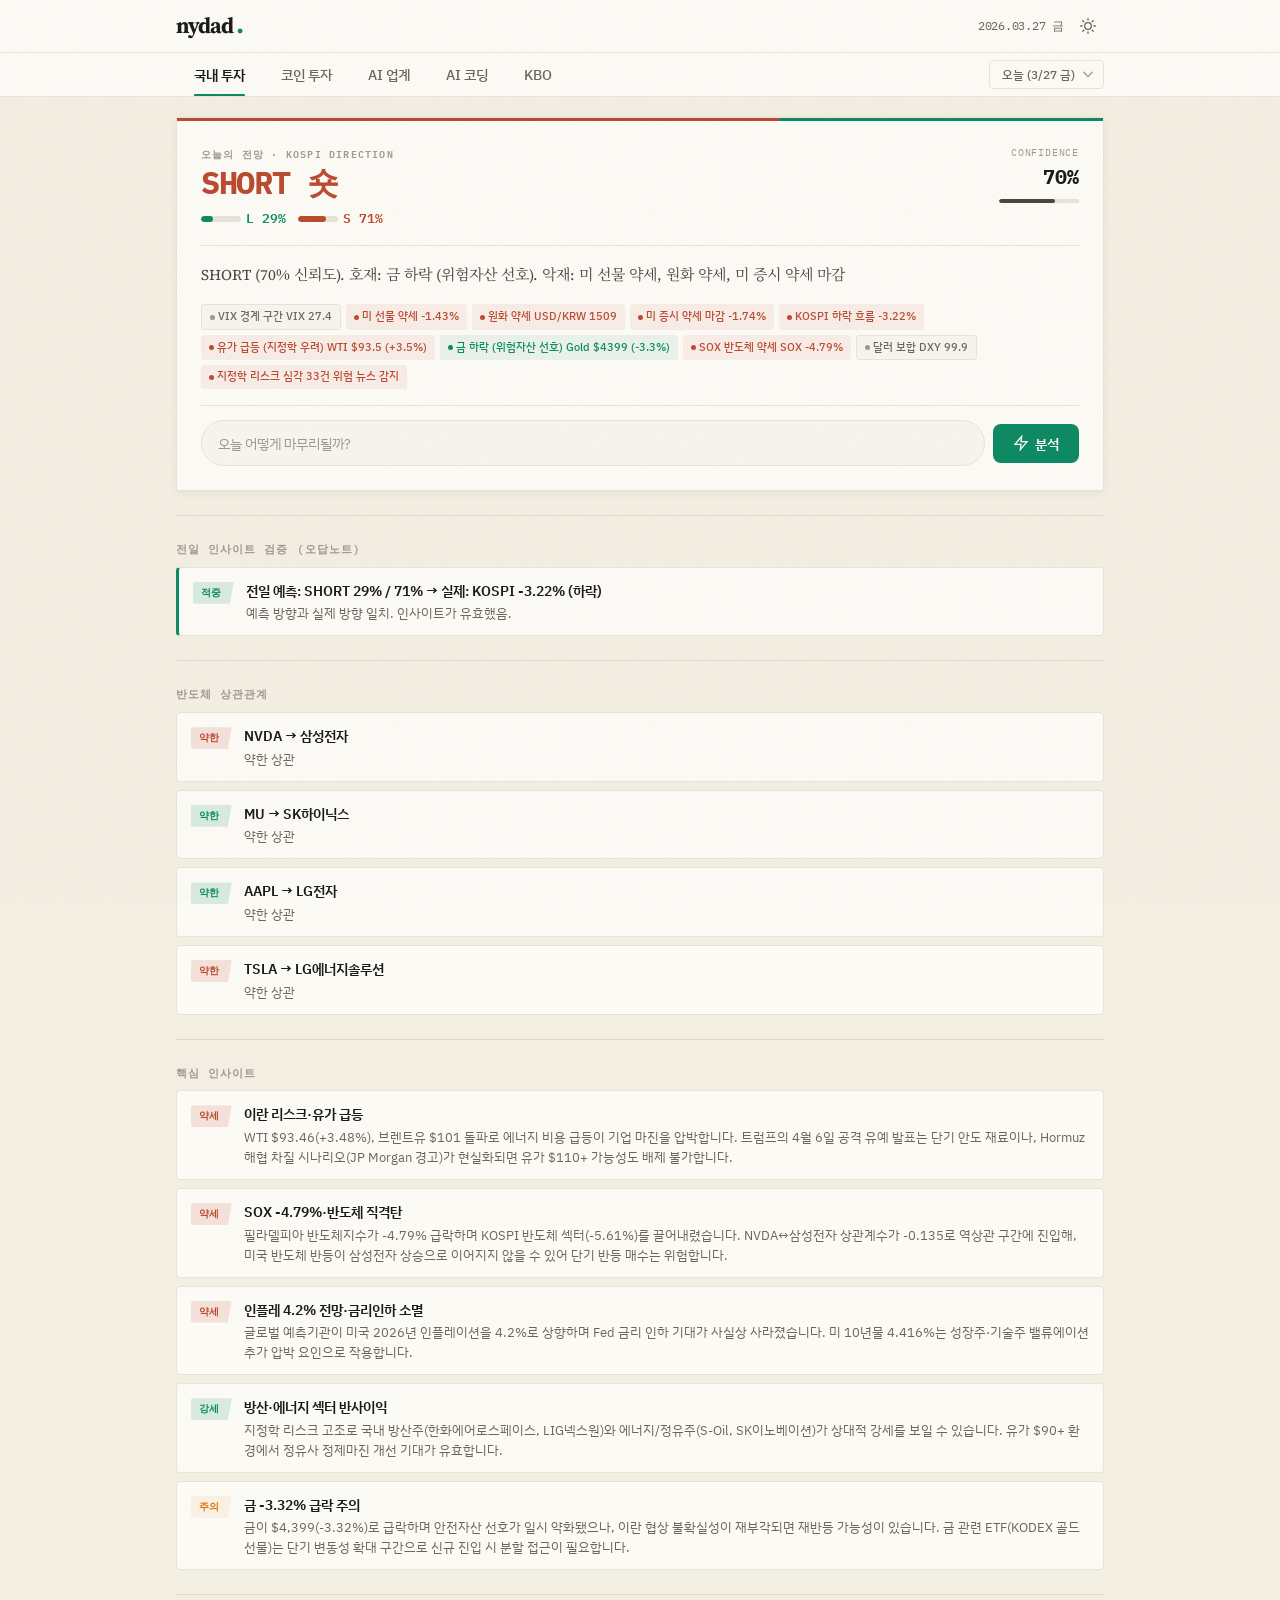
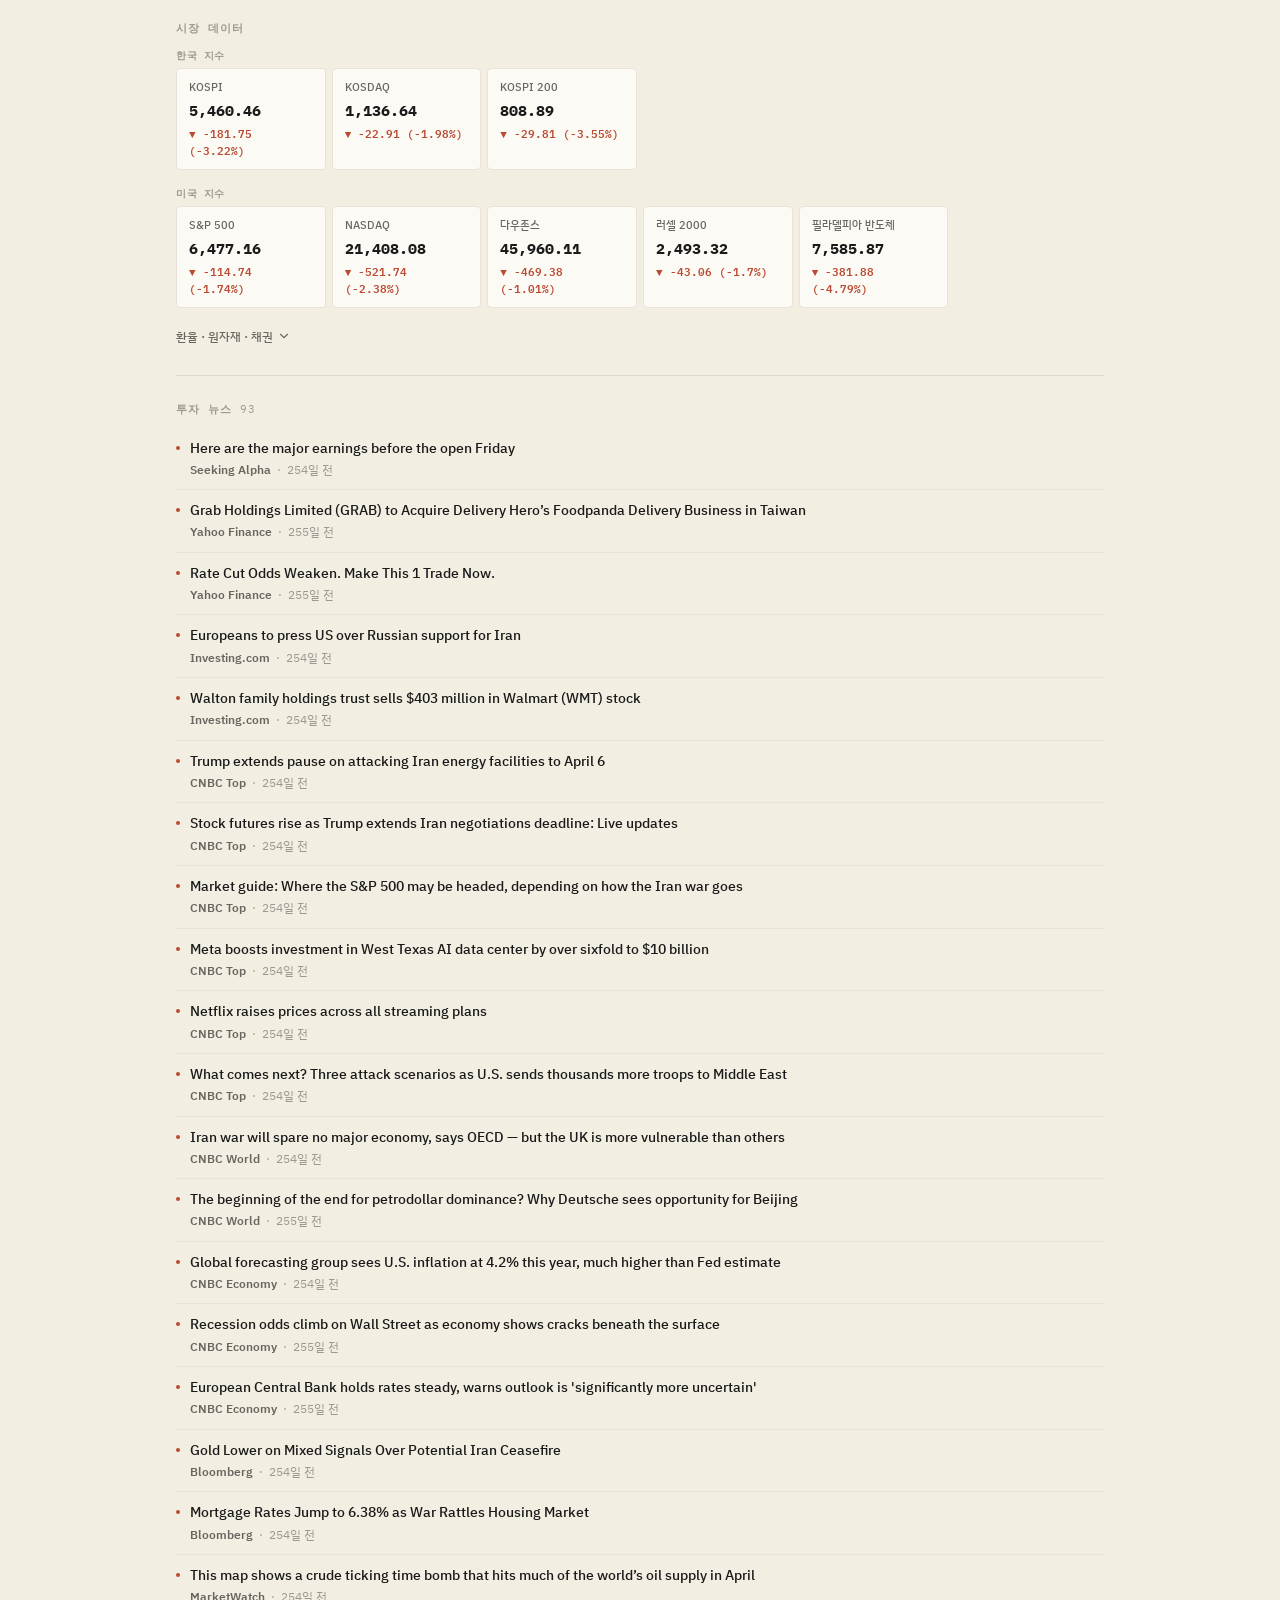
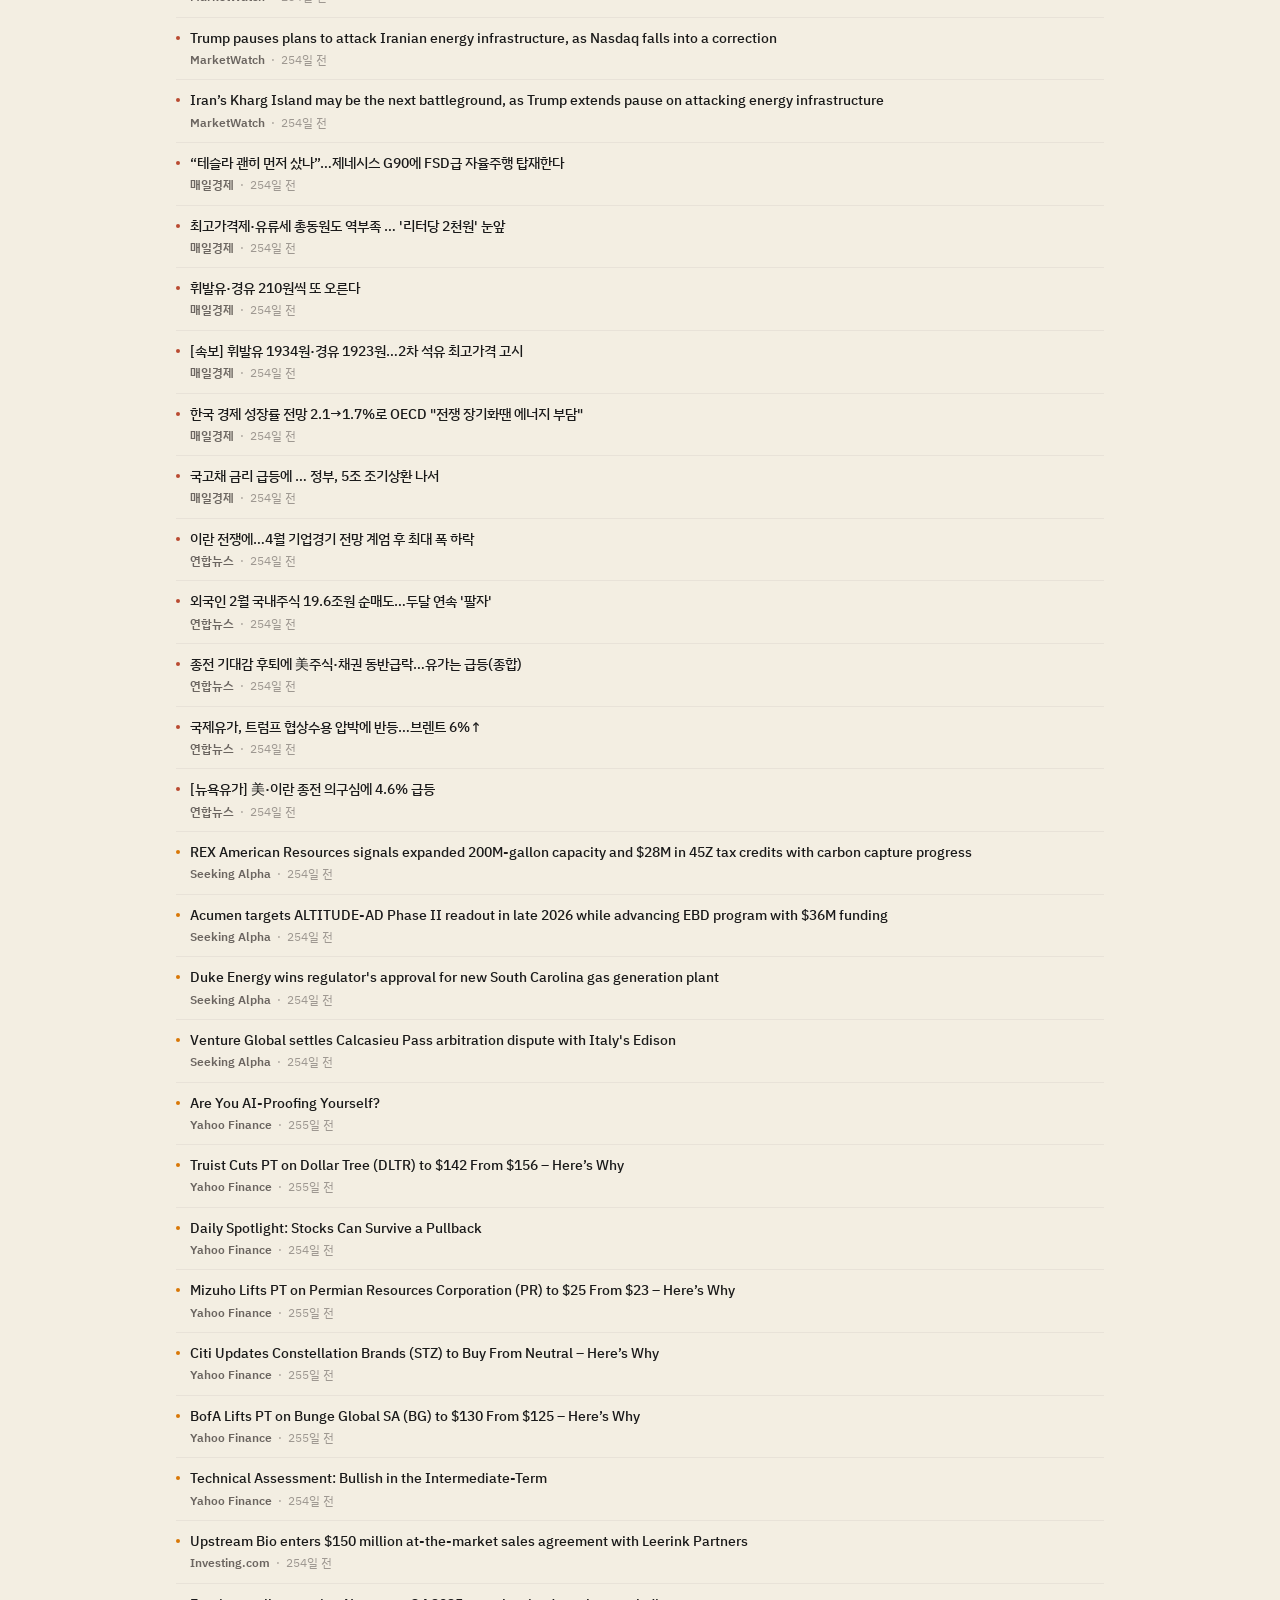
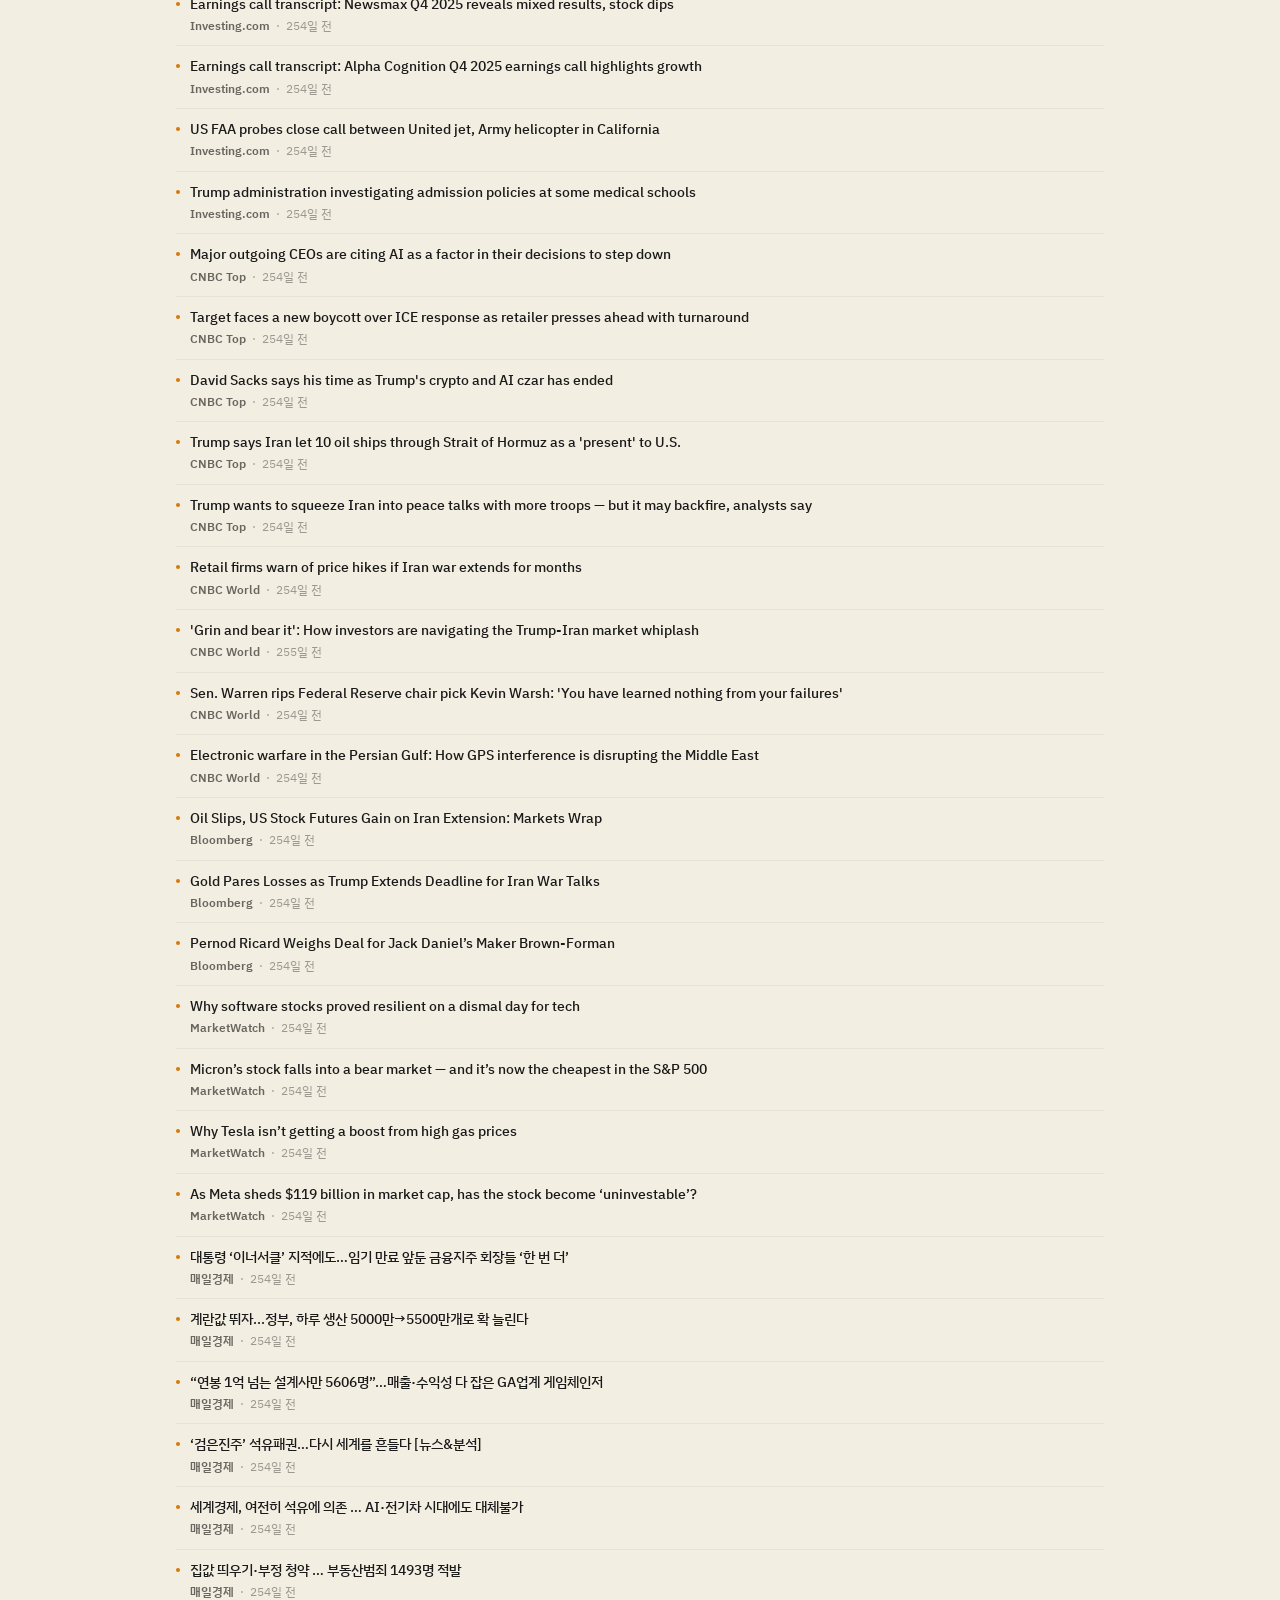
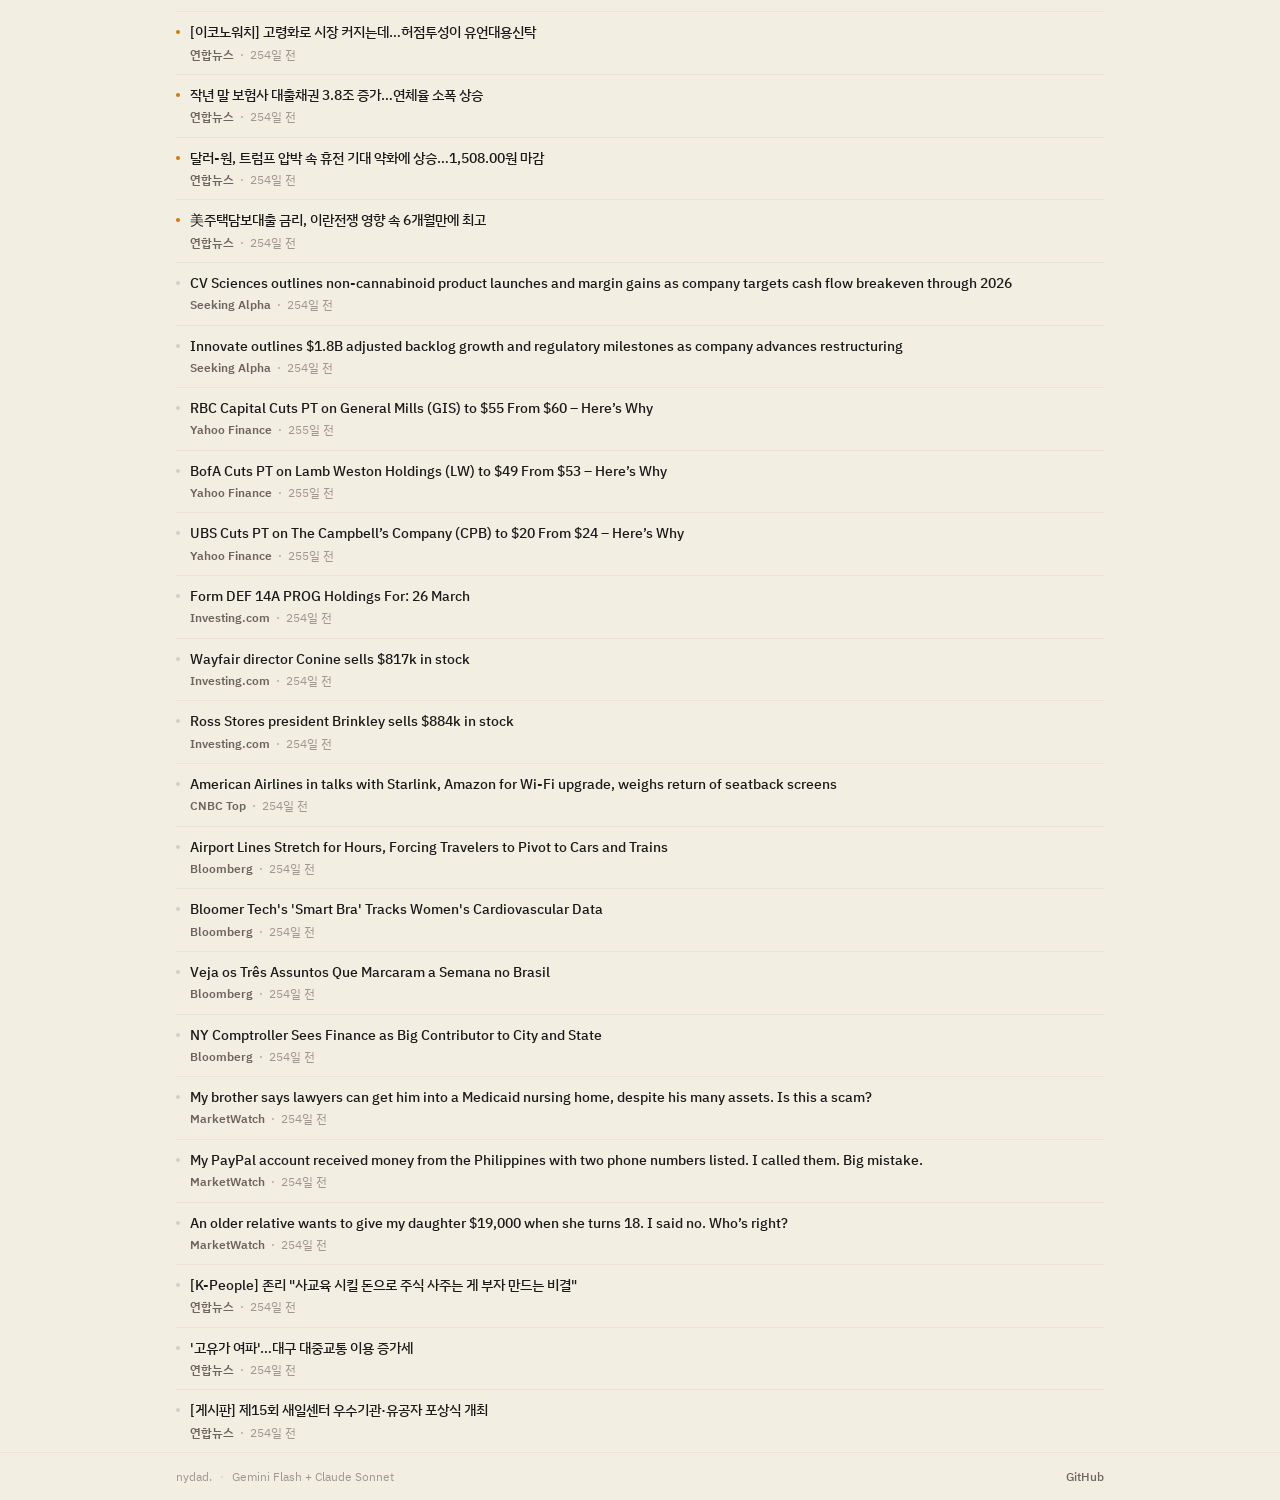
==== index.html @ f05c1f5f "Clean up v2 naming: rename to canonical file names - app-v2.js → app.js (overwrite dead v1) - index-" ====
<!DOCTYPE html>
<html lang="ko" data-theme="light">
<head>
<meta charset="UTF-8">
<meta name="viewport" content="width=device-width, initial-scale=1.0, viewport-fit=cover">
<title>nydad. — Daily Digest</title>
<meta name="description" content="투자, AI, 코인, KBO — 매일 자동 큐레이션되는 프리미엄 다이제스트">
<meta name="theme-color" content="#F3EEE2">
<link rel="icon" href="data:image/svg+xml,<svg xmlns='http://www.w3.org/2000/svg' viewBox='0 0 32 32'><rect width='32' height='32' rx='4' fill='%230D8A63'/><text x='16' y='23' text-anchor='middle' fill='white' font-size='20' font-weight='bold' font-family='serif'>N</text></svg>">
<link rel="preconnect" href="https://fonts.googleapis.com">
<link rel="preconnect" href="https://fonts.gstatic.com" crossorigin>
<link href="https://fonts.googleapis.com/css2?family=IBM+Plex+Mono:wght@400;500;600;700&family=IBM+Plex+Sans+KR:wght@300;400;500;600;700&family=IBM+Plex+Sans:wght@300;400;500;600;700&family=Source+Serif+4:ital,opsz,wght@0,8..60,300;0,8..60,400;0,8..60,600;0,8..60,700;1,8..60,400&family=Noto+Serif+KR:wght@400;600;700&display=swap" rel="stylesheet">
<style>
/* ============================================================
   nydad. Daily Digest v2.0 — "Paper Ledger"
   Editorial Light Theme + Bento Grid + Financial Newspaper
   ============================================================ */

/* --- Design Tokens --- */
:root {
  /* Typography */
  --sans: 'IBM Plex Sans KR', 'IBM Plex Sans', -apple-system, BlinkMacSystemFont, sans-serif;
  --serif: 'Source Serif 4', 'Noto Serif KR', Georgia, serif;
  --mono: 'IBM Plex Mono', 'JetBrains Mono', 'SF Mono', monospace;

  /* Paper Ledger Palette */
  --bg: #F3EEE2;
  --bg-warm: #EDE8DC;
  --surface: #FCFAF5;
  --surface-alt: #F7F4ED;
  --surface-hover: #F0ECE3;
  --text: #1A1A1A;
  --text-2: #4A4540;
  --text-3: #6B6560;
  --text-4: #9E9891;
  --border: #E8E2D8;
  --border-strong: #D4CFC5;
  --divider: #DDD7CC;

  /* Semantic */
  --bull: #0D8A63;
  --bull-bg: rgba(13,138,99,0.08);
  --bull-bg-strong: rgba(13,138,99,0.15);
  --bear: #BA4A31;
  --bear-bg: rgba(186,74,49,0.08);
  --bear-bg-strong: rgba(186,74,49,0.15);
  --blue: #2563EB;
  --blue-bg: rgba(37,99,235,0.08);
  --amber: #D97706;
  --amber-bg: rgba(217,119,6,0.08);
  --violet: #7C3AED;
  --violet-bg: rgba(124,58,237,0.08);

  /* Layout */
  --max-w: 960px;
  --gutter: 16px;
  --radius: 4px;
  --radius-lg: 6px;
  --radius-xl: 8px;

  /* Elevation */
  --shadow-sm: 0 1px 2px rgba(26,26,26,0.04);
  --shadow-md: 0 2px 8px rgba(26,26,26,0.06);
  --shadow-lg: 0 4px 16px rgba(26,26,26,0.08);
  --shadow-card: 0 1px 3px rgba(26,26,26,0.04), 0 0 0 1px var(--border);

  /* Motion */
  --ease: cubic-bezier(0.22, 1, 0.36, 1);
  --dur-fast: 150ms;
  --dur: 250ms;
  --dur-slow: 400ms;

  /* Z-index */
  --z-header: 100;
  --z-tab: 90;
  --z-dock: 110;
  --z-chat: 80;
}

/* Copper Night (Dark) */
[data-theme="dark"] {
  --bg: #15181E;
  --bg-warm: #1A1D24;
  --surface: #1E2128;
  --surface-alt: #252830;
  --surface-hover: #2C2F38;
  --text: #E8E6E1;
  --text-2: #B5B0A8;
  --text-3: #8A857D;
  --text-4: #5E5A53;
  --border: #2A2D35;
  --border-strong: #383C45;
  --divider: #2A2D35;
  --bull: #53C58C;
  --bull-bg: rgba(83,197,140,0.1);
  --bull-bg-strong: rgba(83,197,140,0.18);
  --bear: #F07B63;
  --bear-bg: rgba(240,123,99,0.1);
  --bear-bg-strong: rgba(240,123,99,0.18);
  --blue: #6B9FFF;
  --blue-bg: rgba(107,159,255,0.1);
  --amber: #F0A830;
  --amber-bg: rgba(240,168,48,0.1);
  --violet: #A78BFA;
  --violet-bg: rgba(167,139,250,0.1);
  --shadow-sm: 0 1px 2px rgba(0,0,0,0.2);
  --shadow-md: 0 2px 8px rgba(0,0,0,0.25);
  --shadow-lg: 0 4px 16px rgba(0,0,0,0.3);
  --shadow-card: 0 1px 3px rgba(0,0,0,0.2), 0 0 0 1px var(--border);
}

/* --- Reset --- */
*, *::before, *::after { box-sizing: border-box; margin: 0; padding: 0; }
html {
  font-size: 16px;
  -webkit-font-smoothing: antialiased;
  -moz-osx-font-smoothing: grayscale;
  text-rendering: optimizeLegibility;
  scroll-behavior: smooth;
}
body {
  font-family: var(--sans);
  color: var(--text);
  background: var(--bg);
  line-height: 1.6;
  min-height: 100dvh;
  display: flex;
  flex-direction: column;
  overflow-x: hidden;
}
a { color: inherit; text-decoration: none; }
button { font-family: inherit; border: none; background: none; cursor: pointer; color: inherit; }
img { display: block; max-width: 100%; }
.hidden { display: none !important; }

/* --- Texture Overlay --- */
body::before {
  content: '';
  position: fixed;
  inset: 0;
  pointer-events: none;
  z-index: 9999;
  opacity: 0.025;
  background-image: url("data:image/svg+xml,%3Csvg viewBox='0 0 256 256' xmlns='http://www.w3.org/2000/svg'%3E%3Cfilter id='n'%3E%3CfeTurbulence type='fractalNoise' baseFrequency='0.85' numOctaves='4' stitchTiles='stitch'/%3E%3C/filter%3E%3Crect width='256' height='256' filter='url(%23n)'/%3E%3C/svg%3E");
  background-repeat: repeat;
  background-size: 256px;
}

/* --- Container --- */
.container { max-width: var(--max-w); margin: 0 auto; padding: 0 var(--gutter); width: 100%; }

/* ══════════════════════════════════════
   HEADER
   ══════════════════════════════════════ */
.header {
  background: var(--surface);
  border-bottom: 1px solid var(--border);
  position: sticky;
  top: 0;
  z-index: var(--z-header);
}
.header-inner {
  display: flex;
  align-items: center;
  justify-content: space-between;
  height: 52px;
}
.logo {
  display: flex;
  align-items: baseline;
  gap: 2px;
  text-decoration: none;
}
.logo-word {
  font-family: var(--serif);
  font-size: 22px;
  font-weight: 700;
  color: var(--text);
  letter-spacing: -0.04em;
}
.logo-dot {
  font-family: var(--serif);
  font-size: 28px;
  font-weight: 700;
  color: var(--bull);
  line-height: 1;
}
.header-right {
  display: flex;
  align-items: center;
  gap: 8px;
}
.header-date {
  font-family: var(--mono);
  font-size: 12px;
  color: var(--text-3);
  letter-spacing: -0.02em;
}
.theme-toggle {
  width: 32px;
  height: 32px;
  display: grid;
  place-items: center;
  border-radius: 50%;
  transition: background var(--dur-fast);
  color: var(--text-3);
}
.theme-toggle:hover { background: var(--surface-hover); }
.theme-toggle svg { width: 16px; height: 16px; }

/* ══════════════════════════════════════
   TAB BAR (Desktop: top / Mobile: bottom dock)
   ══════════════════════════════════════ */
.tab-bar {
  background: var(--surface);
  border-bottom: 1px solid var(--border);
  position: sticky;
  top: 52px;
  z-index: var(--z-tab);
}
.tab-bar-inner {
  display: flex;
  align-items: center;
  justify-content: space-between;
  gap: 8px;
}
.tab-buttons {
  display: flex;
  gap: 0;
  overflow-x: auto;
  scrollbar-width: none;
  flex: 1;
}
.tab-buttons::-webkit-scrollbar { display: none; }

.tab-btn {
  position: relative;
  padding: 12px 18px;
  font-size: 13.5px;
  font-weight: 500;
  color: var(--text-3);
  white-space: nowrap;
  transition: color var(--dur-fast);
  flex-shrink: 0;
}
.tab-btn::after {
  content: '';
  position: absolute;
  bottom: 0;
  left: 18px;
  right: 18px;
  height: 2px;
  background: transparent;
  border-radius: 1px 1px 0 0;
  transition: background var(--dur);
}
.tab-btn:hover { color: var(--text-2); }
.tab-btn.active {
  color: var(--text);
  font-weight: 600;
}
.tab-btn.active::after { background: var(--bull); }

/* ── Date Select (inside tab bar) ── */

/* ══════════════════════════════════════
   MAIN CONTENT
   ══════════════════════════════════════ */
main { flex: 1; padding: 20px 0 100px; }

.section-label {
  font-family: var(--mono);
  font-size: 10.5px;
  font-weight: 600;
  color: var(--text-4);
  text-transform: uppercase;
  letter-spacing: 0.1em;
  margin-bottom: 10px;
}

.divider {
  border: none;
  height: 1px;
  background: var(--divider);
  margin: 24px 0;
}

/* ══════════════════════════════════════
   HERO SIGNAL CARD
   ══════════════════════════════════════ */
.signal-hero {
  background: var(--surface);
  border: 1px solid var(--border);
  border-radius: 0;
  padding: 24px;
  padding-top: 27px;
  position: relative;
  box-shadow: var(--shadow-md);
}
.signal-hero::before {
  content: '';
  position: absolute;
  top: 0;
  left: 0;
  right: 0;
  height: 3px;
}
.signal-hero.long::before { background: linear-gradient(90deg, var(--bull), var(--bull) 62%, var(--bear) 62%); }
.signal-hero.short::before { background: linear-gradient(90deg, var(--bear), var(--bear) 65%, var(--bull) 65%); }
.signal-hero.neutral::before { background: var(--border-strong); }

.signal-top {
  display: flex;
  align-items: flex-start;
  justify-content: space-between;
  gap: 16px;
  margin-bottom: 16px;
}
.signal-direction-wrap {}
.signal-eyebrow {
  font-family: var(--mono);
  font-size: 10px;
  font-weight: 600;
  color: var(--text-4);
  text-transform: uppercase;
  letter-spacing: 0.12em;
  margin-bottom: 4px;
}
.signal-direction {
  font-family: var(--mono);
  font-size: 32px;
  font-weight: 700;
  letter-spacing: -0.04em;
  line-height: 1.1;
}
.signal-hero.long .signal-direction { color: var(--bull); }
.signal-hero.short .signal-direction { color: var(--bear); }
.signal-hero.neutral .signal-direction { color: var(--text-3); }

.signal-pct {
  display: flex;
  gap: 12px;
  align-items: center;
  margin-top: 8px;
}
.signal-pct-item {
  display: flex;
  align-items: center;
  gap: 5px;
}
.signal-pct-bar {
  width: 40px;
  height: 6px;
  border-radius: 3px;
  overflow: hidden;
  background: var(--border);
}
.signal-pct-fill { height: 100%; border-radius: 3px; }
.signal-pct-fill.bull { background: var(--bull); }
.signal-pct-fill.bear { background: var(--bear); }
.signal-pct-label {
  font-family: var(--mono);
  font-size: 13px;
  font-weight: 600;
}
.signal-pct-label.bull { color: var(--bull); }
.signal-pct-label.bear { color: var(--bear); }

.signal-confidence {
  text-align: right;
}
.signal-conf-label {
  font-family: var(--mono);
  font-size: 10px;
  color: var(--text-4);
  text-transform: uppercase;
  letter-spacing: 0.08em;
}
.signal-conf-value {
  font-family: var(--mono);
  font-size: 20px;
  font-weight: 700;
  color: var(--text);
}
.signal-conf-meter {
  width: 80px;
  height: 4px;
  background: var(--border);
  border-radius: 2px;
  margin-top: 6px;
  overflow: hidden;
}
.signal-conf-fill {
  height: 100%;
  background: var(--text-2);
  border-radius: 2px;
  transition: width var(--dur-slow) var(--ease);
}

.signal-summary {
  font-family: var(--serif);
  font-size: 15px;
  line-height: 1.75;
  color: var(--text-2);
  margin-bottom: 16px;
  padding-top: 16px;
  border-top: 1px solid var(--border);
}

.signal-factors {
  display: flex;
  flex-wrap: wrap;
  gap: 5px;
}
.factor-tag {
  font-size: 11px;
  font-weight: 500;
  padding: 3px 8px;
  border-radius: 3px;
  display: inline-flex;
  align-items: center;
  gap: 3px;
}
.factor-tag.bullish {
  background: var(--bull-bg);
  color: var(--bull);
}
.factor-tag.bearish {
  background: var(--bear-bg);
  color: var(--bear);
}
.factor-tag.neutral {
  background: var(--surface-alt);
  color: var(--text-3);
  border: 1px solid var(--border);
}
.factor-tag::before {
  content: '';
  width: 5px;
  height: 5px;
  border-radius: 50%;
  flex-shrink: 0;
}
.factor-tag.bullish::before { background: var(--bull); }
.factor-tag.bearish::before { background: var(--bear); }
.factor-tag.neutral::before { background: var(--text-4); }

/* ══════════════════════════════════════
   CHATBOT INPUT
   ══════════════════════════════════════ */
.chat-section {
  margin-top: 12px;
}
.chat-input-wrap {
  position: relative;
}
.chat-input {
  width: 100%;
  height: 46px;
  padding: 0 46px 0 16px;
  font-family: var(--sans);
  font-size: 13.5px;
  color: var(--text);
  background: var(--surface-alt);
  border: 1px solid var(--border);
  border-radius: 23px;
  outline: none;
  transition: all var(--dur);
}
.chat-input::placeholder { color: var(--text-4); }
.chat-input:focus {
  background: var(--surface);
  border-color: var(--border-strong);
  box-shadow: 0 0 0 3px rgba(13,138,99,0.08);
}
.chat-send {
  position: absolute;
  right: 4px;
  top: 50%;
  transform: translateY(-50%);
  width: 36px;
  height: 36px;
  border-radius: 50%;
  display: grid;
  place-items: center;
  color: var(--text-4);
  transition: all var(--dur-fast);
}
.chat-send:hover { color: var(--bull); background: var(--bull-bg); }
.chat-send svg { width: 16px; height: 16px; }

.chat-response {
  margin-top: 12px;
  background: var(--surface);
  border: 1px solid var(--border);
  border-radius: var(--radius-lg);
  padding: 16px;
  display: none;
}
.chat-response.visible { display: block; }
.chat-response-header {
  display: flex;
  align-items: center;
  gap: 8px;
  margin-bottom: 10px;
}
.chat-ai-badge {
  font-family: var(--mono);
  font-size: 10px;
  font-weight: 700;
  color: var(--bull);
  background: var(--bull-bg);
  padding: 2px 8px;
  border-radius: 3px;
  text-transform: uppercase;
  letter-spacing: 0.06em;
}
.chat-response-signal {
  display: flex;
  gap: 16px;
  margin-bottom: 10px;
}
.chat-signal-item {
  font-family: var(--mono);
  font-size: 18px;
  font-weight: 700;
}
.chat-signal-item.bull { color: var(--bull); }
.chat-signal-item.bear { color: var(--bear); }
.chat-response-text {
  font-size: 13.5px;
  line-height: 1.75;
  color: var(--text-2);
}

/* ══════════════════════════════════════
   BENTO GRID — Correlation / Flow
   ══════════════════════════════════════ */
.bento-grid {
  display: grid;
  gap: 10px;
}
.bento-2 { grid-template-columns: 1fr 1fr; }
.bento-3 { grid-template-columns: 1fr 1fr 1fr; }

.bento-card {
  background: var(--surface);
  border: 1px solid var(--border);
  border-radius: var(--radius-lg);
  padding: 14px;
  transition: box-shadow var(--dur-fast);
}
.bento-card:hover { box-shadow: var(--shadow-md); }

.bento-eyebrow {
  font-family: var(--mono);
  font-size: 10px;
  font-weight: 600;
  color: var(--text-4);
  text-transform: uppercase;
  letter-spacing: 0.08em;
  margin-bottom: 6px;
}
.bento-value {
  font-family: var(--mono);
  font-size: 20px;
  font-weight: 700;
  line-height: 1.2;
}
.bento-value.bull { color: var(--bull); }
.bento-value.bear { color: var(--bear); }
.bento-sub {
  font-size: 12px;
  color: var(--text-3);
  margin-top: 4px;
}

/* Sparkline */
.sparkline {
  display: flex;
  align-items: flex-end;
  gap: 2px;
  height: 24px;
  margin-top: 8px;
}
.spark-bar {
  flex: 1;
  border-radius: 1px 1px 0 0;
  min-height: 2px;
  transition: height var(--dur-slow) var(--ease);
}
.spark-bar.up { background: var(--bull); opacity: 0.6; }
.spark-bar.down { background: var(--bear); opacity: 0.6; }

/* ── Foreign Investor Flow ── */
.flow-bar-wrap {
  background: var(--surface);
  border: 1px solid var(--border);
  border-radius: var(--radius-lg);
  padding: 14px 16px;
}
.flow-header {
  display: flex;
  justify-content: space-between;
  align-items: center;
  margin-bottom: 10px;
}
.flow-title {
  font-family: var(--mono);
  font-size: 10px;
  font-weight: 600;
  color: var(--text-4);
  text-transform: uppercase;
  letter-spacing: 0.08em;
}
.flow-streak {
  font-family: var(--mono);
  font-size: 11px;
  font-weight: 700;
  padding: 2px 8px;
  border-radius: 3px;
}
.flow-streak.buy { background: var(--bull-bg); color: var(--bull); }
.flow-streak.sell { background: var(--bear-bg); color: var(--bear); }

.flow-track {
  height: 8px;
  border-radius: 4px;
  background: var(--bear-bg-strong);
  overflow: hidden;
  position: relative;
}
.flow-fill {
  position: absolute;
  left: 0;
  top: 0;
  height: 100%;
  border-radius: 4px;
  background: var(--bull);
  transition: width var(--dur-slow) var(--ease);
}
.flow-labels {
  display: flex;
  justify-content: space-between;
  margin-top: 6px;
}
.flow-label {
  font-family: var(--mono);
  font-size: 11px;
  font-weight: 600;
}
.flow-label.buy { color: var(--bull); }
.flow-label.sell { color: var(--bear); }

/* ══════════════════════════════════════
   MARKET DATA GRID
   ══════════════════════════════════════ */
.market-section { margin-bottom: 14px; }
.market-section-title {
  font-family: var(--mono);
  font-size: 10px;
  font-weight: 600;
  color: var(--text-4);
  text-transform: uppercase;
  letter-spacing: 0.06em;
  margin-bottom: 6px;
}
.market-grid {
  display: grid;
  grid-template-columns: repeat(auto-fill, minmax(145px, 1fr));
  gap: 6px;
}
.market-tile {
  background: var(--surface);
  border: 1px solid var(--border);
  border-radius: var(--radius);
  padding: 10px 12px;
  transition: background var(--dur-fast);
}
.market-tile:hover { background: var(--surface-hover); }
.market-name {
  font-size: 11px;
  color: var(--text-3);
  font-weight: 500;
  margin-bottom: 2px;
}
.market-price {
  font-family: var(--mono);
  font-size: 15px;
  font-weight: 700;
  color: var(--text);
}
.market-change {
  font-family: var(--mono);
  font-size: 11px;
  font-weight: 600;
  margin-top: 1px;
}
.market-change.up { color: var(--bull); }
.market-change.down { color: var(--bear); }
.market-change.flat { color: var(--text-4); }

/* ── Collapsible ── */
.collapse-btn {
  display: flex;
  align-items: center;
  gap: 4px;
  font-size: 12px;
  font-weight: 500;
  color: var(--text-3);
  padding: 6px 0;
  transition: color var(--dur-fast);
}
.collapse-btn:hover { color: var(--text); }
.collapse-btn svg {
  width: 14px;
  height: 14px;
  transition: transform var(--dur);
}
.collapse-btn.open svg { transform: rotate(180deg); }
.collapsible { overflow: hidden; transition: max-height var(--dur) var(--ease); }
.collapsible.closed { max-height: 0 !important; }

/* ══════════════════════════════════════
   INSIGHT CARDS
   ══════════════════════════════════════ */
.insight-list { display: flex; flex-direction: column; gap: 8px; }
.insight-card {
  display: flex;
  gap: 12px;
  align-items: flex-start;
  padding: 12px 14px;
  background: var(--surface);
  border: 1px solid var(--border);
  border-radius: var(--radius);
  transition: background var(--dur-fast);
}
.insight-card:hover { background: var(--surface-hover); }
.insight-tag {
  flex-shrink: 0;
  font-family: var(--mono);
  font-size: 10px;
  font-weight: 700;
  text-transform: uppercase;
  letter-spacing: 0.04em;
  padding: 3px 8px;
  border-radius: 2px;
  margin-top: 2px;
  /* Ticket style: slanted edge */
  clip-path: polygon(0 0, 100% 0, calc(100% - 4px) 100%, 0 100%);
  padding-right: 12px;
}
.insight-tag.bullish, .insight-tag.강세 { background: var(--bull-bg-strong); color: var(--bull); }
.insight-tag.bearish, .insight-tag.약세 { background: var(--bear-bg-strong); color: var(--bear); }
.insight-tag.neutral, .insight-tag.중립 { background: var(--surface-alt); color: var(--text-3); border: 1px solid var(--border); }
.insight-tag.alert, .insight-tag.주의 { background: var(--amber-bg); color: var(--amber); }
.insight-body { flex: 1; min-width: 0; }
.insight-title { font-size: 13.5px; font-weight: 600; color: var(--text); }
.insight-detail { font-size: 12.5px; color: var(--text-3); margin-top: 2px; line-height: 1.6; }

/* ══════════════════════════════════════
   EDITORIAL / BRIEFING
   ══════════════════════════════════════ */
.editorial-card {
  background: var(--surface);
  border: 1px solid var(--border);
  border-left: 3px solid var(--bull);
  border-radius: 0 var(--radius-lg) var(--radius-lg) 0;
  padding: 20px;
}
.editorial-text {
  font-family: var(--serif);
  font-size: 15px;
  line-height: 1.85;
  color: var(--text);
}

/* ══════════════════════════════════════
   CRYPTO TAB
   ══════════════════════════════════════ */
.ticker-ribbon {
  display: flex;
  gap: 12px;
  overflow-x: auto;
  scrollbar-width: none;
  padding: 12px 0;
}
.ticker-ribbon::-webkit-scrollbar { display: none; }
.ticker-item {
  flex-shrink: 0;
  display: flex;
  align-items: center;
  gap: 8px;
  padding: 8px 14px;
  background: var(--surface);
  border: 1px solid var(--border);
  border-radius: var(--radius);
}
.ticker-symbol {
  font-family: var(--mono);
  font-size: 13px;
  font-weight: 700;
}
.ticker-price {
  font-family: var(--mono);
  font-size: 13px;
  font-weight: 500;
  color: var(--text-2);
}
.ticker-pct {
  font-family: var(--mono);
  font-size: 11.5px;
  font-weight: 700;
}
.ticker-pct.up { color: var(--bull); }
.ticker-pct.down { color: var(--bear); }

/* Fear & Greed Gauge */
.fg-gauge {
  background: var(--surface);
  border: 1px solid var(--border);
  border-radius: var(--radius-lg);
  padding: 16px;
  display: flex;
  align-items: center;
  gap: 16px;
}
.fg-arc {
  position: relative;
  width: 80px;
  height: 48px;
  flex-shrink: 0;
}
.fg-arc svg { width: 80px; height: 48px; }
.fg-score-big {
  font-family: var(--mono);
  font-size: 24px;
  font-weight: 800;
  text-align: center;
  margin-top: -4px;
}
.fg-meta { flex: 1; }
.fg-label-text {
  font-family: var(--mono);
  font-size: 10px;
  color: var(--text-4);
  text-transform: uppercase;
  letter-spacing: 0.08em;
}
.fg-rating {
  font-size: 14px;
  font-weight: 600;
  margin-top: 2px;
}

/* ══════════════════════════════════════
   QUOTES (AI Industry)
   ══════════════════════════════════════ */
.quote-card {
  padding: 16px 0 16px 16px;
  border-left: 2px solid var(--amber);
  margin-bottom: 16px;
}
.quote-card:last-child { margin-bottom: 0; }
.quote-text {
  font-family: var(--serif);
  font-style: italic;
  font-size: 15px;
  line-height: 1.8;
  color: var(--text);
}
.quote-speaker {
  font-size: 12.5px;
  font-weight: 700;
  color: var(--text-2);
  margin-top: 6px;
}
.quote-context {
  font-size: 12px;
  color: var(--text-3);
  margin-top: 2px;
}

/* ══════════════════════════════════════
   HIGHLIGHTS (AI Dev)
   ══════════════════════════════════════ */
.highlight-list { display: flex; flex-direction: column; gap: 8px; }
.highlight-item {
  display: flex;
  gap: 10px;
  align-items: flex-start;
}
.hl-type {
  flex-shrink: 0;
  font-family: var(--mono);
  font-size: 10px;
  font-weight: 700;
  text-transform: uppercase;
  letter-spacing: 0.04em;
  padding: 3px 8px;
  border-radius: 3px;
  margin-top: 2px;
}
.hl-type.model { background: var(--blue-bg); color: var(--blue); }
.hl-type.tool { background: var(--bull-bg); color: var(--bull); }
.hl-type.trend { background: var(--violet-bg); color: var(--violet); }
.hl-body { flex: 1; }
.hl-title { font-size: 13.5px; font-weight: 600; color: var(--text); }
.hl-detail { font-size: 12.5px; color: var(--text-3); margin-top: 2px; line-height: 1.6; }

/* ══════════════════════════════════════
   KBO TAB
   ══════════════════════════════════════ */
.standings-table {
  width: 100%;
  border-collapse: collapse;
  font-size: 13px;
}
.standings-table thead {
  position: sticky;
  top: 0;
}
.standings-table th {
  font-family: var(--mono);
  font-size: 10px;
  font-weight: 700;
  color: var(--text-4);
  text-transform: uppercase;
  letter-spacing: 0.06em;
  padding: 8px 6px;
  text-align: left;
  border-bottom: 2px solid var(--border-strong);
  background: var(--surface);
}
.standings-table th:first-child { padding-left: 12px; }
.standings-table td {
  padding: 10px 6px;
  border-bottom: 1px solid var(--border);
  font-variant-numeric: tabular-nums;
}
.standings-table td:first-child {
  padding-left: 12px;
  font-weight: 600;
}
.standings-table tr:hover td { background: var(--surface-hover); }
.standings-rank {
  font-family: var(--mono);
  font-size: 11px;
  font-weight: 700;
  color: var(--text-3);
  width: 24px;
  display: inline-block;
}
.standings-team { font-weight: 600; }
.standings-pct {
  font-family: var(--mono);
  font-weight: 700;
}
.standings-streak {
  font-family: var(--mono);
  font-size: 11px;
  font-weight: 700;
  padding: 2px 6px;
  border-radius: 3px;
}
.standings-streak.win { background: var(--bull-bg); color: var(--bull); }
.standings-streak.lose { background: var(--bear-bg); color: var(--bear); }

/* Game Score Ticket */
.game-tickets { display: flex; flex-direction: column; gap: 8px; }
.game-ticket {
  background: var(--surface);
  border: 1px solid var(--border);
  border-radius: var(--radius);
  display: flex;
  overflow: hidden;
}
.game-ticket-teams {
  flex: 1;
  padding: 12px 14px;
  display: flex;
  flex-direction: column;
  gap: 6px;
}
.game-ticket-row {
  display: flex;
  justify-content: space-between;
  align-items: center;
}
.game-team-name {
  font-size: 13.5px;
  font-weight: 600;
}
.game-team-name.winner { color: var(--text); }
.game-team-name.loser { color: var(--text-3); }
.game-score {
  font-family: var(--mono);
  font-size: 18px;
  font-weight: 800;
}
.game-score.winner { color: var(--text); }
.game-score.loser { color: var(--text-4); }
.game-ticket-status {
  width: 52px;
  display: grid;
  place-items: center;
  border-left: 1px solid var(--border);
  font-family: var(--mono);
  font-size: 10px;
  font-weight: 700;
  color: var(--text-4);
  text-transform: uppercase;
  letter-spacing: 0.04em;
  background: var(--surface-alt);
}
.game-ticket-status.live {
  color: var(--bear);
  background: var(--bear-bg);
}

/* ══════════════════════════════════════
   NEWS / ARTICLES — Minimal Link List
   ══════════════════════════════════════ */
.news-list { }
.news-item {
  display: flex;
  align-items: flex-start;
  gap: 10px;
  padding: 10px 0;
  border-bottom: 1px solid var(--border);
  transition: background var(--dur-fast);
}
.news-item:last-child { border-bottom: none; }
.news-item:hover { background: var(--surface-hover); margin: 0 -8px; padding: 10px 8px; border-radius: var(--radius); }
.news-importance {
  flex-shrink: 0;
  width: 4px;
  height: 4px;
  border-radius: 50%;
  margin-top: 8px;
}
.news-importance.high { background: var(--bear); }
.news-importance.medium { background: var(--amber); }
.news-importance.low { background: var(--border-strong); }
.news-body { flex: 1; min-width: 0; }
.news-title {
  font-size: 13.5px;
  font-weight: 500;
  line-height: 1.5;
  color: var(--text);
  display: -webkit-box;
  -webkit-line-clamp: 2;
  -webkit-box-orient: vertical;
  overflow: hidden;
}
.news-title a { transition: color var(--dur-fast); }
.news-title a:hover { color: var(--blue); }
.news-meta {
  display: flex;
  align-items: center;
  gap: 6px;
  margin-top: 3px;
  font-size: 11.5px;
  color: var(--text-4);
}
.news-source { font-weight: 600; color: var(--text-3); }

/* ── Trend Keywords ── */
.trends {
  display: flex;
  flex-wrap: wrap;
  gap: 5px;
  margin-top: 10px;
}
.trend-kw {
  font-size: 11.5px;
  color: var(--text-3);
  padding: 3px 10px;
  border: 1px solid var(--border);
  border-radius: 14px;
  font-weight: 500;
}

/* ══════════════════════════════════════
   FOOTER
   ══════════════════════════════════════ */
.footer {
  border-top: 1px solid var(--border);
  margin-top: auto;
  padding: 14px 0;
}
.footer-inner {
  display: flex;
  align-items: center;
  gap: 8px;
  font-size: 12px;
  color: var(--text-4);
  flex-wrap: wrap;
}
.footer-inner .sep { color: var(--border-strong); }
.footer-inner a { color: var(--text-3); font-weight: 500; margin-left: auto; }
.footer-inner a:hover { color: var(--text); }

/* ══════════════════════════════════════
   ANIMATIONS
   ══════════════════════════════════════ */
.reveal {
  opacity: 0;
  transform: translateY(8px);
  transition: opacity var(--dur) var(--ease), transform var(--dur) var(--ease);
}
.reveal.visible {
  opacity: 1;
  transform: none;
}

/* Stagger children */
.stagger > .reveal:nth-child(1) { transition-delay: 0ms; }
.stagger > .reveal:nth-child(2) { transition-delay: 40ms; }
.stagger > .reveal:nth-child(3) { transition-delay: 80ms; }
.stagger > .reveal:nth-child(4) { transition-delay: 120ms; }
.stagger > .reveal:nth-child(5) { transition-delay: 160ms; }
.stagger > .reveal:nth-child(6) { transition-delay: 200ms; }
.stagger > .reveal:nth-child(7) { transition-delay: 240ms; }
.stagger > .reveal:nth-child(8) { transition-delay: 280ms; }

/* Number count-up */
.count-up {
  display: inline-block;
  font-variant-numeric: tabular-nums;
}

/* Skeleton */
.skeleton {
  background: linear-gradient(90deg, var(--surface-alt) 25%, var(--surface-hover) 50%, var(--surface-alt) 75%);
  background-size: 200% 100%;
  animation: skeleton-pulse 1.5s ease-in-out infinite;
  border-radius: var(--radius);
}
@keyframes skeleton-pulse {
  0% { background-position: 200% 0; }
  100% { background-position: -200% 0; }
}

/* Loading state */
.loading-state {
  padding: 60px 0;
  text-align: center;
}
.loading-bar {
  width: 40px;
  height: 3px;
  background: var(--border);
  border-radius: 2px;
  margin: 0 auto 12px;
  overflow: hidden;
}
.loading-bar::after {
  content: '';
  display: block;
  width: 40%;
  height: 100%;
  background: var(--bull);
  border-radius: 2px;
  animation: loading-slide 0.8s ease-in-out infinite;
}
@keyframes loading-slide {
  0% { margin-left: -40%; }
  100% { margin-left: 100%; }
}
.loading-text { font-size: 13px; color: var(--text-4); }

/* ══════════════════════════════════════
   MOBILE BOTTOM DOCK
   ══════════════════════════════════════ */
@media (max-width: 640px) {
  .tab-bar { display: none; }

  .mobile-dock {
    position: fixed;
    bottom: 0;
    left: 0;
    right: 0;
    z-index: var(--z-dock);
    background: var(--surface);
    border-top: 1px solid var(--border);
    padding: 6px 8px;
    padding-bottom: calc(6px + env(safe-area-inset-bottom, 0));
    box-shadow: 0 -2px 12px rgba(0,0,0,0.06);
  }
  .dock-inner {
    display: flex;
    justify-content: space-around;
    position: relative;
  }
  .dock-btn {
    display: flex;
    flex-direction: column;
    align-items: center;
    gap: 2px;
    padding: 6px 12px;
    border-radius: 12px;
    transition: all var(--dur-fast);
    position: relative;
  }
  .dock-btn svg { width: 20px; height: 20px; color: var(--text-4); transition: color var(--dur-fast); }
  .dock-label {
    font-size: 10px;
    font-weight: 500;
    color: var(--text-4);
    transition: color var(--dur-fast);
  }
  .dock-btn.active { background: var(--bull-bg); }
  .dock-btn.active svg { color: var(--bull); }
  .dock-btn.active .dock-label { color: var(--bull); font-weight: 700; }

  main { padding-bottom: calc(80px + env(safe-area-inset-bottom, 0)); }
}

@media (min-width: 641px) {
  .mobile-dock { display: none; }
}

/* ══════════════════════════════════════
   RESPONSIVE
   ══════════════════════════════════════ */
@media (max-width: 640px) {
  :root { --gutter: 14px; }
  .header-inner { height: 48px; }
  .signal-direction { font-size: 26px; }
  .signal-top { flex-direction: column; gap: 10px; }
  .signal-confidence { text-align: left; display: flex; gap: 12px; align-items: center; }
  .signal-conf-meter { margin-top: 0; }
  .bento-2 { grid-template-columns: 1fr; }
  .bento-3 { grid-template-columns: 1fr 1fr; }
  .market-grid { grid-template-columns: repeat(2, 1fr); }
  .standings-table { font-size: 12px; }
  .standings-table th, .standings-table td { padding: 8px 4px; }
}

@media (max-width: 380px) {
  .bento-3 { grid-template-columns: 1fr; }
  .market-grid { grid-template-columns: 1fr 1fr; }
}

/* ── Reduced Motion ── */
@media (prefers-reduced-motion: reduce) {
  *, *::before, *::after {
    animation-duration: 0.01ms !important;
    animation-iteration-count: 1 !important;
    transition-duration: 0.01ms !important;
  }
  .reveal { opacity: 1; transform: none; }
}

/* ── Date Select Dropdown ── */
.date-select {
  flex-shrink: 0;
  padding: 5px 28px 5px 12px;
  font-size: 12px;
  font-weight: 500;
  font-family: var(--sans);
  color: var(--text-3);
  background: var(--surface);
  border: 1px solid var(--border);
  border-radius: 4px;
  cursor: pointer;
  appearance: none;
  -webkit-appearance: none;
  background-image: url("data:image/svg+xml,%3Csvg viewBox='0 0 12 8' fill='none' xmlns='http://www.w3.org/2000/svg'%3E%3Cpath d='M1 1.5L6 6.5L11 1.5' stroke='%239E9891' stroke-width='1.5' stroke-linecap='round'/%3E%3C/svg%3E");
  background-repeat: no-repeat;
  background-position: right 10px center;
  background-size: 10px;
  transition: all var(--dur-fast);
}
.date-select:hover { border-color: var(--border-strong); color: var(--text-2); }
.date-select:focus { outline: none; border-color: var(--bull); box-shadow: 0 0 0 2px var(--bull-bg); }

/* ── Insight Button ── */
.insight-btn-section { margin-top: 12px; }
.insight-btn {
  display: inline-flex;
  align-items: center;
  gap: 6px;
  padding: 10px 20px;
  font-size: 13.5px;
  font-weight: 600;
  color: var(--surface);
  background: var(--bull);
  border: none;
  border-radius: 8px;
  cursor: pointer;
  transition: all var(--dur-fast);
  font-family: var(--sans);
}
.insight-btn:hover { background: #0a7a58; transform: translateY(-1px); box-shadow: var(--shadow-md); }
.insight-btn:active { transform: translateY(0); }
.insight-btn:disabled { opacity: 0.6; cursor: wait; }
.insight-btn svg { flex-shrink: 0; }
.insight-result { margin-top: 8px; }

/* ── Live Insight Card (distinct from daily hero) ── */
.live-card {
  margin-top: 10px;
  background: var(--bg-warm);
  border: 1px solid var(--border-strong);
  border-radius: var(--radius-lg);
  overflow: hidden;
}
.live-topbar {
  display: flex;
  justify-content: space-between;
  align-items: center;
  padding: 10px 14px;
}
.live-topbar.long { background: var(--bull); }
.live-topbar.short { background: var(--bear); }
.live-topbar-left { display: flex; align-items: center; gap: 8px; }
.live-pulse {
  width: 6px; height: 6px; border-radius: 50%;
  background: #fff; animation: pulse-live 1.5s ease-in-out infinite;
}
@keyframes pulse-live { 0%,100% { opacity: 1; } 50% { opacity: 0.4; } }
.live-label { font-family: var(--mono); font-size: 10px; font-weight: 700; color: rgba(255,255,255,0.85); text-transform: uppercase; letter-spacing: 0.08em; }
.live-time { font-family: var(--mono); font-size: 10px; color: rgba(255,255,255,0.6); }
.live-direction { font-family: var(--mono); font-size: 18px; font-weight: 800; color: #fff; letter-spacing: -0.02em; }
.live-summary {
  padding: 14px 14px 0;
  font-family: var(--serif);
  font-size: 14.5px;
  line-height: 1.8;
  color: var(--text);
}
.live-highlight {
  margin: 10px 14px;
  padding: 8px 12px;
  background: var(--amber-bg);
  border-left: 2px solid var(--amber);
  border-radius: 0;
  font-size: 12.5px;
  font-weight: 500;
  color: var(--text);
}
.live-details { padding: 0 14px 14px; }
.live-details-toggle {
  font-family: var(--mono);
  font-size: 11px;
  font-weight: 600;
  color: var(--text-3);
  cursor: pointer;
  padding: 6px 0;
  list-style: none;
}
.live-details-toggle::marker { display: none; content: ""; }
.live-details-toggle::before { content: "▸ "; }
.live-details[open] .live-details-toggle::before { content: "▾ "; }
.live-patterns { margin-top: 6px; }
.live-pattern-row {
  display: flex;
  align-items: baseline;
  gap: 6px;
  padding: 4px 0;
  font-size: 12px;
  border-bottom: 1px solid var(--border);
}
.live-pattern-row:last-child { border-bottom: none; }
.live-pattern-ico { font-family: var(--mono); font-weight: 700; width: 12px; text-align: center; flex-shrink: 0; }
.live-pattern-row.bullish .live-pattern-ico { color: var(--bull); }
.live-pattern-row.bearish .live-pattern-ico { color: var(--bear); }
.live-pattern-row.neutral .live-pattern-ico { color: var(--text-4); }
.live-pattern-name { font-weight: 600; color: var(--text-2); flex-shrink: 0; }
.live-pattern-detail { color: var(--text-3); flex: 1; }
</style>
</head>
<body>

<!-- Header -->
<header class="header">
  <div class="container header-inner">
    <a href="./" class="logo">
      <span class="logo-word">nydad</span><span class="logo-dot">.</span>
    </a>
    <div class="header-right">
      <span class="header-date"></span>
      <button class="theme-toggle" id="theme-toggle" title="테마 전환">
        <svg viewBox="0 0 24 24" fill="none" stroke="currentColor" stroke-width="2" stroke-linecap="round"><circle cx="12" cy="12" r="5"/><line x1="12" y1="1" x2="12" y2="3"/><line x1="12" y1="21" x2="12" y2="23"/><line x1="4.22" y1="4.22" x2="5.64" y2="5.64"/><line x1="18.36" y1="18.36" x2="19.78" y2="19.78"/><line x1="1" y1="12" x2="3" y2="12"/><line x1="21" y1="12" x2="23" y2="12"/><line x1="4.22" y1="19.78" x2="5.64" y2="18.36"/><line x1="18.36" y1="5.64" x2="19.78" y2="4.22"/></svg>
      </button>
    </div>
  </div>
</header>

<!-- Tab Bar (Desktop) + Date Select -->
<nav class="tab-bar">
  <div class="container tab-bar-inner">
    <div class="tab-buttons">
      <button class="tab-btn active" data-tab="invest">국내 투자</button>
      <button class="tab-btn" data-tab="crypto">코인 투자</button>
      <button class="tab-btn" data-tab="ai_industry">AI 업계</button>
      <button class="tab-btn" data-tab="ai_dev">AI 코딩</button>
      <button class="tab-btn" data-tab="kbo">KBO</button>
    </div>
    <div id="date-scroll"></div>
  </div>
</nav>

<!-- Date select is inside tab bar -->

<!-- Main Content -->
<main class="container" id="app">
  <div id="loading" class="loading-state">
    <div class="loading-bar"></div>
    <div class="loading-text">데이터를 불러오는 중</div>
  </div>
  <div id="tab-invest" class="tab-content hidden stagger"></div>
  <div id="tab-crypto" class="tab-content hidden stagger"></div>
  <div id="tab-ai_industry" class="tab-content hidden stagger"></div>
  <div id="tab-ai_dev" class="tab-content hidden stagger"></div>
  <div id="tab-kbo" class="tab-content hidden stagger"></div>
</main>

<!-- Footer -->
<footer class="footer">
  <div class="container footer-inner">
    <span>nydad.</span>
    <span class="sep">·</span>
    <span>Gemini Flash + Claude Sonnet</span>
    <a href="https://github.com/nydad/nydad-bot" target="_blank" rel="noopener">GitHub</a>
  </div>
</footer>

<!-- Mobile Bottom Dock -->
<nav class="mobile-dock">
  <div class="dock-inner">
    <button class="dock-btn active" data-tab="invest">
      <svg viewBox="0 0 24 24" fill="none" stroke="currentColor" stroke-width="2" stroke-linecap="round"><polyline points="22,7 13.5,15.5 8.5,10.5 2,17"/><polyline points="16,7 22,7 22,13"/></svg>
      <span class="dock-label">투자</span>
    </button>
    <button class="dock-btn" data-tab="crypto">
      <svg viewBox="0 0 24 24" fill="none" stroke="currentColor" stroke-width="2" stroke-linecap="round"><circle cx="12" cy="12" r="10"/><path d="M9.09 9a3 3 0 0 1 5.83 1c0 2-3 3-3 3"/><line x1="12" y1="17" x2="12.01" y2="17"/></svg>
      <span class="dock-label">코인</span>
    </button>
    <button class="dock-btn" data-tab="ai_industry">
      <svg viewBox="0 0 24 24" fill="none" stroke="currentColor" stroke-width="2" stroke-linecap="round"><path d="M12 2L2 7l10 5 10-5-10-5z"/><path d="M2 17l10 5 10-5"/><path d="M2 12l10 5 10-5"/></svg>
      <span class="dock-label">AI</span>
    </button>
    <button class="dock-btn" data-tab="ai_dev">
      <svg viewBox="0 0 24 24" fill="none" stroke="currentColor" stroke-width="2" stroke-linecap="round"><polyline points="16 18 22 12 16 6"/><polyline points="8 6 2 12 8 18"/></svg>
      <span class="dock-label">코딩</span>
    </button>
    <button class="dock-btn" data-tab="kbo">
      <svg viewBox="0 0 24 24" fill="none" stroke="currentColor" stroke-width="2" stroke-linecap="round"><circle cx="12" cy="12" r="10"/><path d="M14.31 8l5.74 9.94M9.69 8h11.48M7.38 12l5.74-9.94M9.69 16L3.95 6.06M14.31 16H2.83M16.62 12l-5.74 9.94"/></svg>
      <span class="dock-label">KBO</span>
    </button>
  </div>
</nav>

<script src="app.js"></script>
</body>
</html>
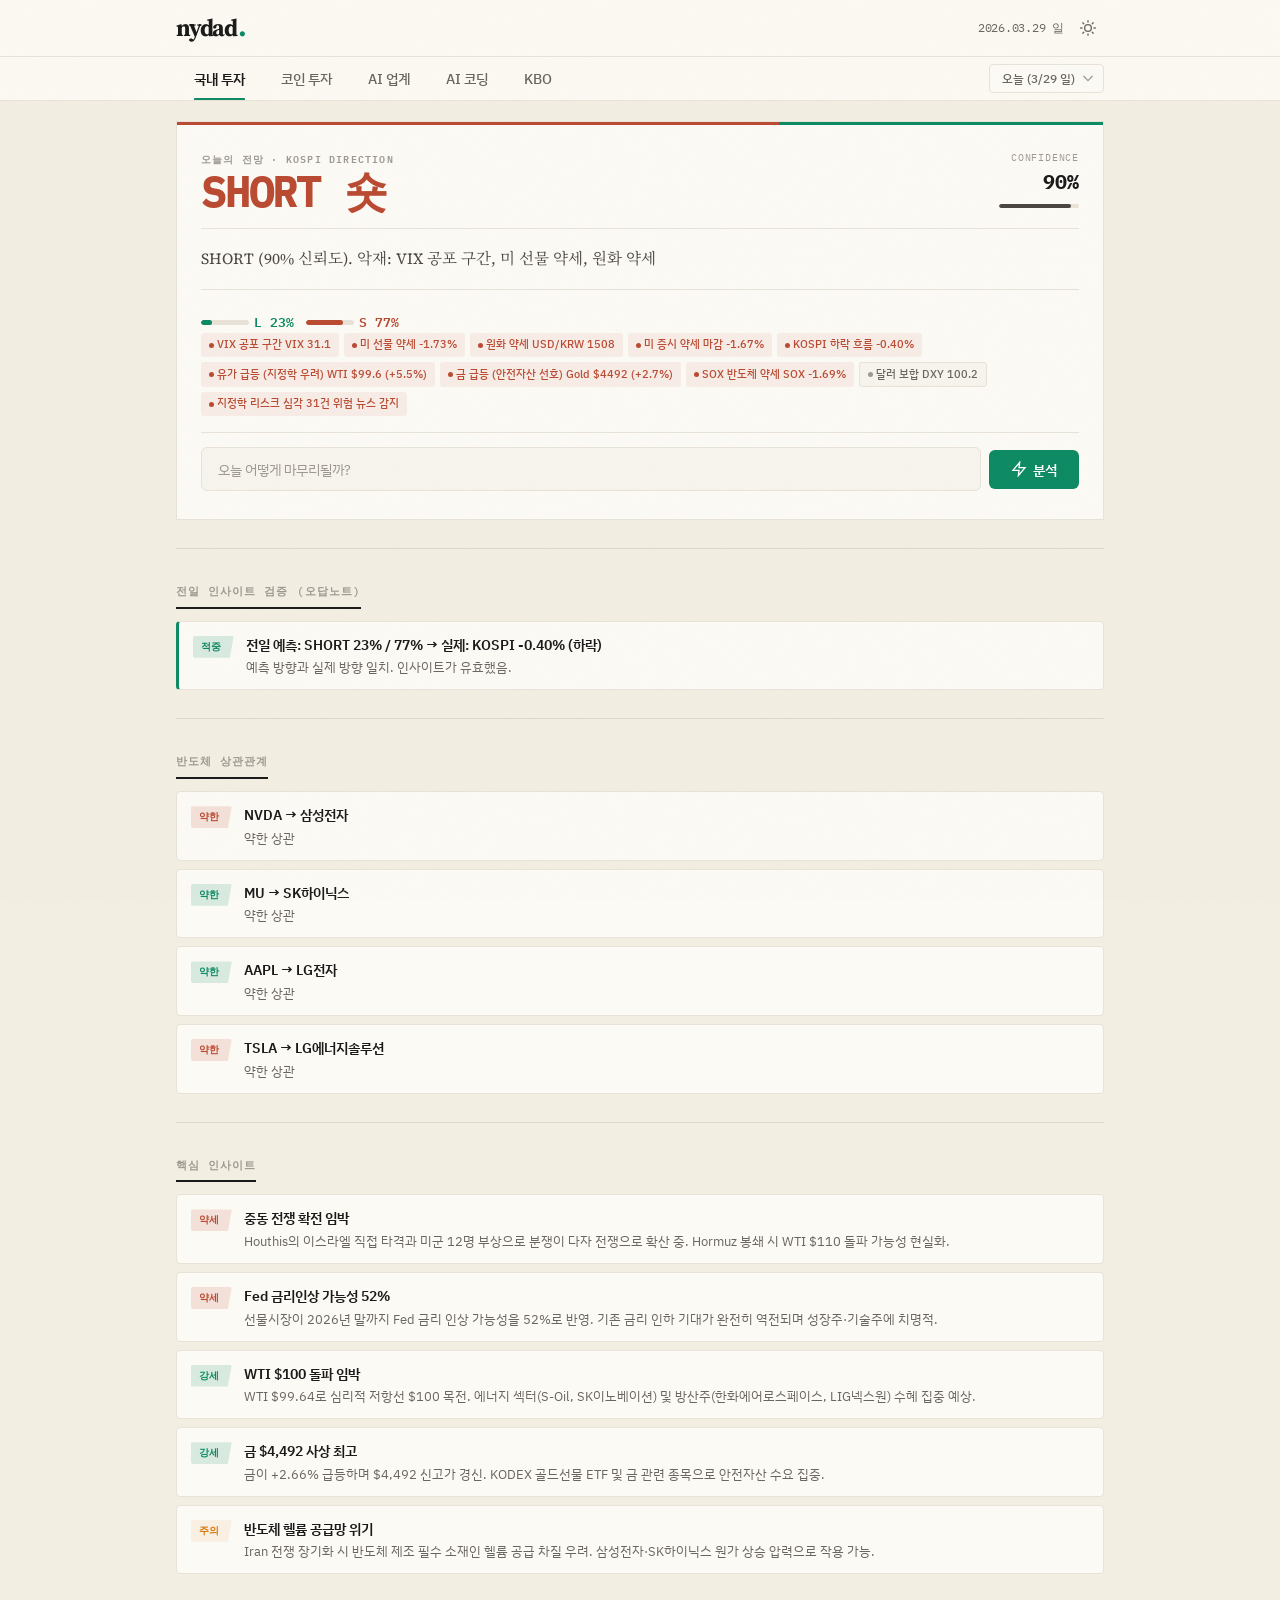
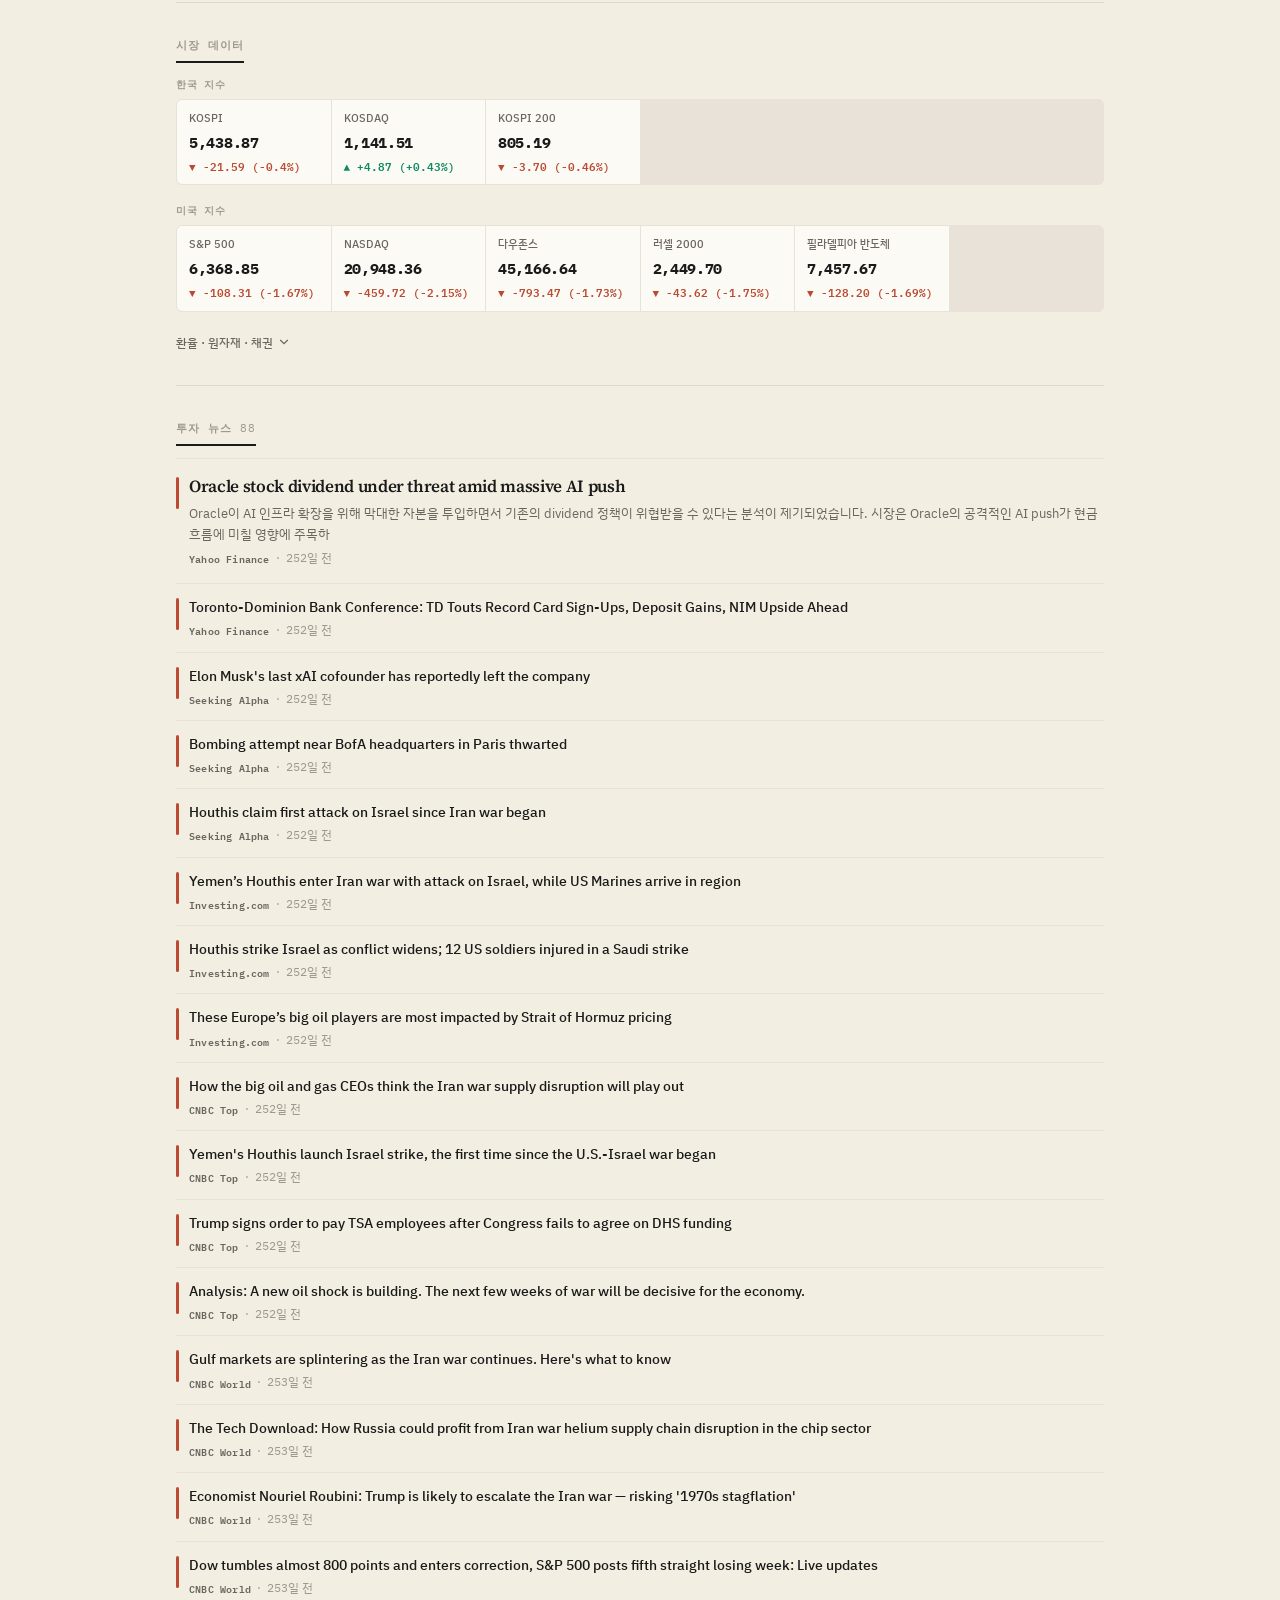
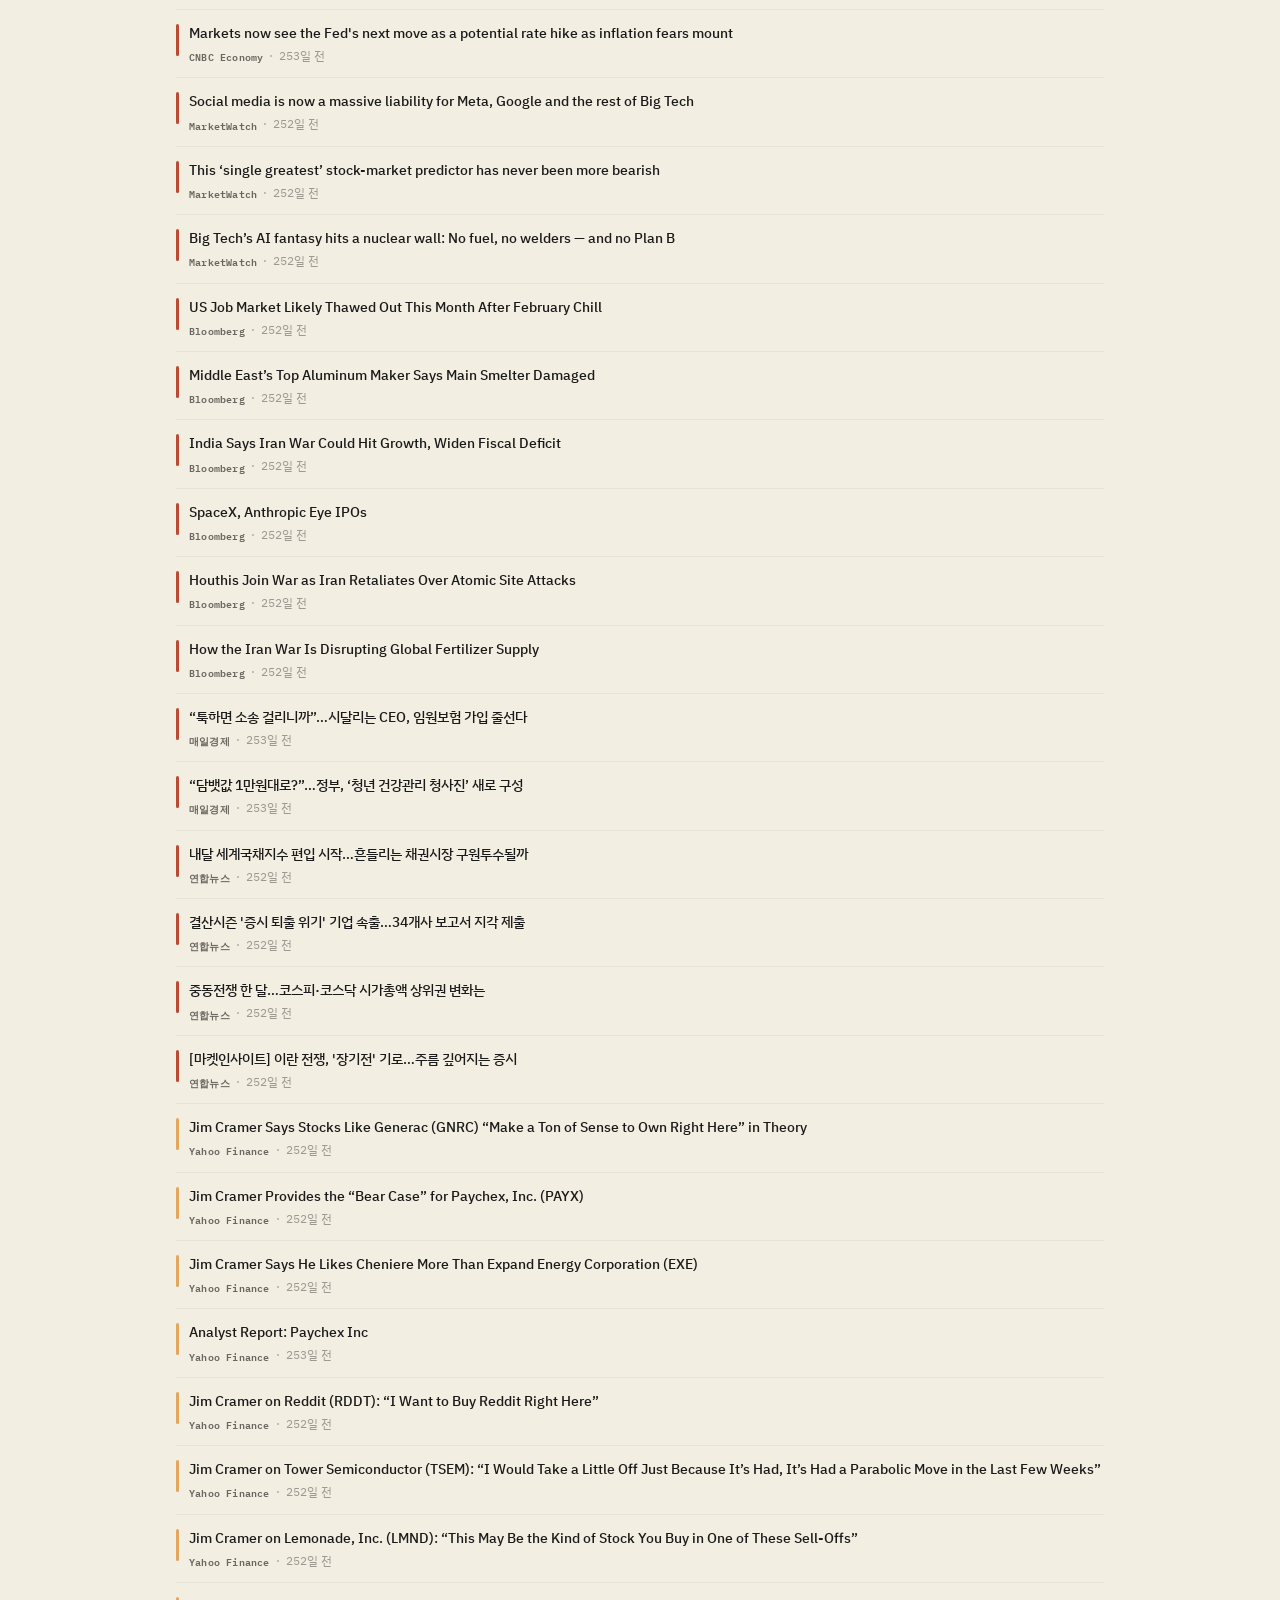
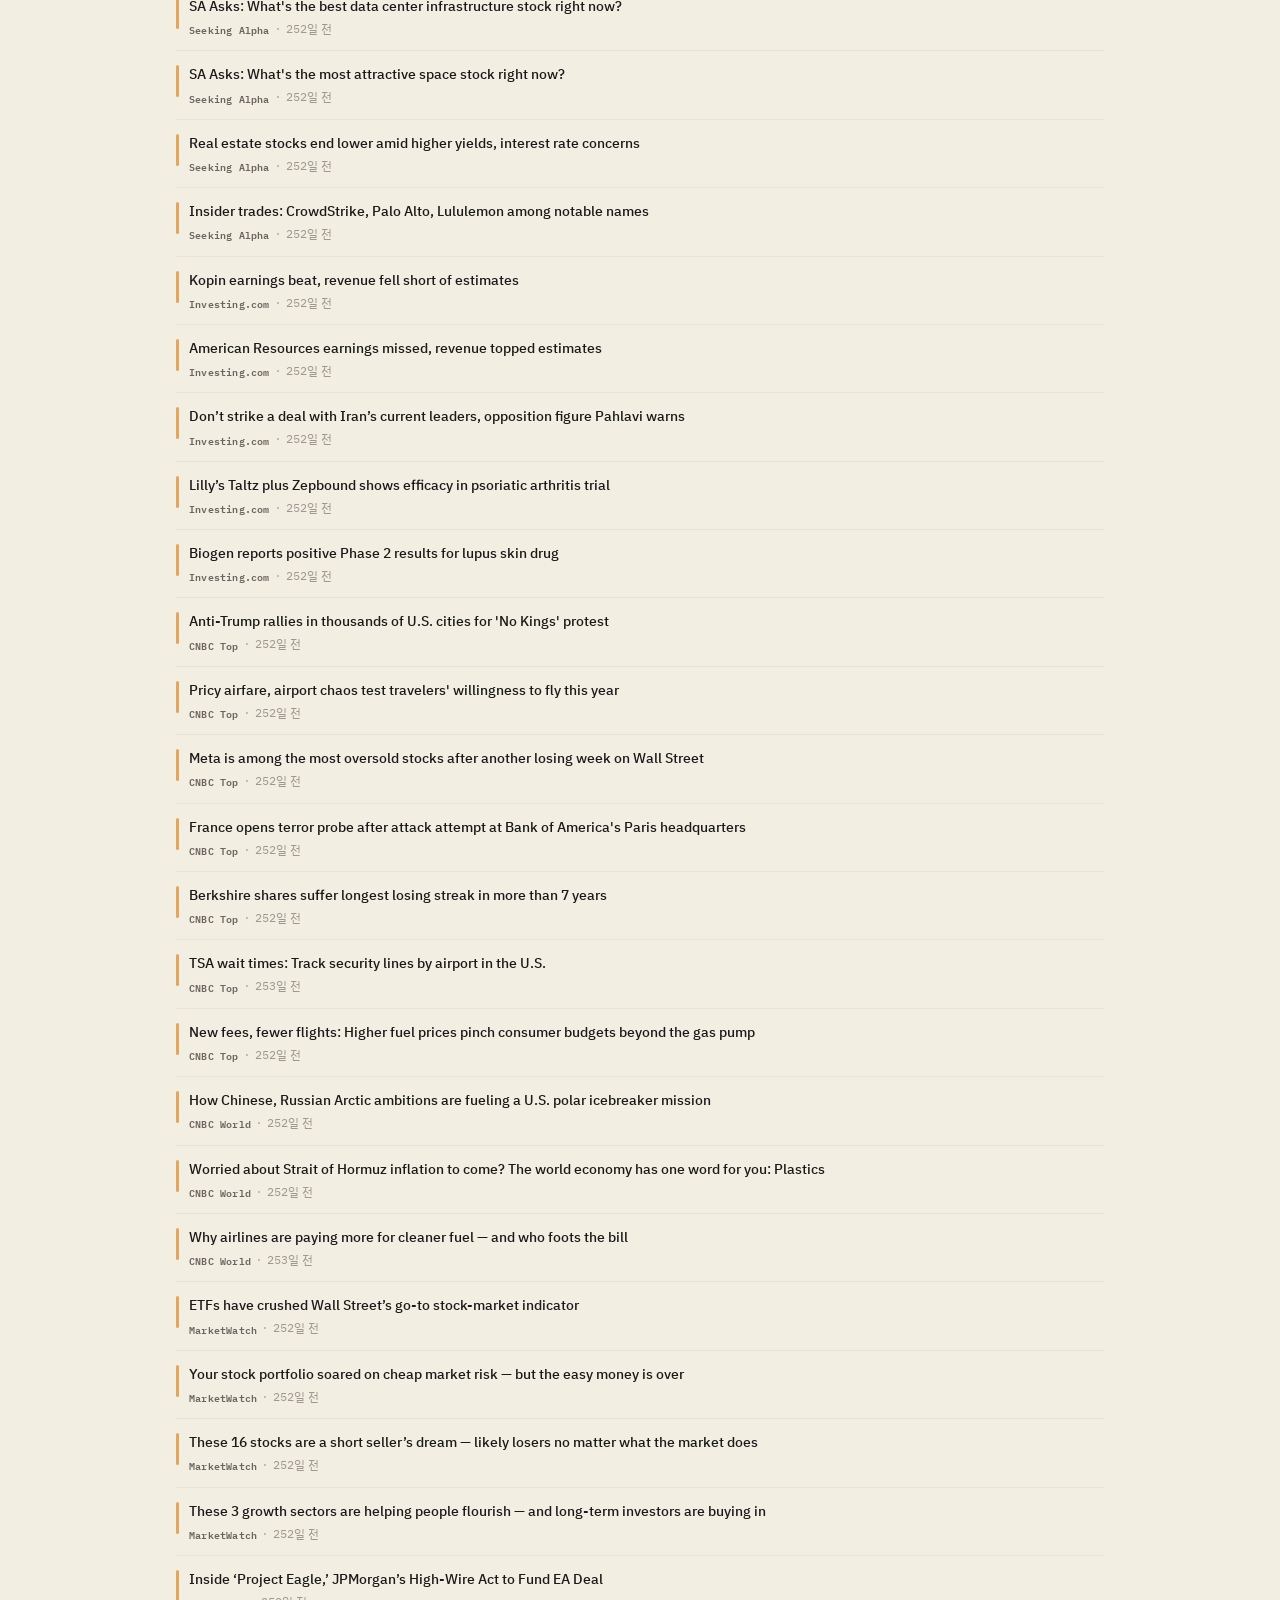
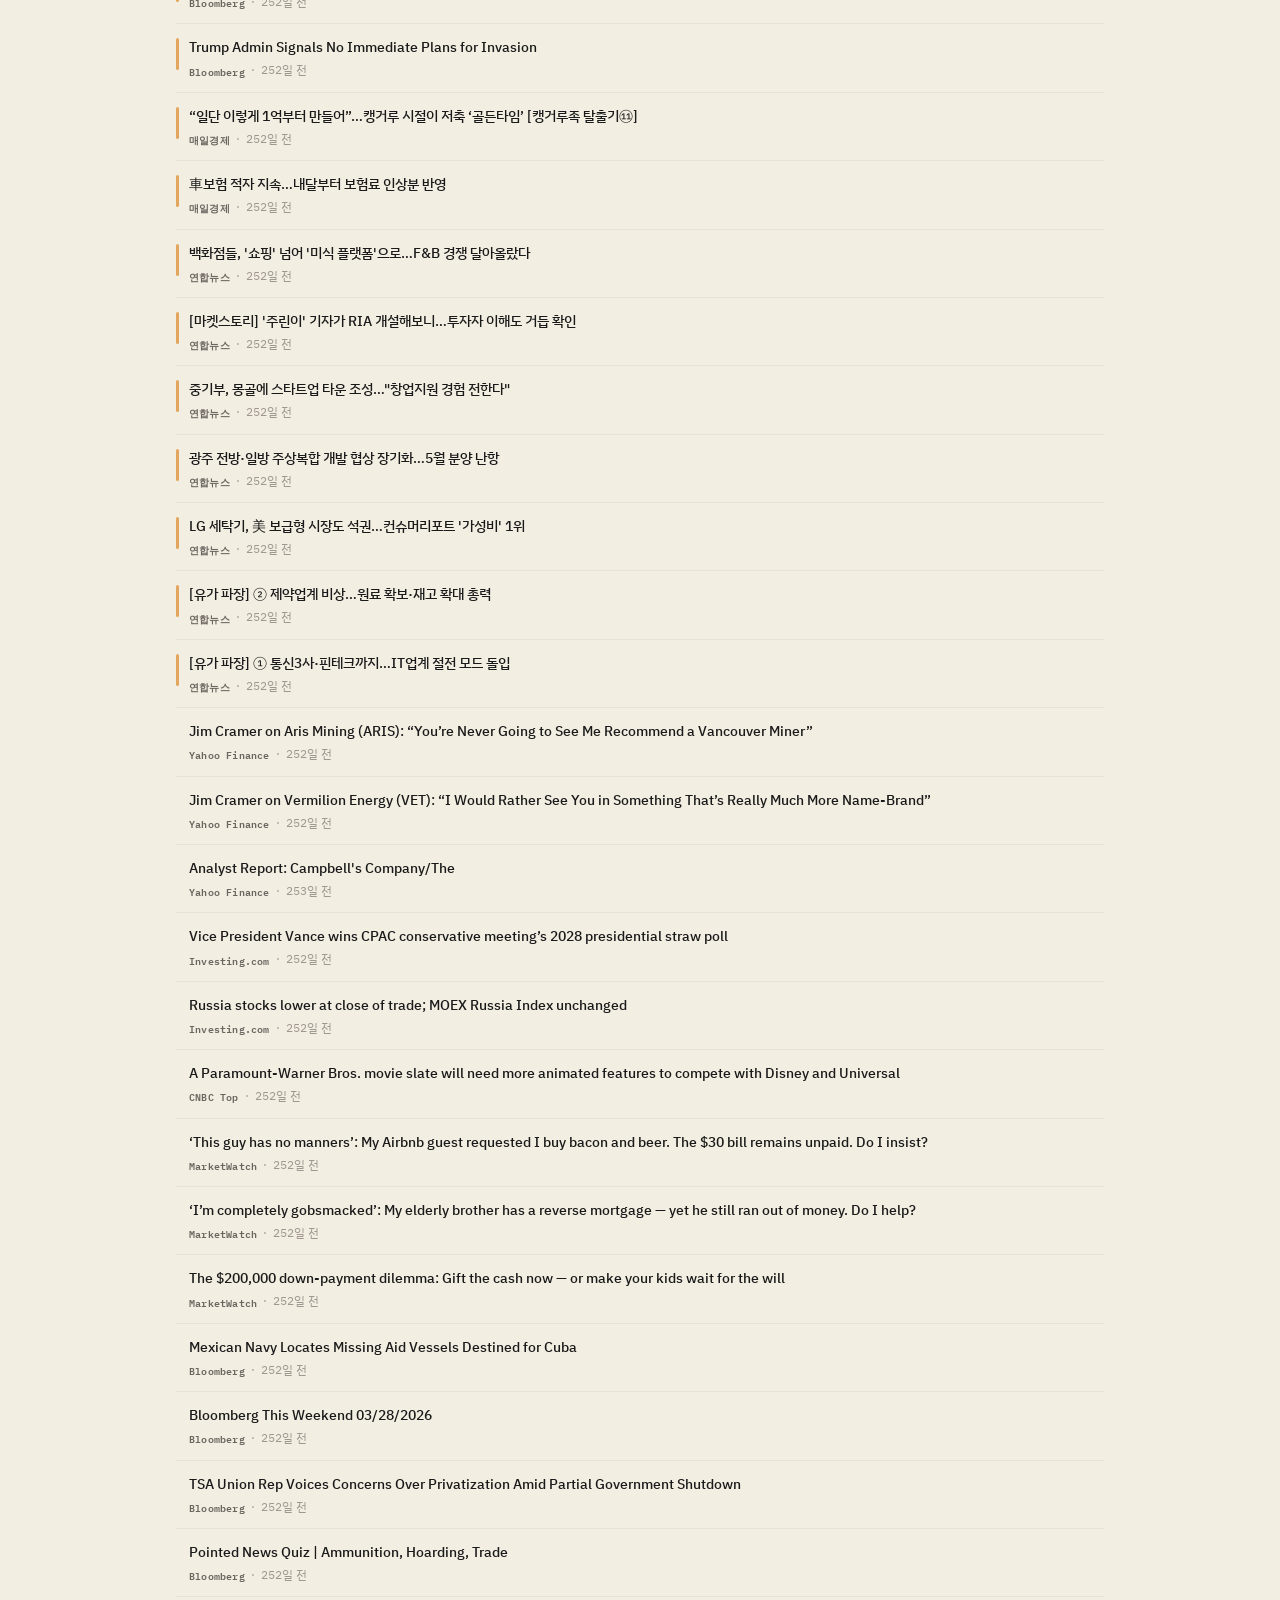
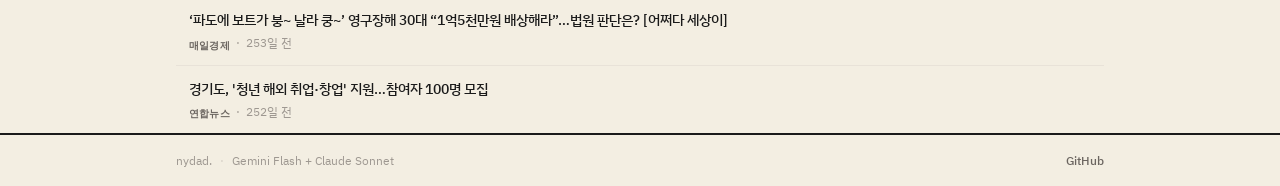
==== commit c2f501ae: "Design upgrade: FT/Bloomberg/Toss benchmark patterns - Market grid: individual cards → Bloomberg hai" ====
--- a/index.html
+++ b/index.html
@@ -117,6 +117,7 @@
   -moz-osx-font-smoothing: grayscale;
   text-rendering: optimizeLegibility;
   scroll-behavior: smooth;
+  font-variant-numeric: tabular-nums lining-nums;
 }
 body {
   font-family: var(--sans);
@@ -158,29 +159,35 @@
   position: sticky;
   top: 0;
   z-index: var(--z-header);
+  -webkit-backdrop-filter: blur(12px) saturate(180%);
+  backdrop-filter: blur(12px) saturate(180%);
+  background: rgba(252,250,245,0.92);
+}
+[data-theme="dark"] .header {
+  background: rgba(30,33,40,0.92);
 }
 .header-inner {
   display: flex;
   align-items: center;
   justify-content: space-between;
-  height: 52px;
+  height: 56px;
 }
 .logo {
   display: flex;
   align-items: baseline;
-  gap: 2px;
+  gap: 1px;
   text-decoration: none;
 }
 .logo-word {
   font-family: var(--serif);
-  font-size: 22px;
+  font-size: 24px;
   font-weight: 700;
   color: var(--text);
-  letter-spacing: -0.04em;
+  letter-spacing: -0.05em;
 }
 .logo-dot {
   font-family: var(--serif);
-  font-size: 28px;
+  font-size: 30px;
   font-weight: 700;
   color: var(--bull);
   line-height: 1;
@@ -212,11 +219,16 @@
    TAB BAR (Desktop: top / Mobile: bottom dock)
    ══════════════════════════════════════ */
 .tab-bar {
-  background: var(--surface);
+  background: rgba(252,250,245,0.92);
+  -webkit-backdrop-filter: blur(12px) saturate(180%);
+  backdrop-filter: blur(12px) saturate(180%);
   border-bottom: 1px solid var(--border);
   position: sticky;
-  top: 52px;
+  top: 56px;
   z-index: var(--z-tab);
+}
+[data-theme="dark"] .tab-bar {
+  background: rgba(30,33,40,0.92);
 }
 .tab-bar-inner {
   display: flex;
@@ -240,7 +252,7 @@
   font-weight: 500;
   color: var(--text-3);
   white-space: nowrap;
-  transition: color var(--dur-fast);
+  transition: color var(--dur) var(--ease);
   flex-shrink: 0;
 }
 .tab-btn::after {
@@ -252,14 +264,15 @@
   height: 2px;
   background: transparent;
   border-radius: 1px 1px 0 0;
-  transition: background var(--dur);
+  transition: background var(--dur) var(--ease), transform var(--dur) var(--ease);
+  transform: scaleX(0);
 }
 .tab-btn:hover { color: var(--text-2); }
 .tab-btn.active {
   color: var(--text);
   font-weight: 600;
 }
-.tab-btn.active::after { background: var(--bull); }
+.tab-btn.active::after { background: var(--bull); transform: scaleX(1); }
 
 /* ── Date Select (inside tab bar) ── */
 
@@ -275,14 +288,17 @@
   color: var(--text-4);
   text-transform: uppercase;
   letter-spacing: 0.1em;
-  margin-bottom: 10px;
+  margin-bottom: 12px;
+  padding-bottom: 8px;
+  border-bottom: 2px solid var(--text);
+  display: inline-block;
 }
 
 .divider {
   border: none;
   height: 1px;
   background: var(--divider);
-  margin: 24px 0;
+  margin: 28px 0;
 }
 
 /* ══════════════════════════════════════
@@ -292,10 +308,8 @@
   background: var(--surface);
   border: 1px solid var(--border);
   border-radius: 0;
-  padding: 24px;
-  padding-top: 27px;
+  padding: 28px 24px;
   position: relative;
-  box-shadow: var(--shadow-md);
 }
 .signal-hero::before {
   content: '';
@@ -328,10 +342,10 @@
 }
 .signal-direction {
   font-family: var(--mono);
-  font-size: 32px;
-  font-weight: 700;
-  letter-spacing: -0.04em;
-  line-height: 1.1;
+  font-size: clamp(32px, 8vw, 44px);
+  font-weight: 700;
+  letter-spacing: -0.05em;
+  line-height: 0.95;
 }
 .signal-hero.long .signal-direction { color: var(--bull); }
 .signal-hero.short .signal-direction { color: var(--bear); }
@@ -349,13 +363,13 @@
   gap: 5px;
 }
 .signal-pct-bar {
-  width: 40px;
-  height: 6px;
+  width: 48px;
+  height: 5px;
   border-radius: 3px;
   overflow: hidden;
   background: var(--border);
 }
-.signal-pct-fill { height: 100%; border-radius: 3px; }
+.signal-pct-fill { height: 100%; border-radius: 3px; transition: width var(--dur-slow) var(--ease); }
 .signal-pct-fill.bull { background: var(--bull); }
 .signal-pct-fill.bear { background: var(--bear); }
 .signal-pct-label {
@@ -399,11 +413,18 @@
 
 .signal-summary {
   font-family: var(--serif);
-  font-size: 15px;
-  line-height: 1.75;
+  font-size: 15.5px;
+  line-height: 1.85;
   color: var(--text-2);
-  margin-bottom: 16px;
-  padding-top: 16px;
+  margin-bottom: 0;
+  padding: 16px 0;
+  border-top: 1px solid var(--border);
+  word-break: keep-all;
+  overflow-wrap: break-word;
+}
+
+.signal-evidence {
+  padding-top: 14px;
   border-top: 1px solid var(--border);
 }
 
@@ -456,21 +477,21 @@
 }
 .chat-input {
   width: 100%;
-  height: 46px;
+  height: 44px;
   padding: 0 46px 0 16px;
   font-family: var(--sans);
   font-size: 13.5px;
   color: var(--text);
   background: var(--surface-alt);
   border: 1px solid var(--border);
-  border-radius: 23px;
+  border-radius: 6px;
   outline: none;
-  transition: all var(--dur);
+  transition: all var(--dur) var(--ease);
 }
 .chat-input::placeholder { color: var(--text-4); }
 .chat-input:focus {
   background: var(--surface);
-  border-color: var(--border-strong);
+  border-color: var(--bull);
   box-shadow: 0 0 0 3px rgba(13,138,99,0.08);
 }
 .chat-send {
@@ -655,46 +676,52 @@
 /* ══════════════════════════════════════
    MARKET DATA GRID
    ══════════════════════════════════════ */
-.market-section { margin-bottom: 14px; }
+.market-section { margin-bottom: 16px; }
 .market-section-title {
   font-family: var(--mono);
   font-size: 10px;
   font-weight: 600;
   color: var(--text-4);
   text-transform: uppercase;
-  letter-spacing: 0.06em;
-  margin-bottom: 6px;
+  letter-spacing: 0.08em;
+  margin-bottom: 8px;
 }
 .market-grid {
   display: grid;
-  grid-template-columns: repeat(auto-fill, minmax(145px, 1fr));
-  gap: 6px;
+  grid-template-columns: repeat(auto-fill, minmax(140px, 1fr));
+  gap: 1px;
+  background: var(--border);
+  border-radius: var(--radius-lg);
+  overflow: hidden;
+  border: 1px solid var(--border);
 }
 .market-tile {
   background: var(--surface);
-  border: 1px solid var(--border);
-  border-radius: var(--radius);
   padding: 10px 12px;
-  transition: background var(--dur-fast);
+  transition: background var(--dur-fast) var(--ease);
 }
 .market-tile:hover { background: var(--surface-hover); }
 .market-name {
   font-size: 11px;
   color: var(--text-3);
   font-weight: 500;
-  margin-bottom: 2px;
+  margin-bottom: 3px;
+  white-space: nowrap;
+  overflow: hidden;
+  text-overflow: ellipsis;
 }
 .market-price {
   font-family: var(--mono);
   font-size: 15px;
   font-weight: 700;
   color: var(--text);
+  letter-spacing: -0.02em;
 }
 .market-change {
   font-family: var(--mono);
   font-size: 11px;
   font-weight: 600;
-  margin-top: 1px;
+  margin-top: 2px;
 }
 .market-change.up { color: var(--bull); }
 .market-change.down { color: var(--bear); }
@@ -766,13 +793,16 @@
   border: 1px solid var(--border);
   border-left: 3px solid var(--bull);
   border-radius: 0 var(--radius-lg) var(--radius-lg) 0;
-  padding: 20px;
+  padding: 22px 24px;
 }
 .editorial-text {
   font-family: var(--serif);
-  font-size: 15px;
-  line-height: 1.85;
+  font-size: 15.5px;
+  line-height: 1.9;
   color: var(--text);
+  letter-spacing: -0.01em;
+  word-break: keep-all;
+  overflow-wrap: break-word;
 }
 
 /* ══════════════════════════════════════
@@ -795,7 +825,9 @@
   background: var(--surface);
   border: 1px solid var(--border);
   border-radius: var(--radius);
-}
+  transition: border-color var(--dur-fast);
+}
+.ticker-item:hover { border-color: var(--border-strong); }
 .ticker-symbol {
   font-family: var(--mono);
   font-size: 13px;
@@ -857,7 +889,7 @@
    QUOTES (AI Industry)
    ══════════════════════════════════════ */
 .quote-card {
-  padding: 16px 0 16px 16px;
+  padding: 18px 0 18px 20px;
   border-left: 2px solid var(--amber);
   margin-bottom: 16px;
 }
@@ -865,9 +897,10 @@
 .quote-text {
   font-family: var(--serif);
   font-style: italic;
-  font-size: 15px;
-  line-height: 1.8;
+  font-size: 15.5px;
+  line-height: 1.85;
   color: var(--text);
+  letter-spacing: -0.01em;
 }
 .quote-speaker {
   font-size: 12.5px;
@@ -995,8 +1028,9 @@
 .game-team-name.loser { color: var(--text-3); }
 .game-score {
   font-family: var(--mono);
-  font-size: 18px;
+  font-size: 20px;
   font-weight: 800;
+  letter-spacing: -0.02em;
 }
 .game-score.winner { color: var(--text); }
 .game-score.loser { color: var(--text-4); }
@@ -1026,25 +1060,26 @@
   display: flex;
   align-items: flex-start;
   gap: 10px;
-  padding: 10px 0;
+  padding: 12px 0;
   border-bottom: 1px solid var(--border);
-  transition: background var(--dur-fast);
-}
+  transition: background var(--dur-fast) var(--ease);
+}
+.news-item:first-child { border-top: 1px solid var(--border); }
 .news-item:last-child { border-bottom: none; }
-.news-item:hover { background: var(--surface-hover); margin: 0 -8px; padding: 10px 8px; border-radius: var(--radius); }
+.news-item:hover { background: var(--surface-hover); margin: 0 -8px; padding: 12px 8px; border-radius: var(--radius); }
 .news-importance {
   flex-shrink: 0;
-  width: 4px;
-  height: 4px;
-  border-radius: 50%;
-  margin-top: 8px;
+  width: 3px;
+  min-height: 32px;
+  border-radius: 2px;
+  margin-top: 2px;
 }
 .news-importance.high { background: var(--bear); }
-.news-importance.medium { background: var(--amber); }
-.news-importance.low { background: var(--border-strong); }
+.news-importance.medium { background: var(--amber); opacity: 0.6; }
+.news-importance.low { background: transparent; }
 .news-body { flex: 1; min-width: 0; }
 .news-title {
-  font-size: 13.5px;
+  font-size: 14px;
   font-weight: 500;
   line-height: 1.5;
   color: var(--text);
@@ -1054,16 +1089,43 @@
   overflow: hidden;
 }
 .news-title a { transition: color var(--dur-fast); }
-.news-title a:hover { color: var(--blue); }
+.news-title a:hover { color: var(--bull); text-decoration: underline; text-underline-offset: 2px; }
 .news-meta {
   display: flex;
   align-items: center;
   gap: 6px;
-  margin-top: 3px;
+  margin-top: 4px;
   font-size: 11.5px;
   color: var(--text-4);
 }
-.news-source { font-weight: 600; color: var(--text-3); }
+.news-source {
+  font-family: var(--mono);
+  font-size: 10px;
+  font-weight: 600;
+  color: var(--text-3);
+  letter-spacing: 0.02em;
+}
+
+/* Lead story — FT pattern: first high-importance article gets prominence */
+.news-lead { padding: 16px 0; }
+.news-title-lead {
+  font-family: var(--serif);
+  font-size: 17px;
+  font-weight: 600;
+  line-height: 1.4;
+  letter-spacing: -0.02em;
+  -webkit-line-clamp: 3;
+}
+.news-excerpt {
+  font-size: 13px;
+  line-height: 1.6;
+  color: var(--text-3);
+  margin-top: 4px;
+  display: -webkit-box;
+  -webkit-line-clamp: 2;
+  -webkit-box-orient: vertical;
+  overflow: hidden;
+}
 
 /* ── Trend Keywords ── */
 .trends {
@@ -1085,9 +1147,9 @@
    FOOTER
    ══════════════════════════════════════ */
 .footer {
-  border-top: 1px solid var(--border);
+  border-top: 2px solid var(--text);
   margin-top: auto;
-  padding: 14px 0;
+  padding: 16px 0;
 }
 .footer-inner {
   display: flex;
@@ -1106,8 +1168,8 @@
    ══════════════════════════════════════ */
 .reveal {
   opacity: 0;
-  transform: translateY(8px);
-  transition: opacity var(--dur) var(--ease), transform var(--dur) var(--ease);
+  transform: translateY(12px);
+  transition: opacity var(--dur-slow) var(--ease), transform var(--dur-slow) var(--ease);
 }
 .reveal.visible {
   opacity: 1;
@@ -1182,11 +1244,15 @@
     left: 0;
     right: 0;
     z-index: var(--z-dock);
-    background: var(--surface);
+    background: rgba(252,250,245,0.85);
+    -webkit-backdrop-filter: blur(20px) saturate(180%);
+    backdrop-filter: blur(20px) saturate(180%);
     border-top: 1px solid var(--border);
-    padding: 6px 8px;
-    padding-bottom: calc(6px + env(safe-area-inset-bottom, 0));
-    box-shadow: 0 -2px 12px rgba(0,0,0,0.06);
+    padding: 4px 8px;
+    padding-bottom: calc(4px + env(safe-area-inset-bottom, 0));
+  }
+  [data-theme="dark"] .mobile-dock {
+    background: rgba(30,33,40,0.85);
   }
   .dock-inner {
     display: flex;
@@ -1226,8 +1292,8 @@
    ══════════════════════════════════════ */
 @media (max-width: 640px) {
   :root { --gutter: 14px; }
-  .header-inner { height: 48px; }
-  .signal-direction { font-size: 26px; }
+  .header-inner { height: 50px; }
+  .signal-direction { font-size: clamp(26px, 7vw, 36px); }
   .signal-top { flex-direction: column; gap: 10px; }
   .signal-confidence { text-align: left; display: flex; gap: 12px; align-items: center; }
   .signal-conf-meter { margin-top: 0; }
@@ -1282,36 +1348,38 @@
   display: inline-flex;
   align-items: center;
   gap: 6px;
-  padding: 10px 20px;
+  padding: 10px 22px;
   font-size: 13.5px;
   font-weight: 600;
-  color: var(--surface);
+  color: #fff;
   background: var(--bull);
   border: none;
-  border-radius: 8px;
+  border-radius: 6px;
   cursor: pointer;
-  transition: all var(--dur-fast);
+  transition: all var(--dur) var(--ease);
   font-family: var(--sans);
-}
-.insight-btn:hover { background: #0a7a58; transform: translateY(-1px); box-shadow: var(--shadow-md); }
-.insight-btn:active { transform: translateY(0); }
-.insight-btn:disabled { opacity: 0.6; cursor: wait; }
+  letter-spacing: -0.01em;
+}
+.insight-btn:hover { background: #0a7a58; transform: translateY(-1px); box-shadow: 0 4px 12px rgba(13,138,99,0.25); }
+.insight-btn:active { transform: translateY(0); box-shadow: none; }
+.insight-btn:disabled { opacity: 0.5; cursor: wait; transform: none; }
 .insight-btn svg { flex-shrink: 0; }
 .insight-result { margin-top: 8px; }
 
 /* ── Live Insight Card (distinct from daily hero) ── */
 .live-card {
-  margin-top: 10px;
-  background: var(--bg-warm);
+  margin-top: 12px;
+  background: var(--surface);
   border: 1px solid var(--border-strong);
   border-radius: var(--radius-lg);
   overflow: hidden;
+  box-shadow: 0 2px 12px rgba(26,26,26,0.06);
 }
 .live-topbar {
   display: flex;
   justify-content: space-between;
   align-items: center;
-  padding: 10px 14px;
+  padding: 12px 16px;
 }
 .live-topbar.long { background: var(--bull); }
 .live-topbar.short { background: var(--bear); }
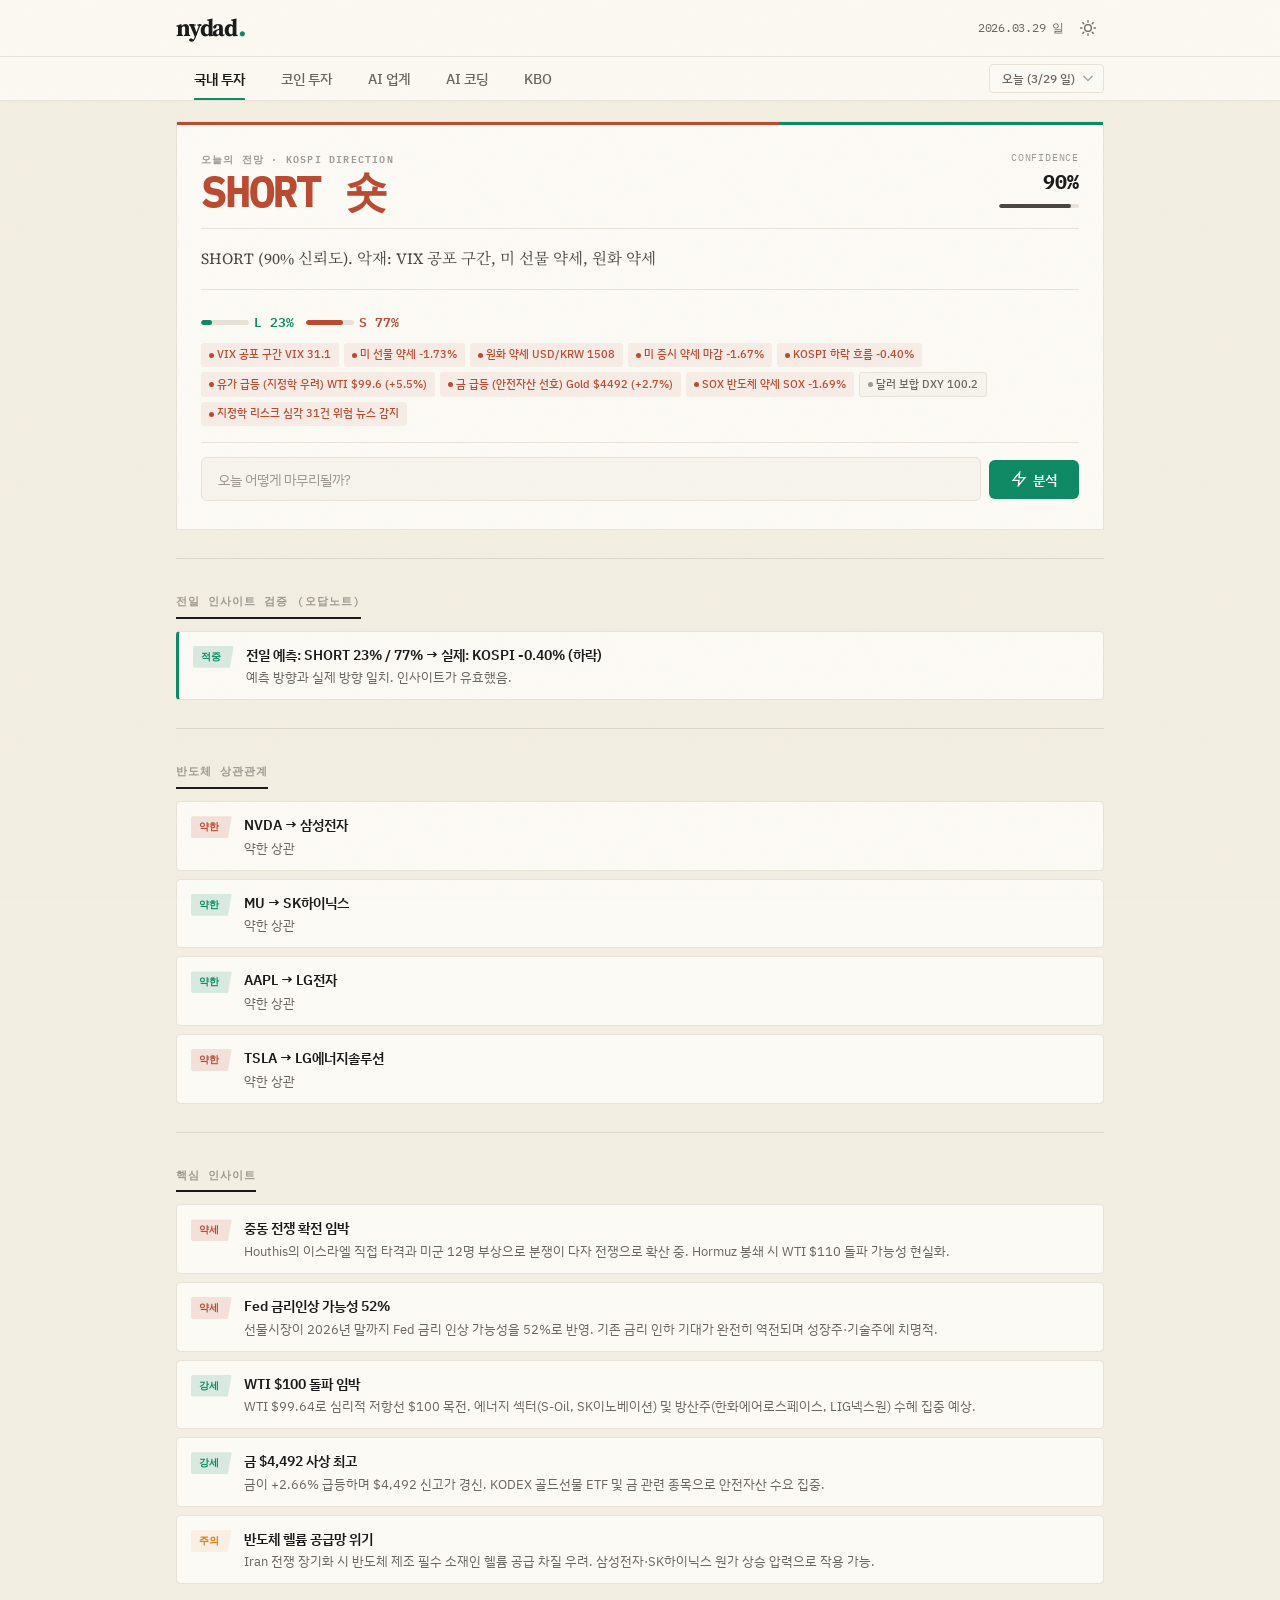
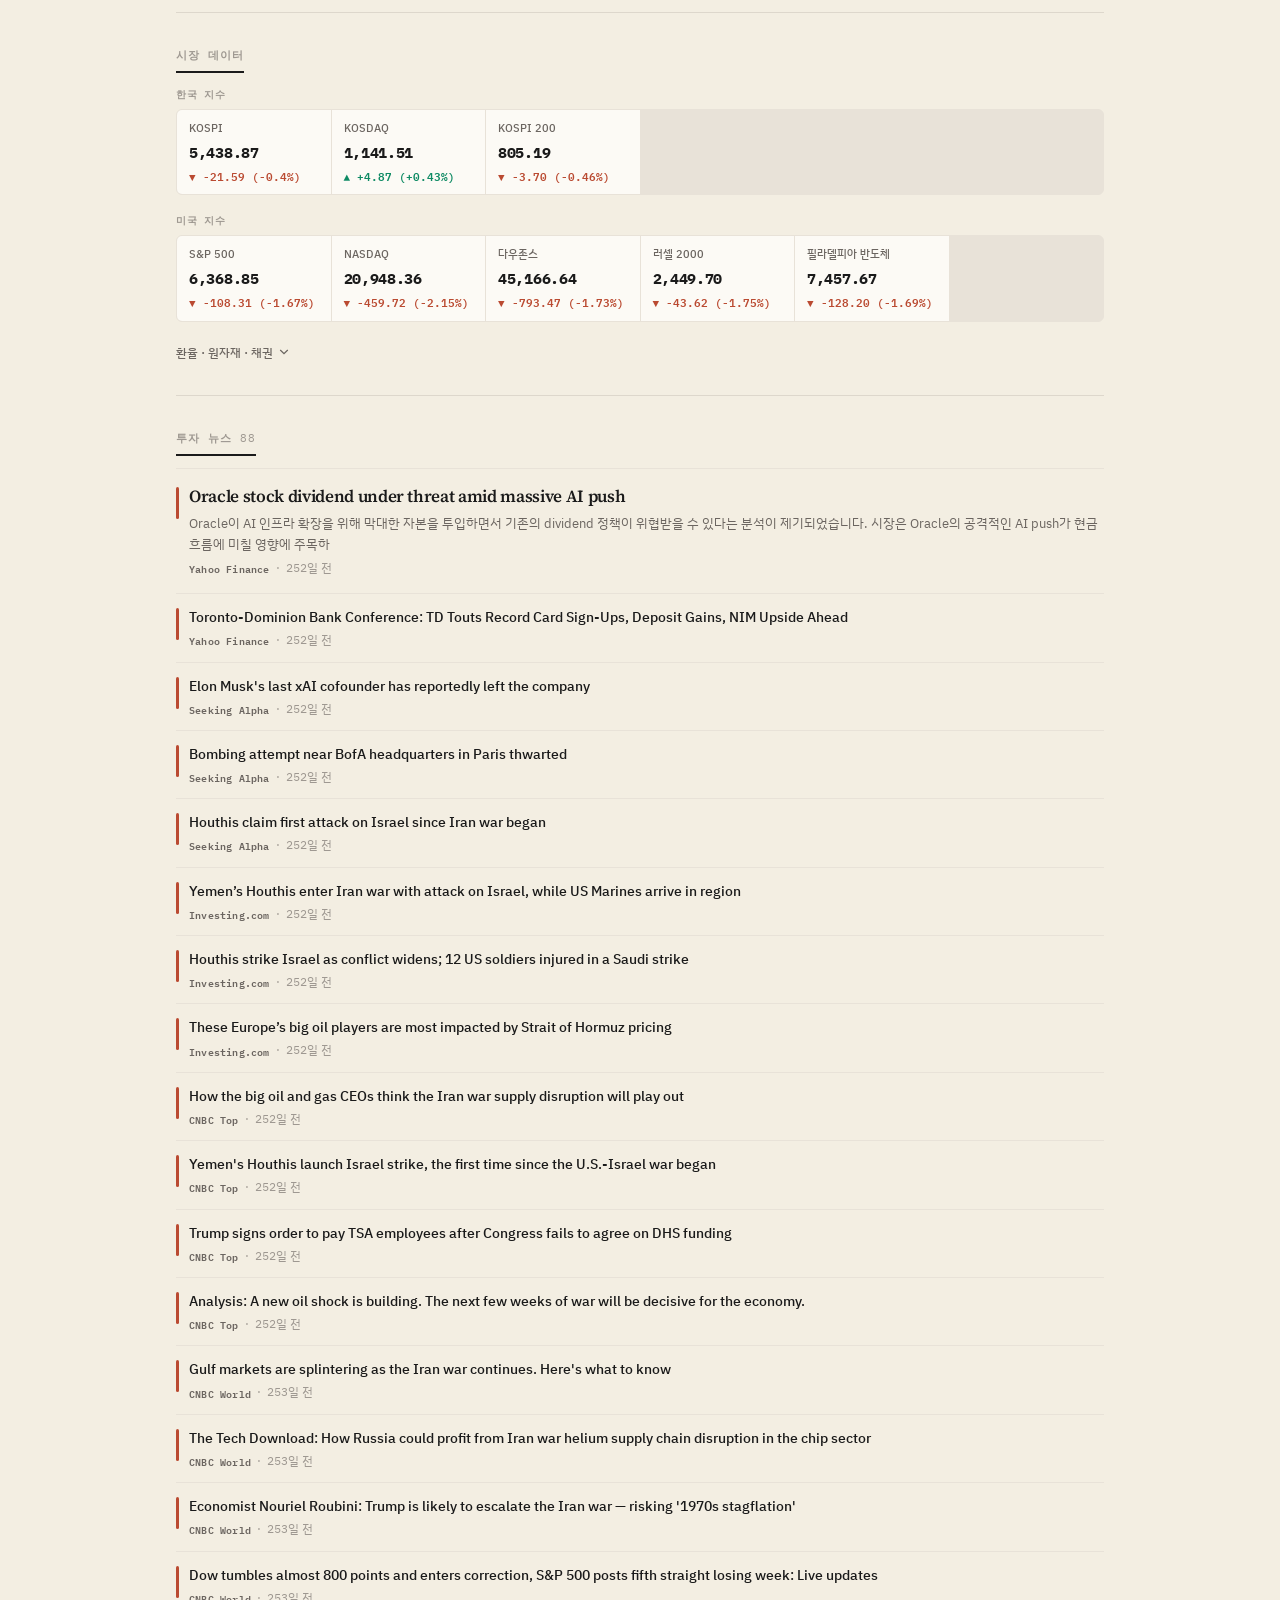
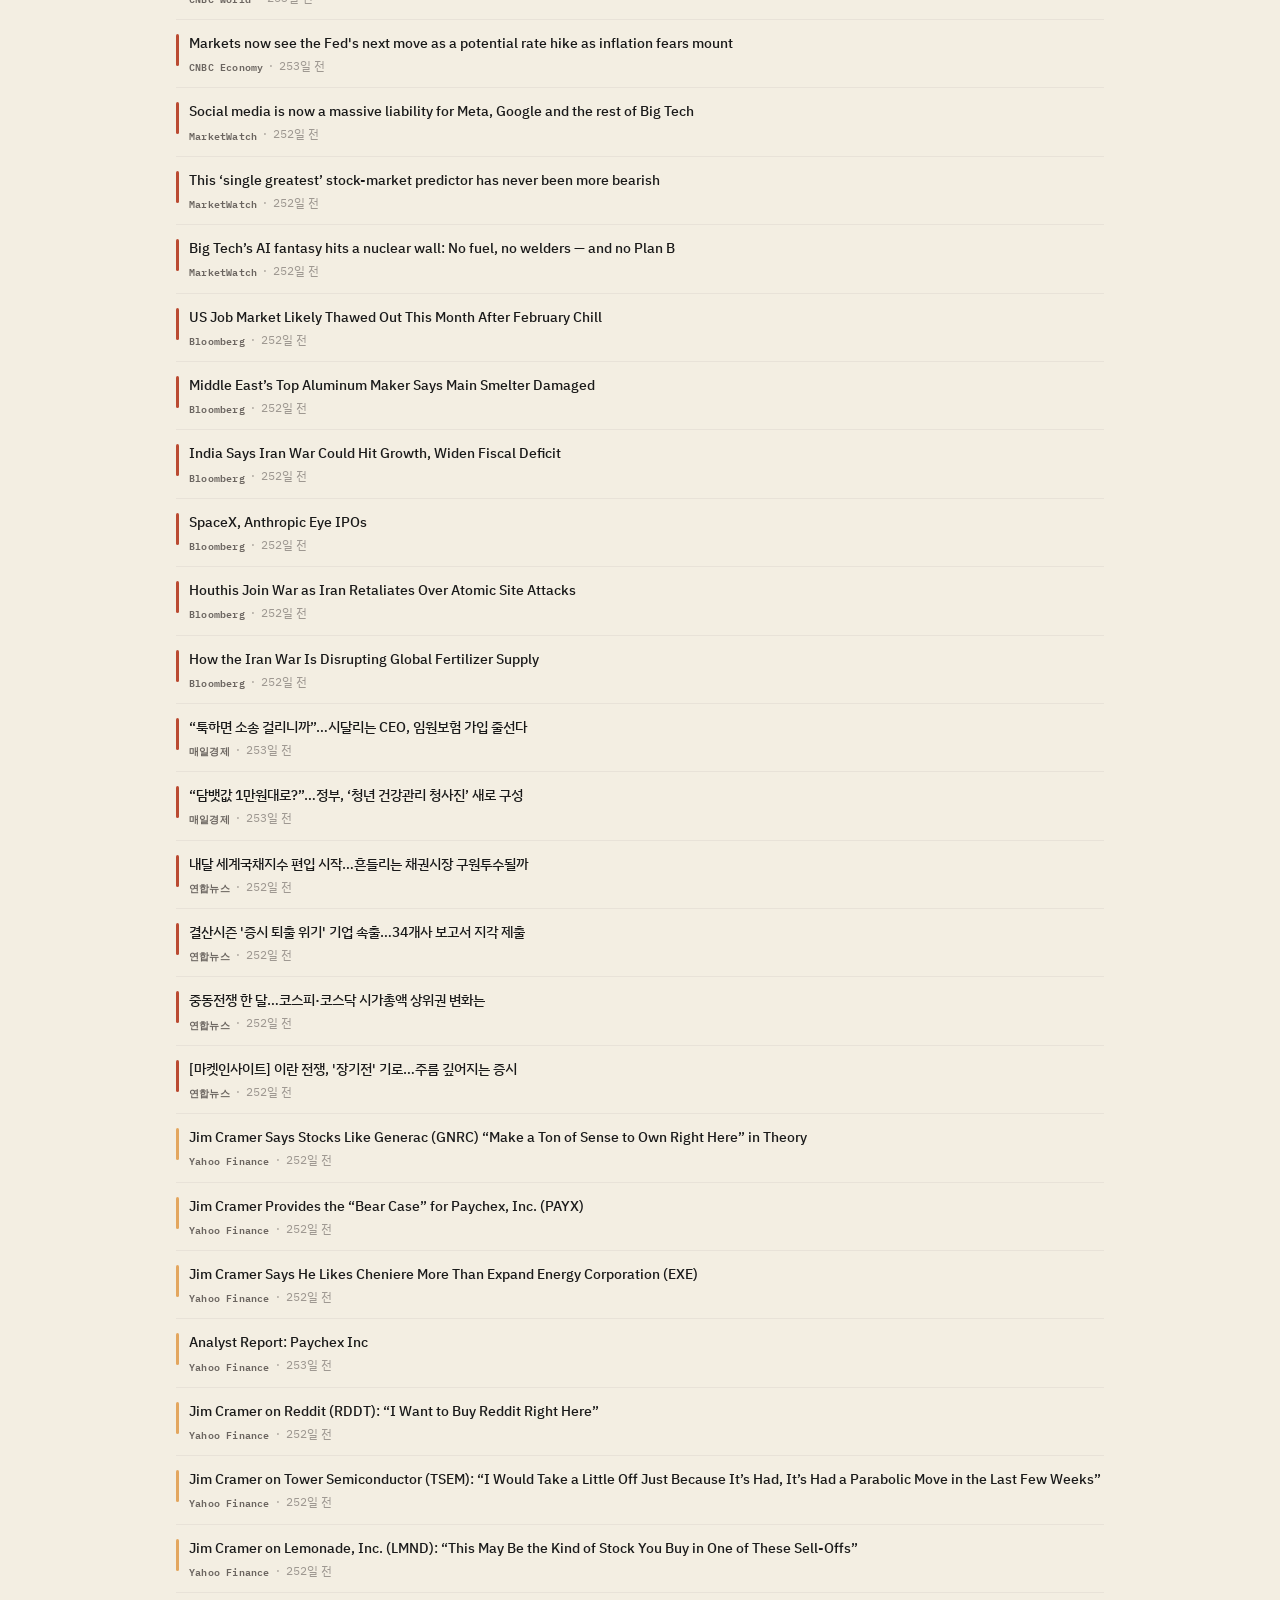
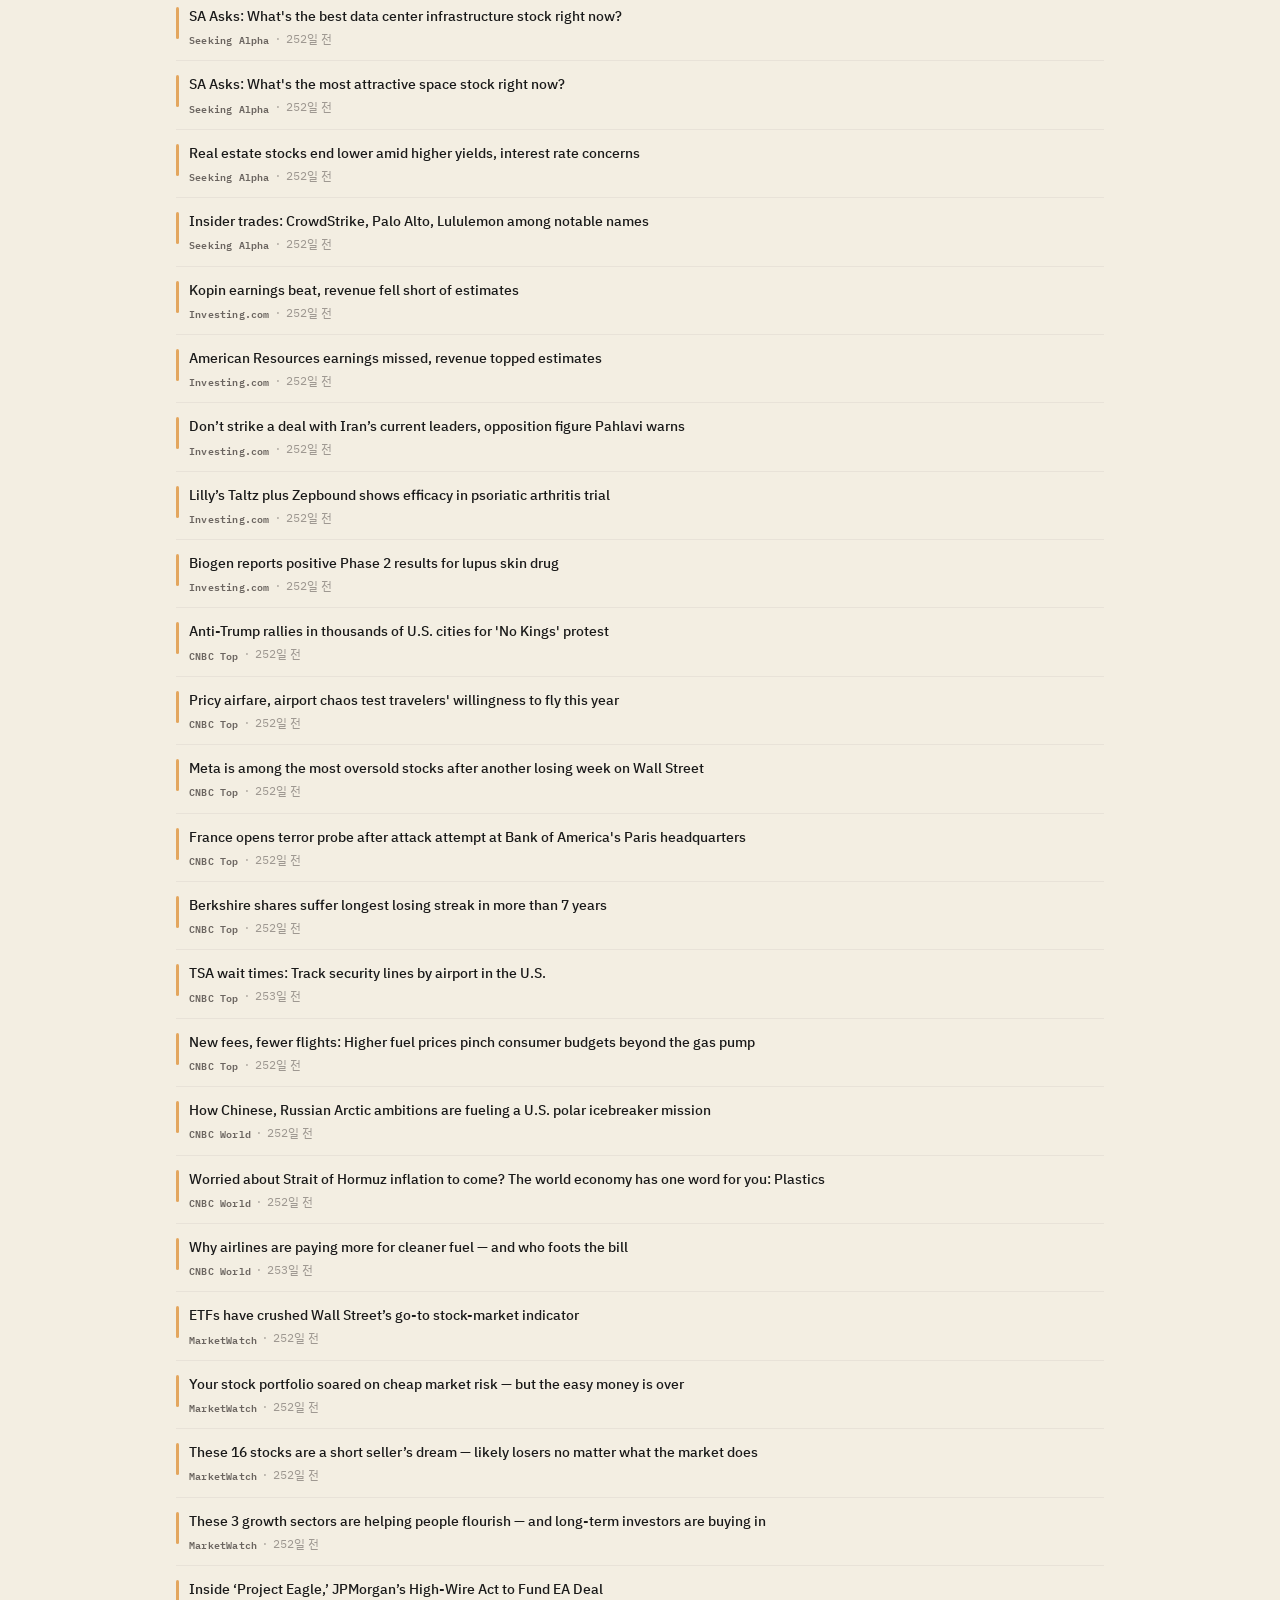
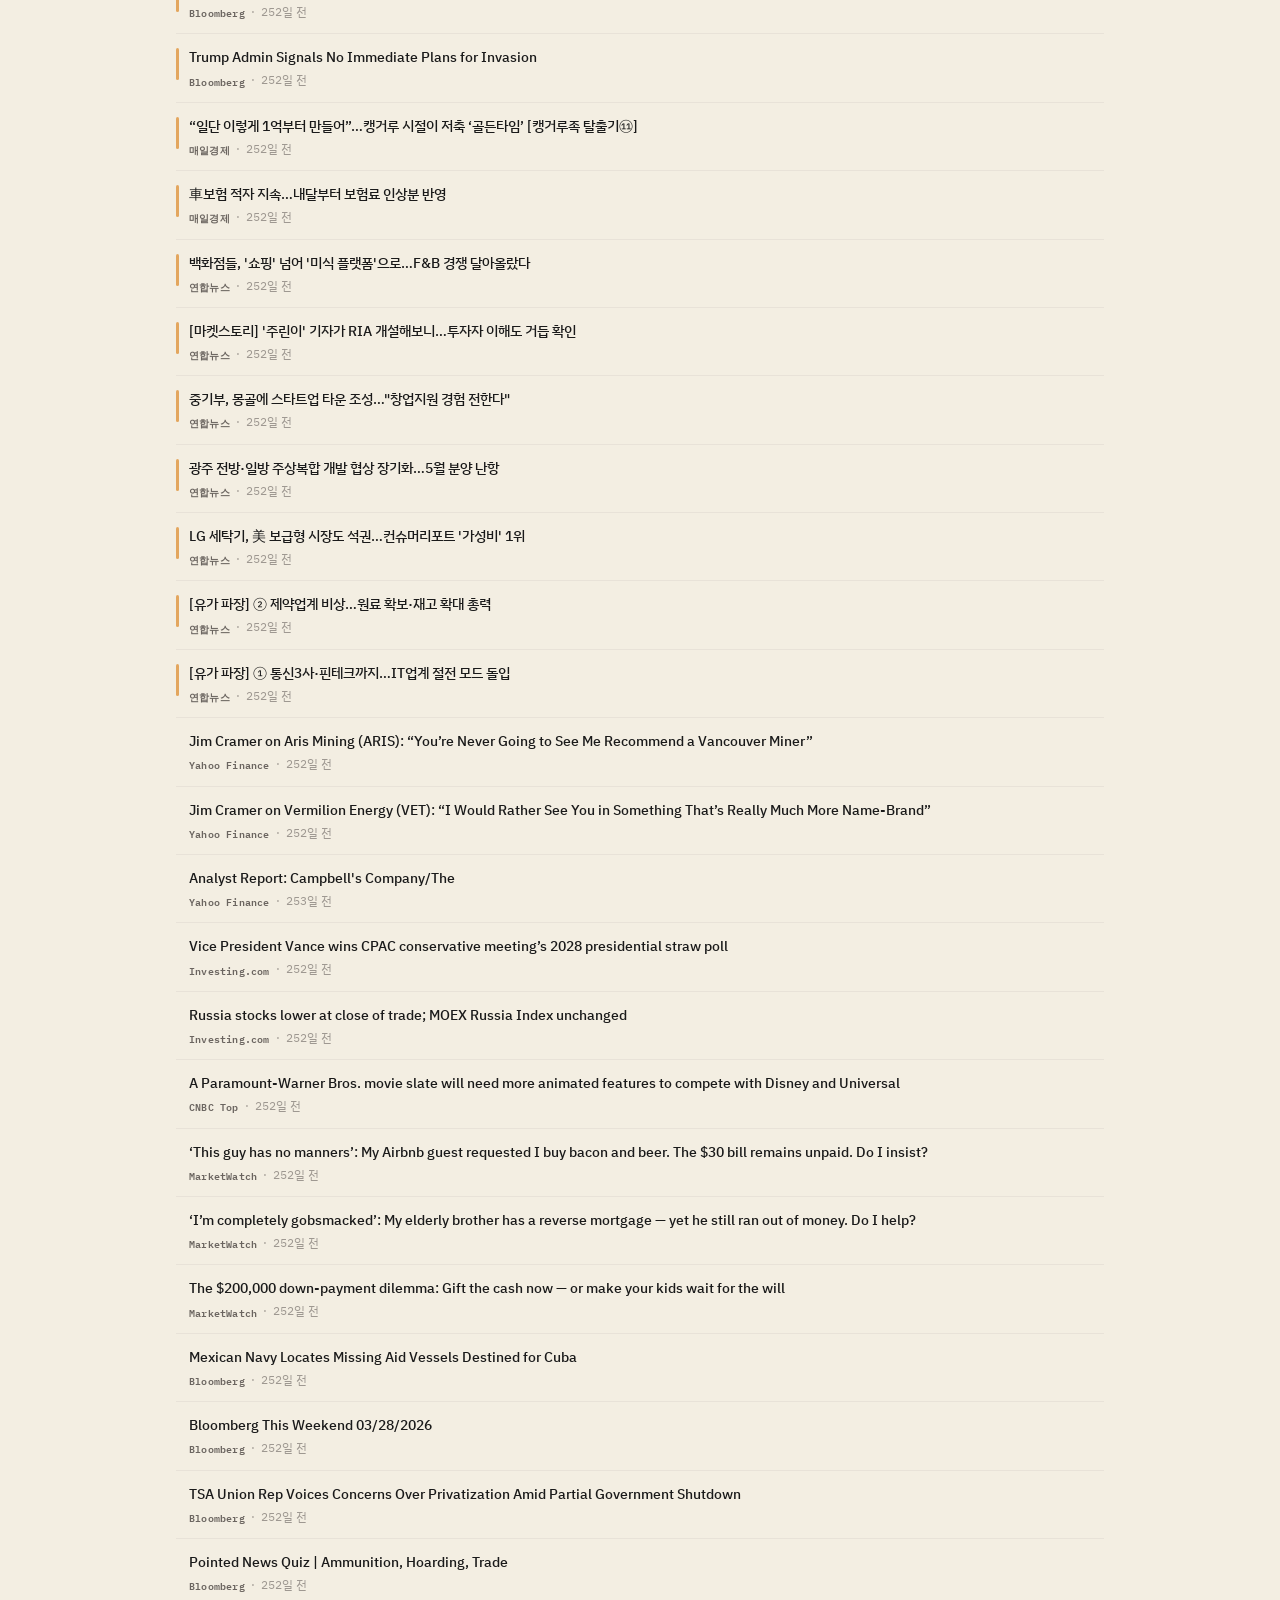
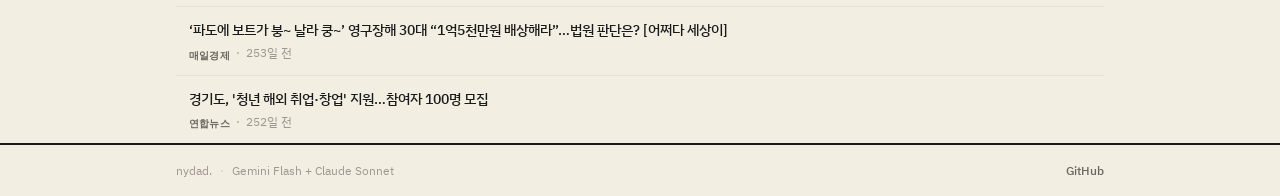
==== commit 701ac1fd: "Code cleanup: remove dead CSS/JS, fix esc/substring order - Remove 20 orphaned CSS classes (old chat" ====
--- a/index.html
+++ b/index.html
@@ -154,7 +154,6 @@
    HEADER
    ══════════════════════════════════════ */
 .header {
-  background: var(--surface);
   border-bottom: 1px solid var(--border);
   position: sticky;
   top: 0;
@@ -426,6 +425,9 @@
 .signal-evidence {
   padding-top: 14px;
   border-top: 1px solid var(--border);
+  display: flex;
+  flex-direction: column;
+  gap: 10px;
 }
 
 .signal-factors {
@@ -469,9 +471,6 @@
 /* ══════════════════════════════════════
    CHATBOT INPUT
    ══════════════════════════════════════ */
-.chat-section {
-  margin-top: 12px;
-}
 .chat-input-wrap {
   position: relative;
 }
@@ -494,125 +493,6 @@
   border-color: var(--bull);
   box-shadow: 0 0 0 3px rgba(13,138,99,0.08);
 }
-.chat-send {
-  position: absolute;
-  right: 4px;
-  top: 50%;
-  transform: translateY(-50%);
-  width: 36px;
-  height: 36px;
-  border-radius: 50%;
-  display: grid;
-  place-items: center;
-  color: var(--text-4);
-  transition: all var(--dur-fast);
-}
-.chat-send:hover { color: var(--bull); background: var(--bull-bg); }
-.chat-send svg { width: 16px; height: 16px; }
-
-.chat-response {
-  margin-top: 12px;
-  background: var(--surface);
-  border: 1px solid var(--border);
-  border-radius: var(--radius-lg);
-  padding: 16px;
-  display: none;
-}
-.chat-response.visible { display: block; }
-.chat-response-header {
-  display: flex;
-  align-items: center;
-  gap: 8px;
-  margin-bottom: 10px;
-}
-.chat-ai-badge {
-  font-family: var(--mono);
-  font-size: 10px;
-  font-weight: 700;
-  color: var(--bull);
-  background: var(--bull-bg);
-  padding: 2px 8px;
-  border-radius: 3px;
-  text-transform: uppercase;
-  letter-spacing: 0.06em;
-}
-.chat-response-signal {
-  display: flex;
-  gap: 16px;
-  margin-bottom: 10px;
-}
-.chat-signal-item {
-  font-family: var(--mono);
-  font-size: 18px;
-  font-weight: 700;
-}
-.chat-signal-item.bull { color: var(--bull); }
-.chat-signal-item.bear { color: var(--bear); }
-.chat-response-text {
-  font-size: 13.5px;
-  line-height: 1.75;
-  color: var(--text-2);
-}
-
-/* ══════════════════════════════════════
-   BENTO GRID — Correlation / Flow
-   ══════════════════════════════════════ */
-.bento-grid {
-  display: grid;
-  gap: 10px;
-}
-.bento-2 { grid-template-columns: 1fr 1fr; }
-.bento-3 { grid-template-columns: 1fr 1fr 1fr; }
-
-.bento-card {
-  background: var(--surface);
-  border: 1px solid var(--border);
-  border-radius: var(--radius-lg);
-  padding: 14px;
-  transition: box-shadow var(--dur-fast);
-}
-.bento-card:hover { box-shadow: var(--shadow-md); }
-
-.bento-eyebrow {
-  font-family: var(--mono);
-  font-size: 10px;
-  font-weight: 600;
-  color: var(--text-4);
-  text-transform: uppercase;
-  letter-spacing: 0.08em;
-  margin-bottom: 6px;
-}
-.bento-value {
-  font-family: var(--mono);
-  font-size: 20px;
-  font-weight: 700;
-  line-height: 1.2;
-}
-.bento-value.bull { color: var(--bull); }
-.bento-value.bear { color: var(--bear); }
-.bento-sub {
-  font-size: 12px;
-  color: var(--text-3);
-  margin-top: 4px;
-}
-
-/* Sparkline */
-.sparkline {
-  display: flex;
-  align-items: flex-end;
-  gap: 2px;
-  height: 24px;
-  margin-top: 8px;
-}
-.spark-bar {
-  flex: 1;
-  border-radius: 1px 1px 0 0;
-  min-height: 2px;
-  transition: height var(--dur-slow) var(--ease);
-}
-.spark-bar.up { background: var(--bull); opacity: 0.6; }
-.spark-bar.down { background: var(--bear); opacity: 0.6; }
-
 /* ── Foreign Investor Flow ── */
 .flow-bar-wrap {
   background: var(--surface);
@@ -857,13 +737,6 @@
   align-items: center;
   gap: 16px;
 }
-.fg-arc {
-  position: relative;
-  width: 80px;
-  height: 48px;
-  flex-shrink: 0;
-}
-.fg-arc svg { width: 80px; height: 48px; }
 .fg-score-big {
   font-family: var(--mono);
   font-size: 24px;
@@ -1114,7 +987,10 @@
   font-weight: 600;
   line-height: 1.4;
   letter-spacing: -0.02em;
+  display: -webkit-box;
   -webkit-line-clamp: 3;
+  -webkit-box-orient: vertical;
+  overflow: hidden;
 }
 .news-excerpt {
   font-size: 13px;
@@ -1185,24 +1061,6 @@
 .stagger > .reveal:nth-child(6) { transition-delay: 200ms; }
 .stagger > .reveal:nth-child(7) { transition-delay: 240ms; }
 .stagger > .reveal:nth-child(8) { transition-delay: 280ms; }
-
-/* Number count-up */
-.count-up {
-  display: inline-block;
-  font-variant-numeric: tabular-nums;
-}
-
-/* Skeleton */
-.skeleton {
-  background: linear-gradient(90deg, var(--surface-alt) 25%, var(--surface-hover) 50%, var(--surface-alt) 75%);
-  background-size: 200% 100%;
-  animation: skeleton-pulse 1.5s ease-in-out infinite;
-  border-radius: var(--radius);
-}
-@keyframes skeleton-pulse {
-  0% { background-position: 200% 0; }
-  100% { background-position: -200% 0; }
-}
 
 /* Loading state */
 .loading-state {
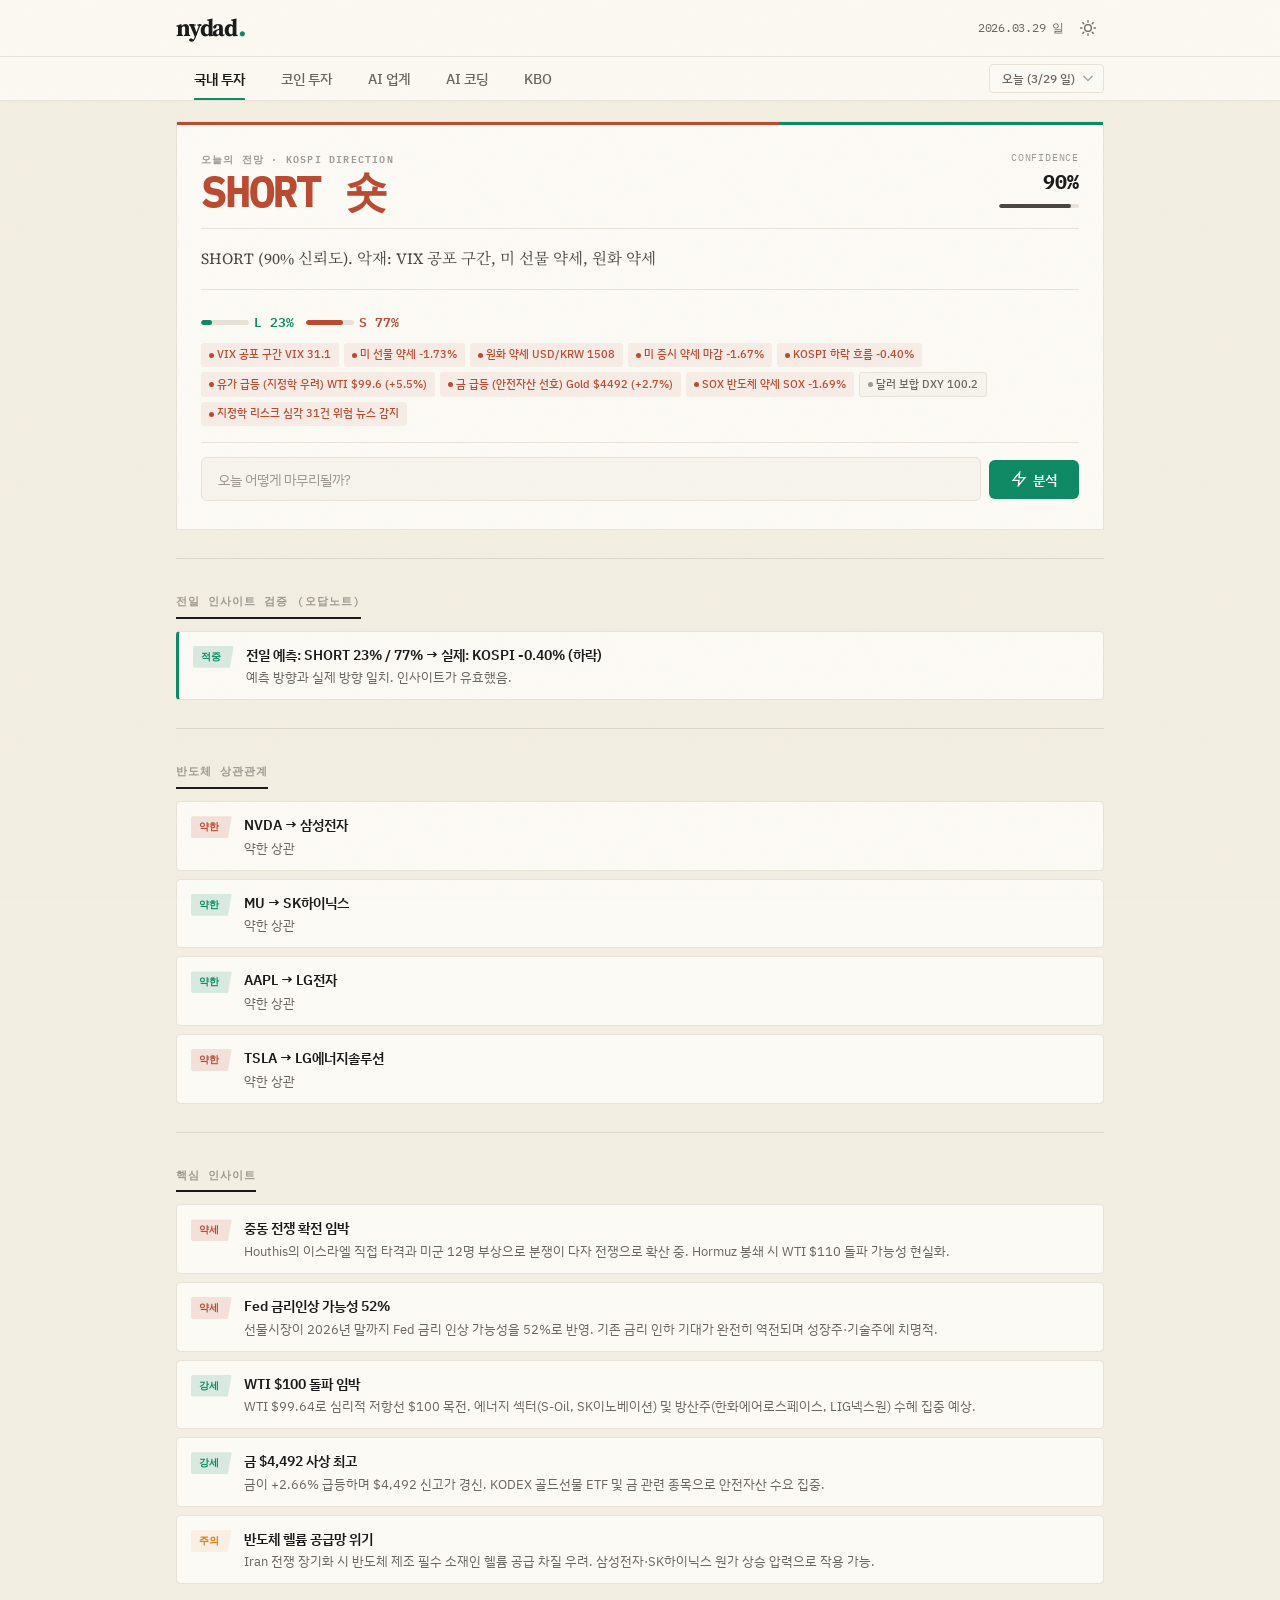
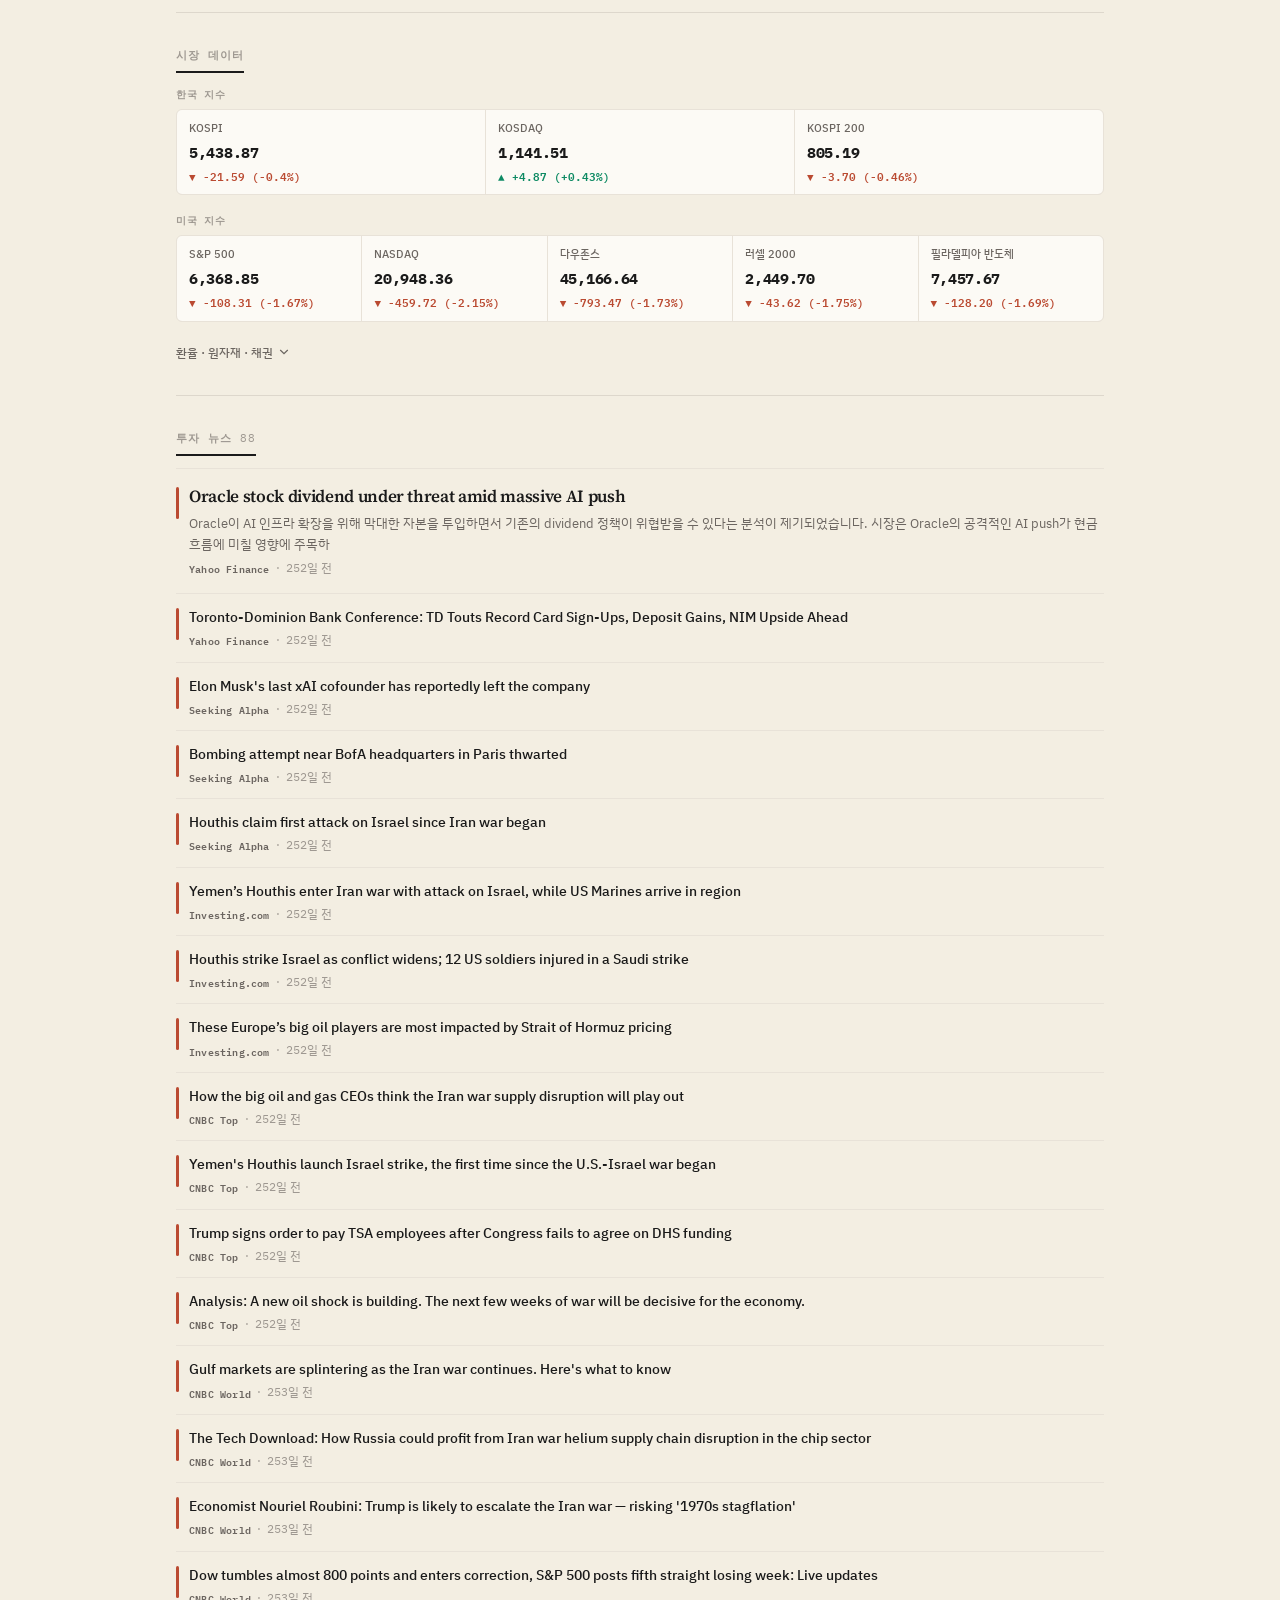
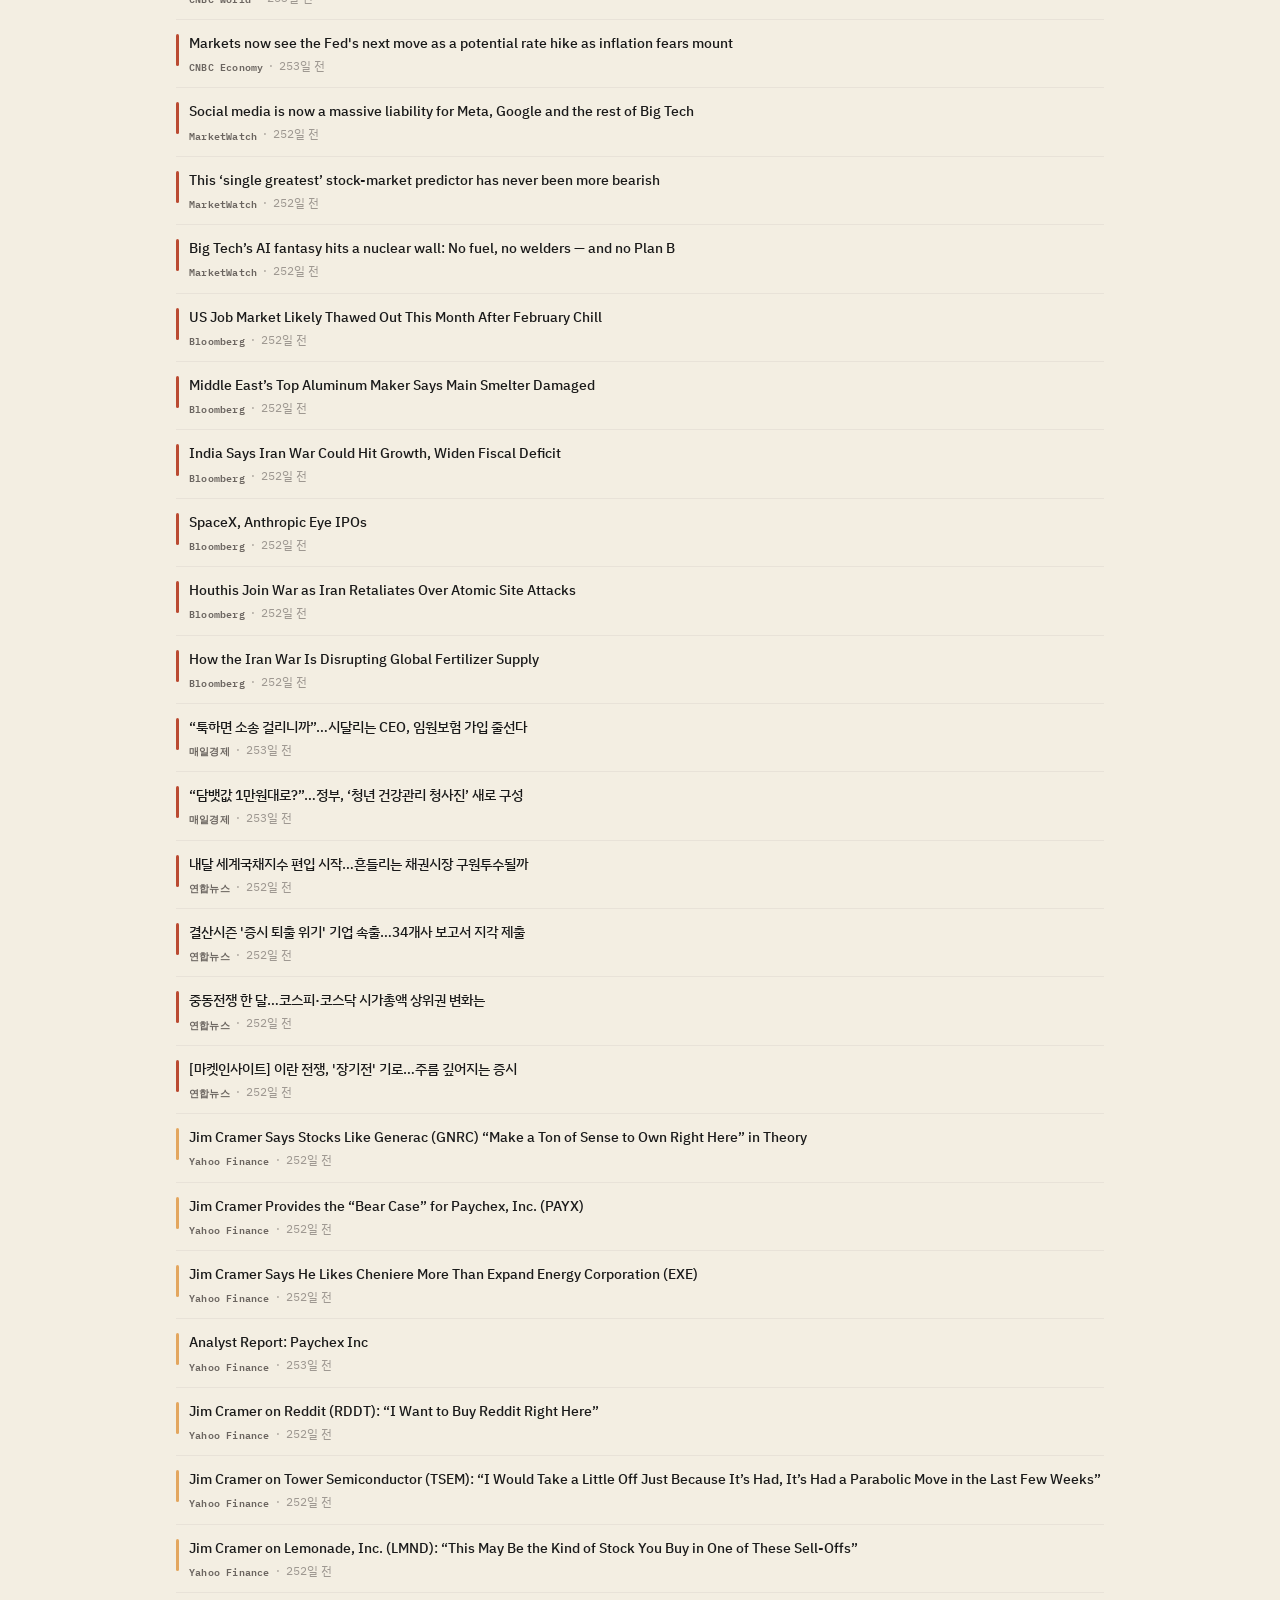
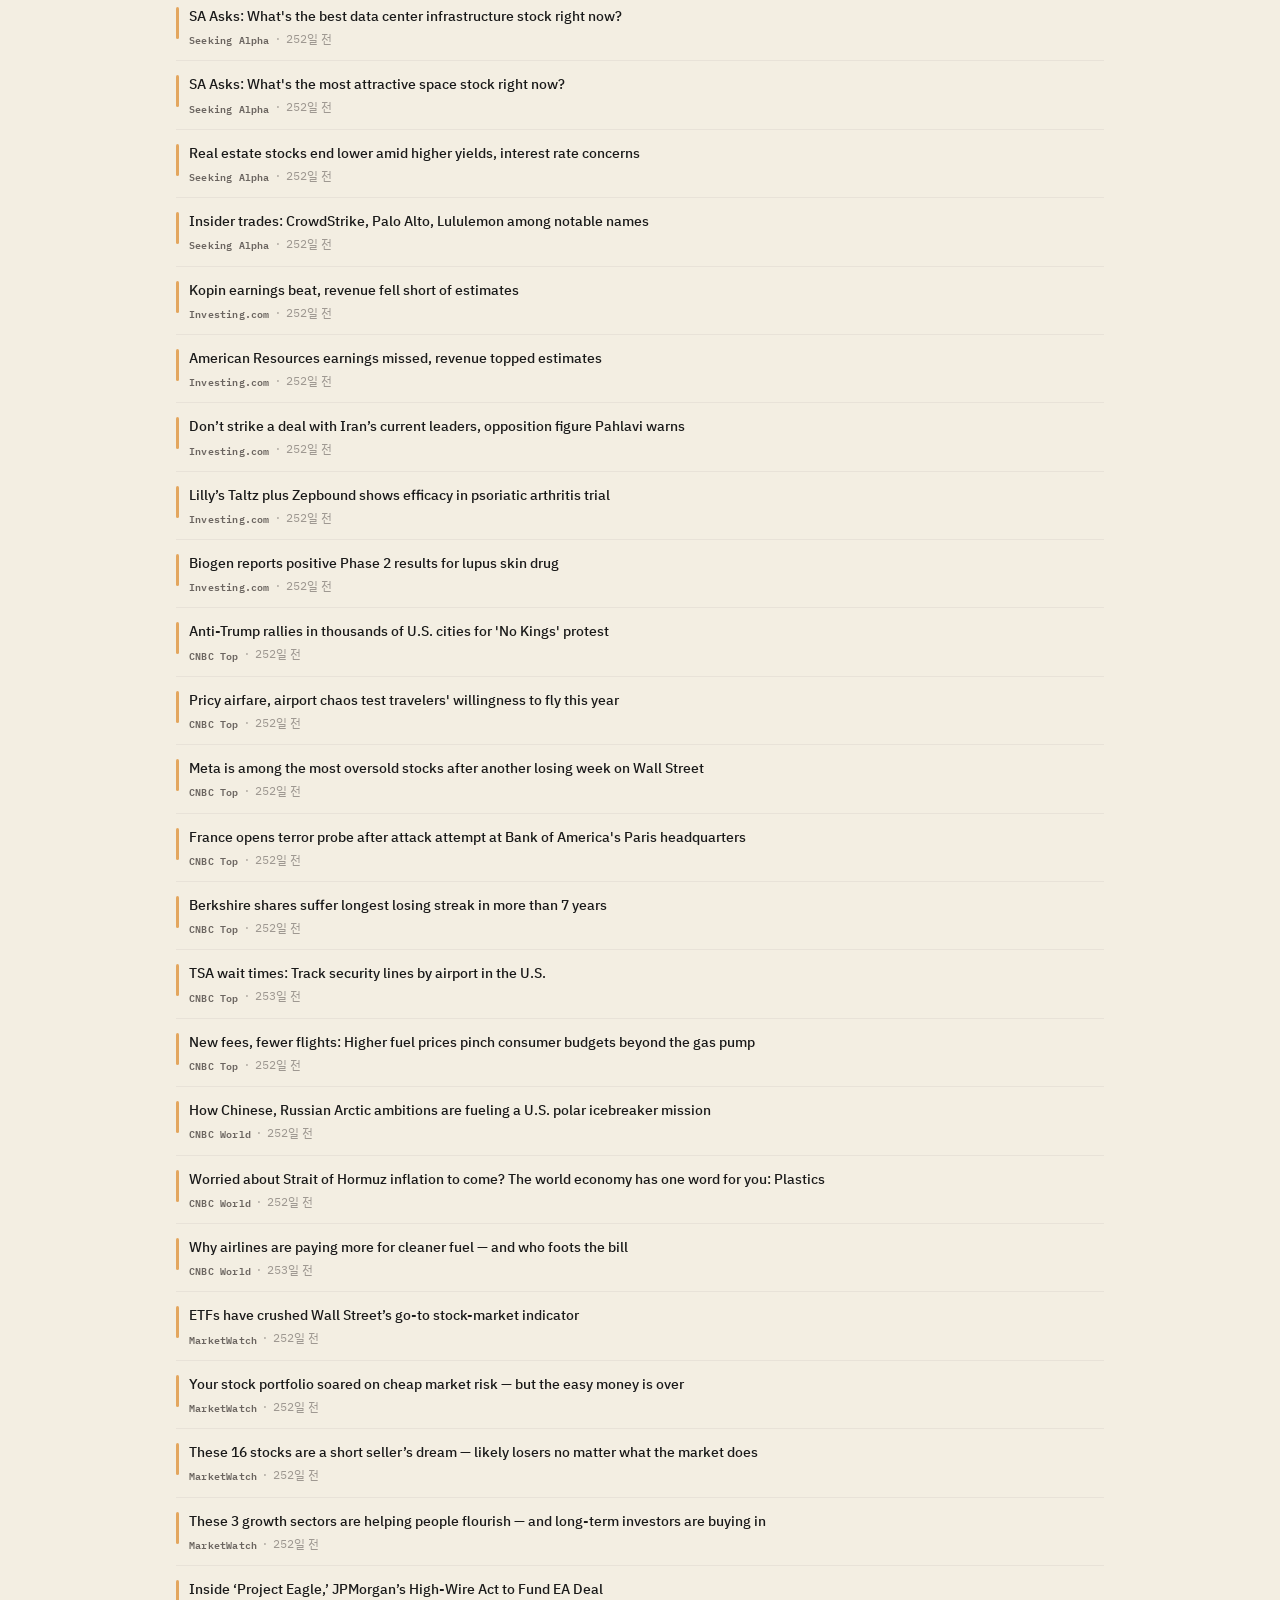
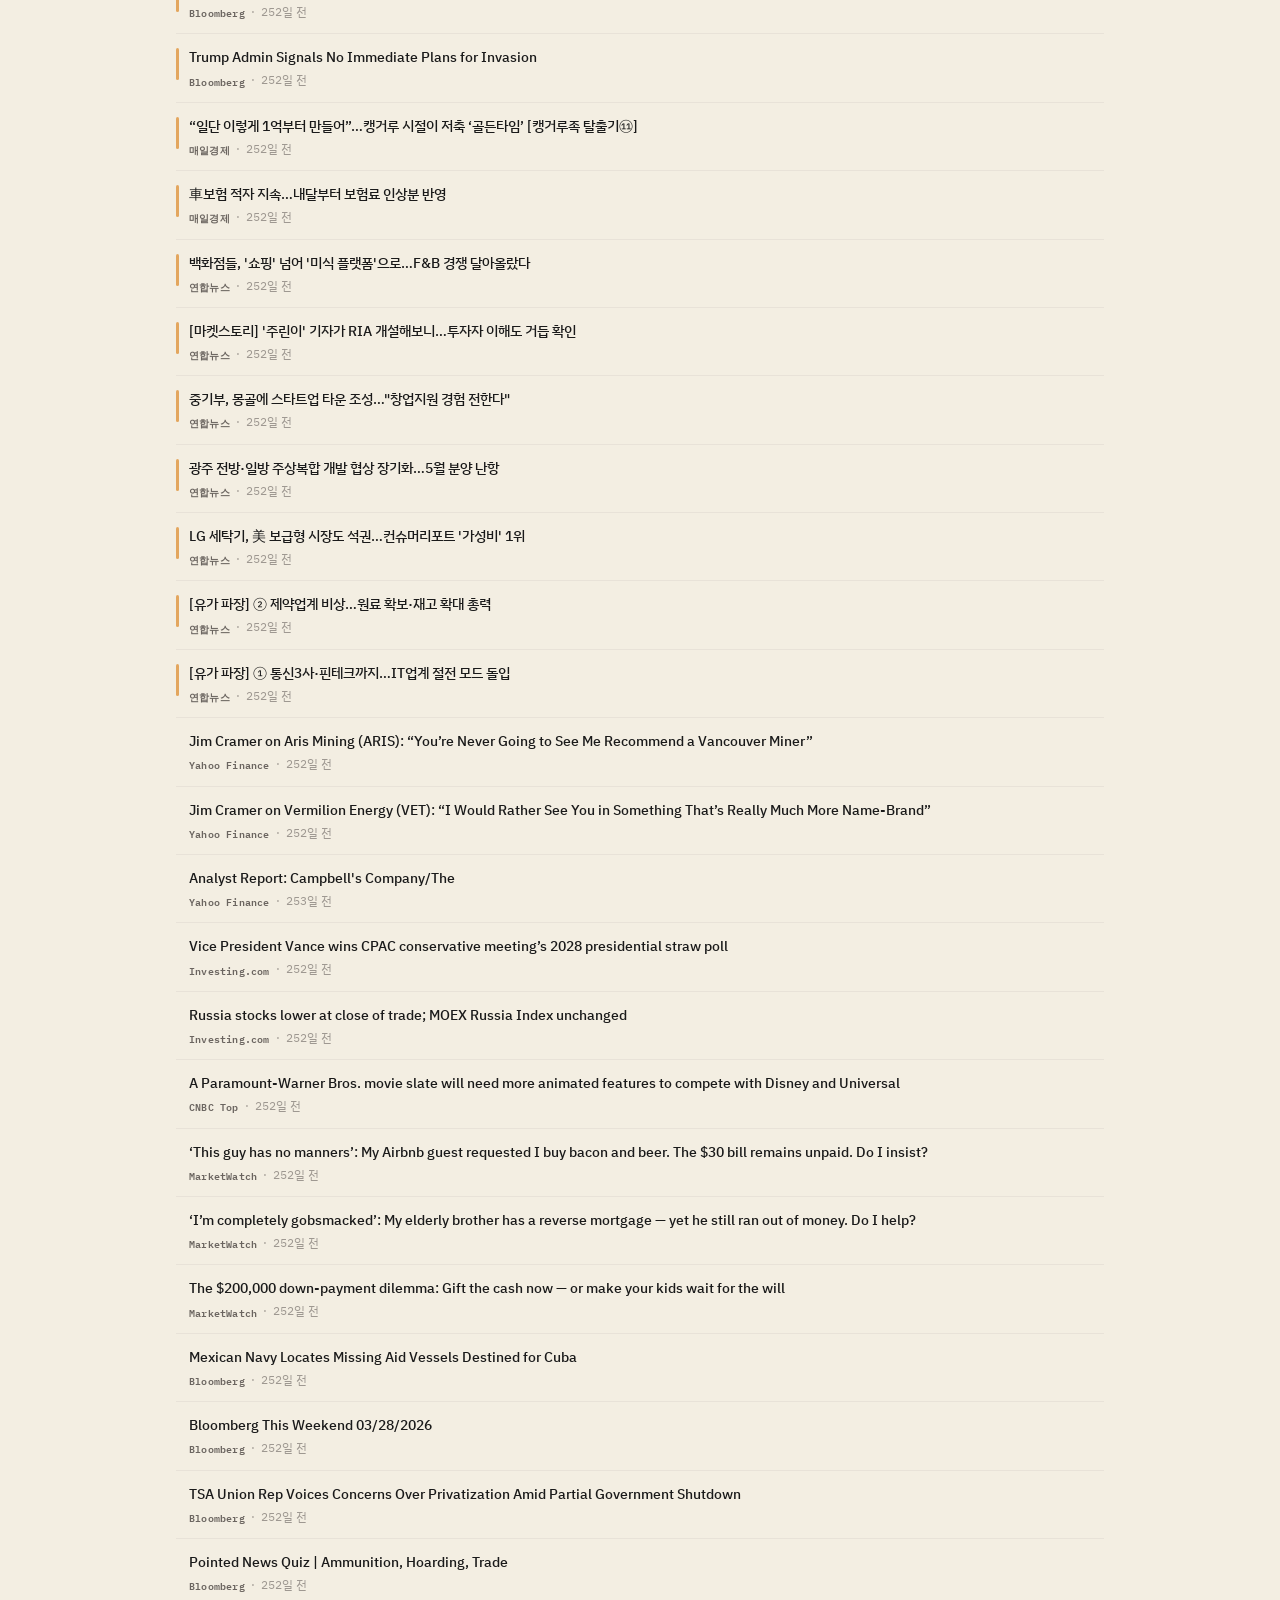
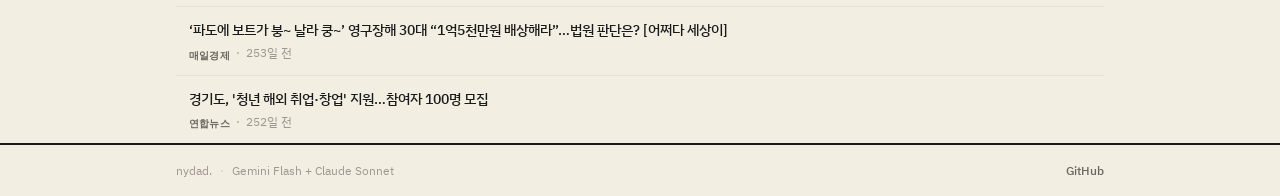
==== commit 7fdc502a: "Fix CSS compat: auto-fit, dvh fallback, form tabular-nums - Market grid: auto-fill → auto-fit (preve" ====
--- a/index.html
+++ b/index.html
@@ -124,6 +124,7 @@
   color: var(--text);
   background: var(--bg);
   line-height: 1.6;
+  min-height: 100vh;
   min-height: 100dvh;
   display: flex;
   flex-direction: column;
@@ -131,6 +132,7 @@
 }
 a { color: inherit; text-decoration: none; }
 button { font-family: inherit; border: none; background: none; cursor: pointer; color: inherit; }
+input, select, button, textarea { font-variant-numeric: tabular-nums lining-nums; }
 img { display: block; max-width: 100%; }
 .hidden { display: none !important; }
 
@@ -568,7 +570,7 @@
 }
 .market-grid {
   display: grid;
-  grid-template-columns: repeat(auto-fill, minmax(140px, 1fr));
+  grid-template-columns: repeat(auto-fit, minmax(140px, 1fr));
   gap: 1px;
   background: var(--border);
   border-radius: var(--radius-lg);
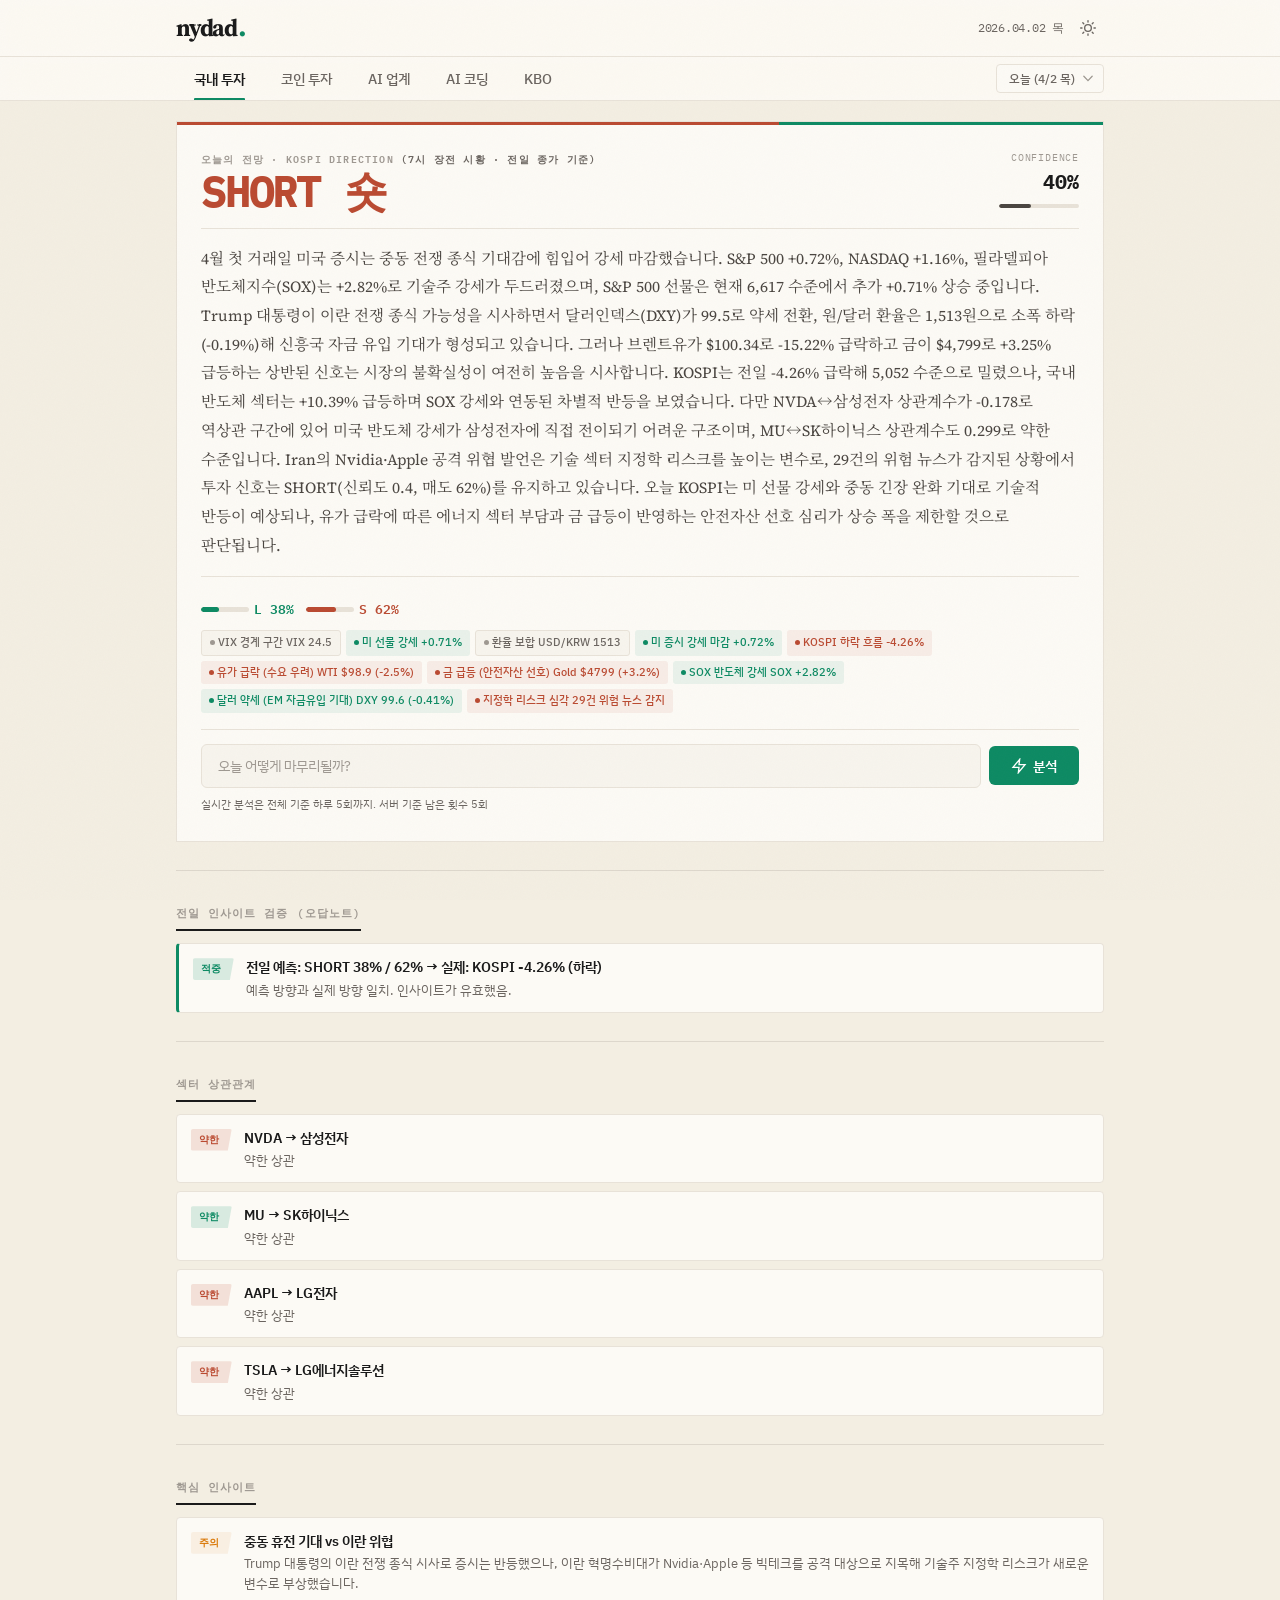
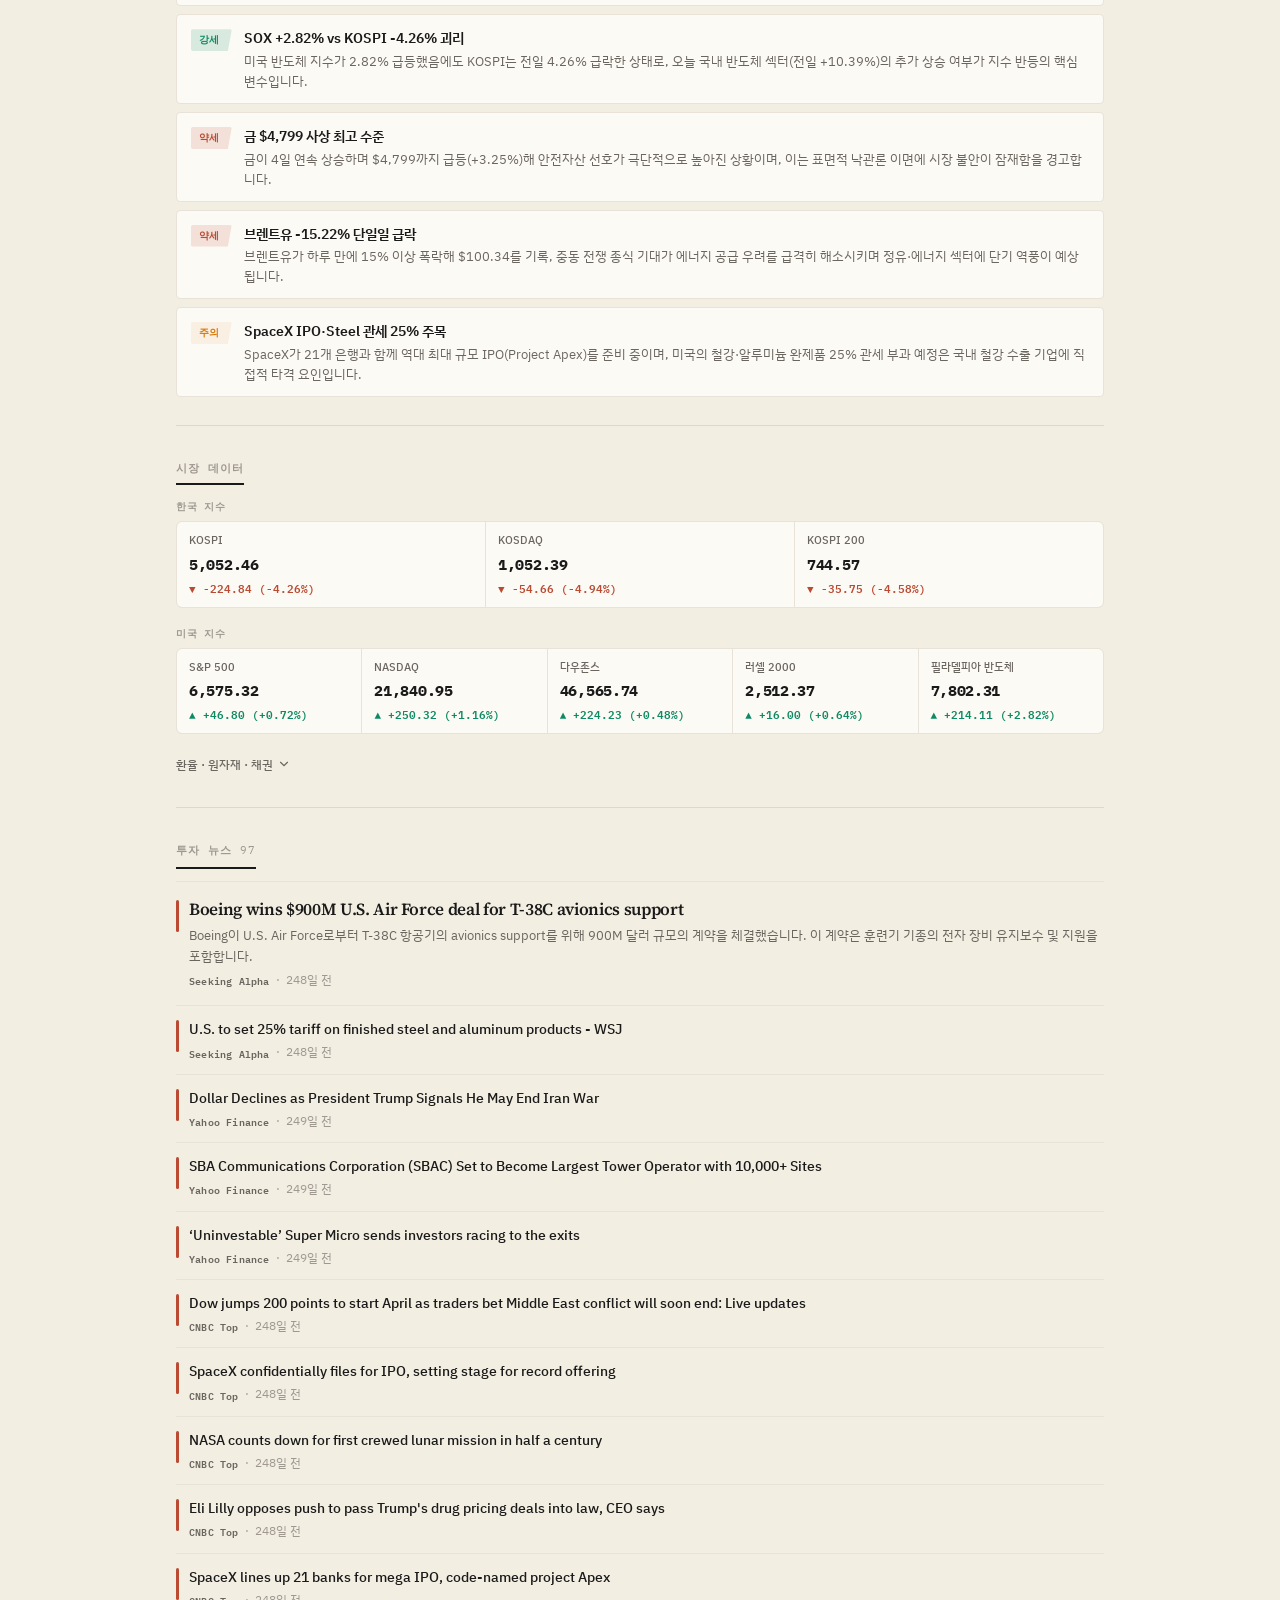
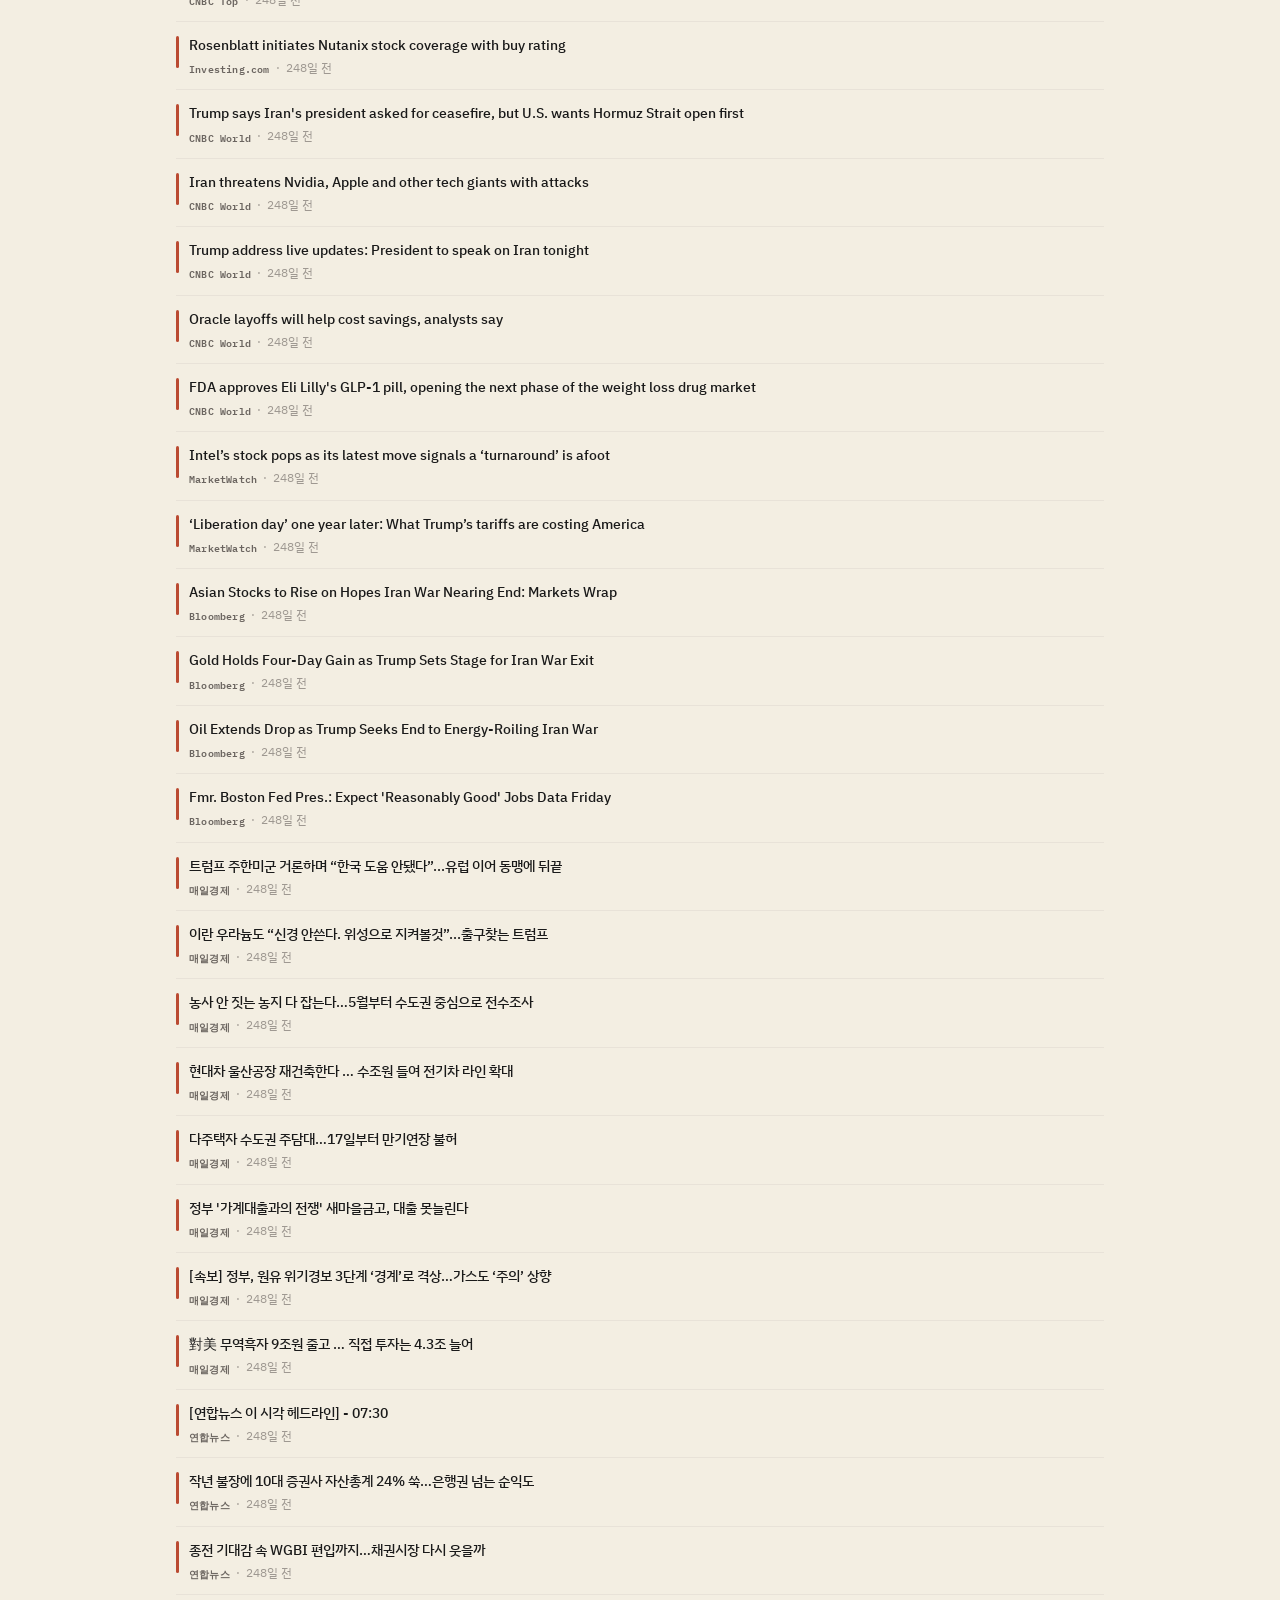
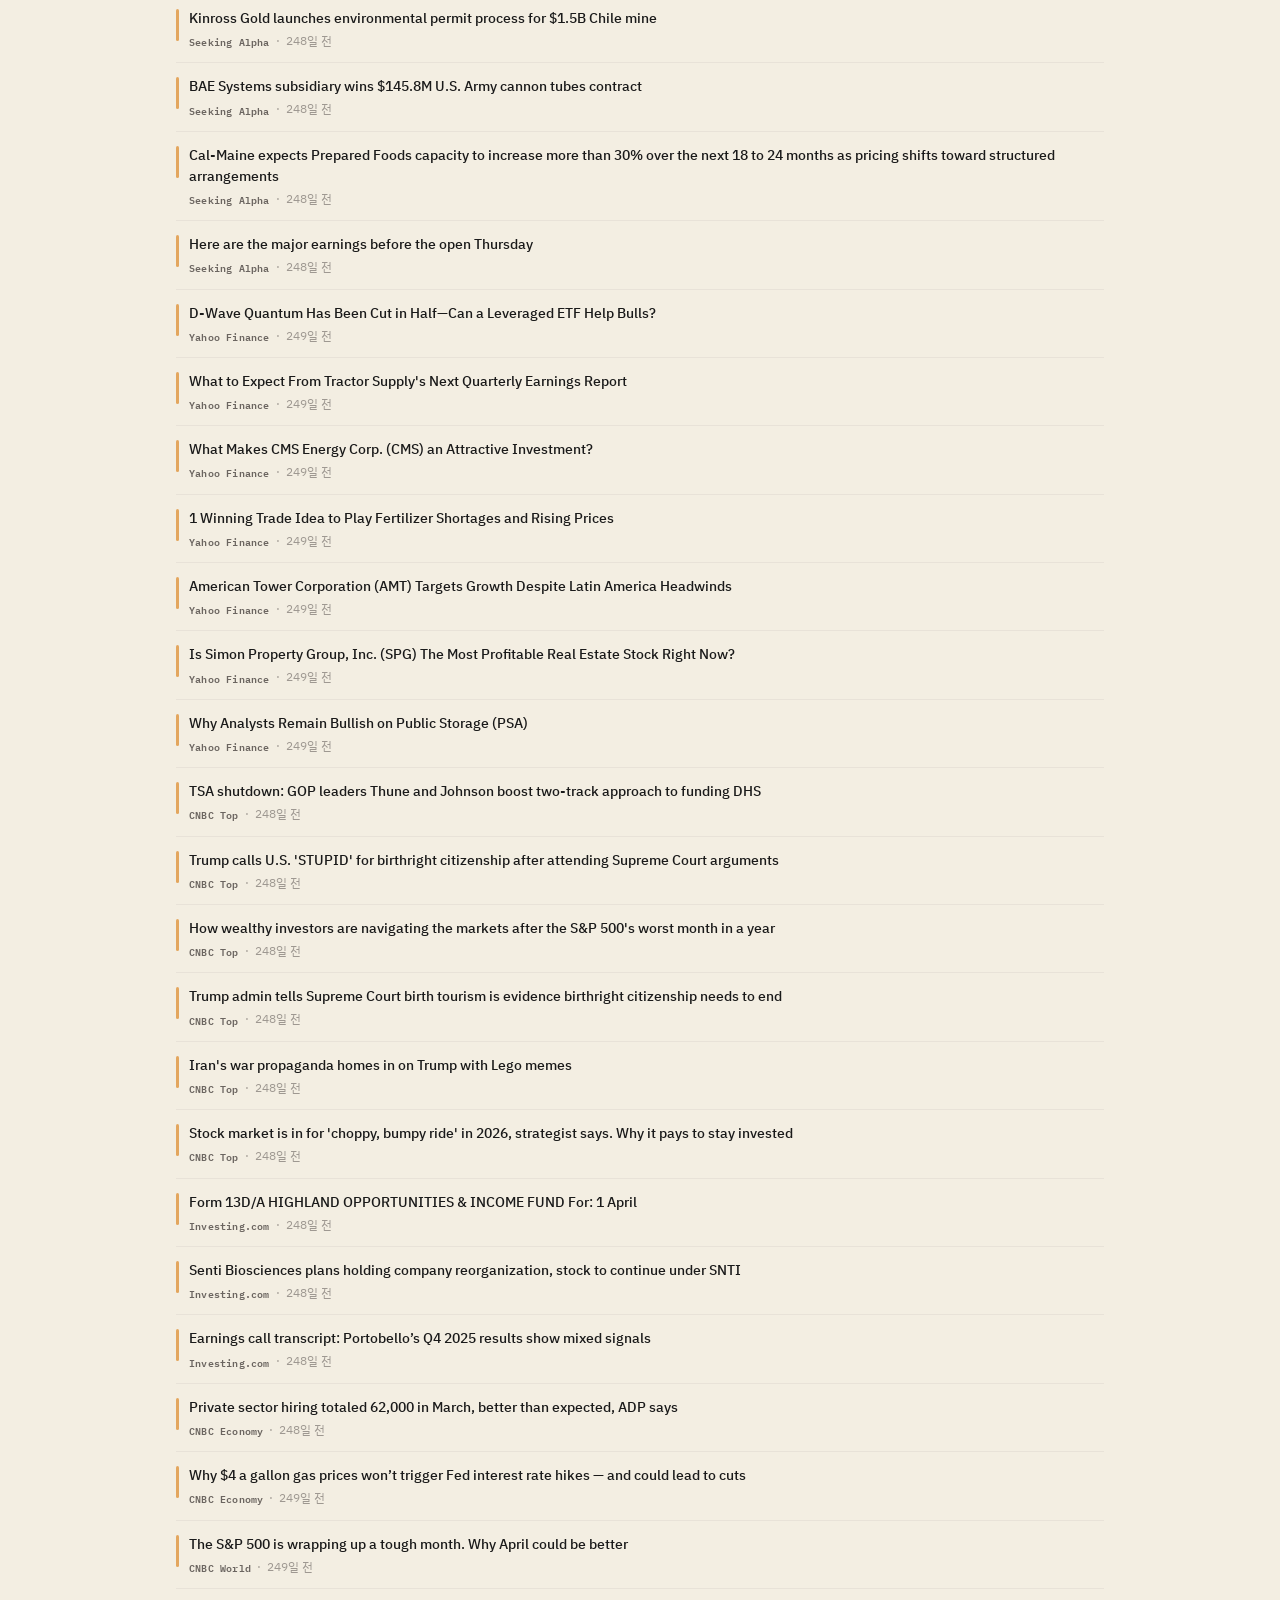
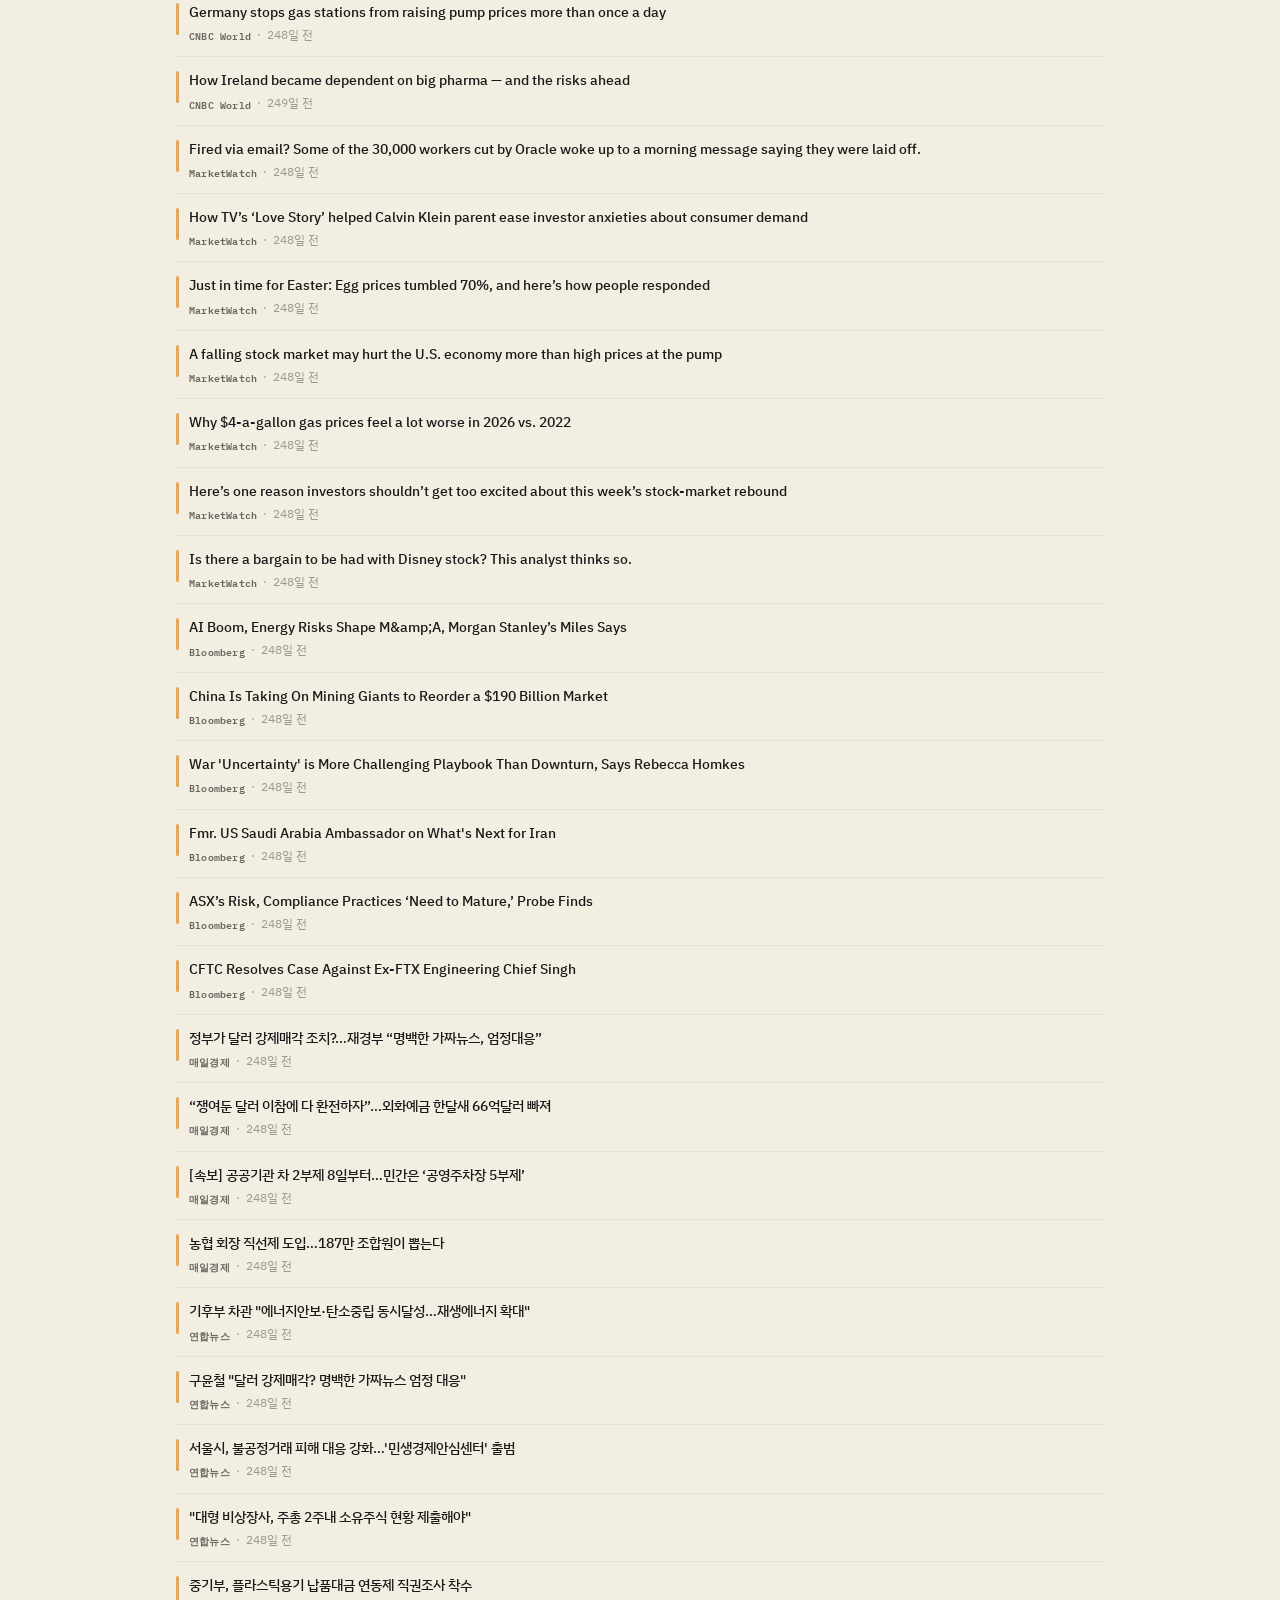
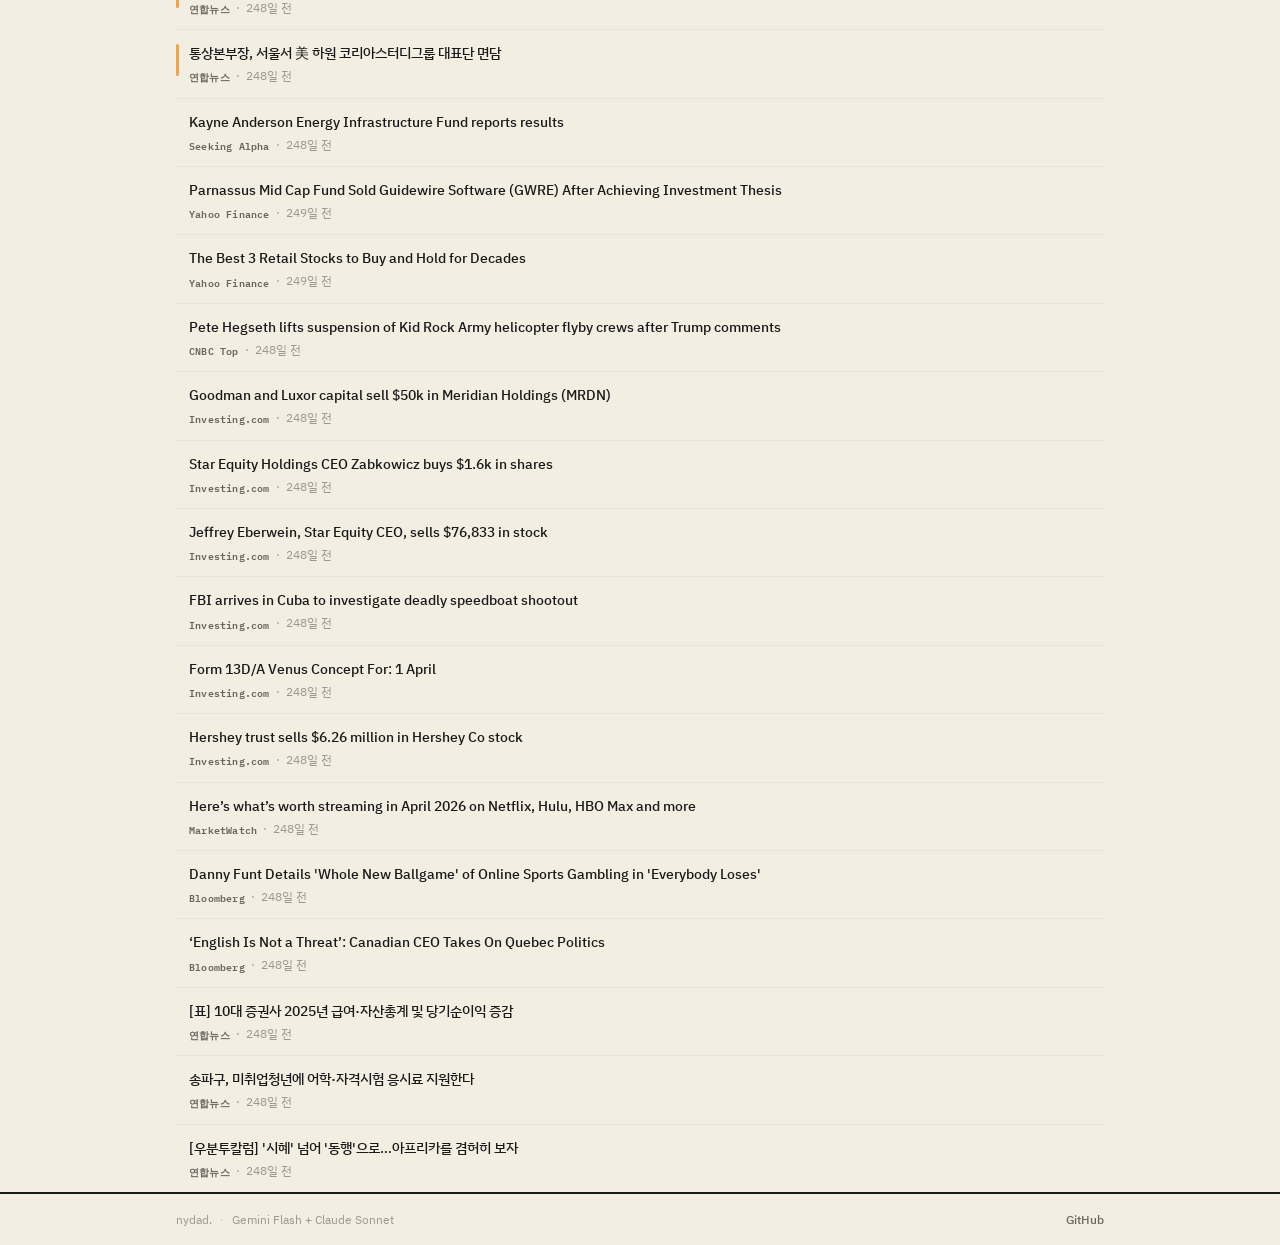
==== commit 01408917: "Overhaul KOSPI analysis: fix short bias, add sector correlations, midday analysis Major changes: - F" ====
--- a/index.html
+++ b/index.html
@@ -1243,6 +1243,7 @@
 }
 .live-topbar.long { background: var(--bull); }
 .live-topbar.short { background: var(--bear); }
+.live-topbar.neutral { background: var(--text-3); }
 .live-topbar-left { display: flex; align-items: center; gap: 8px; }
 .live-pulse {
   width: 6px; height: 6px; border-radius: 50%;
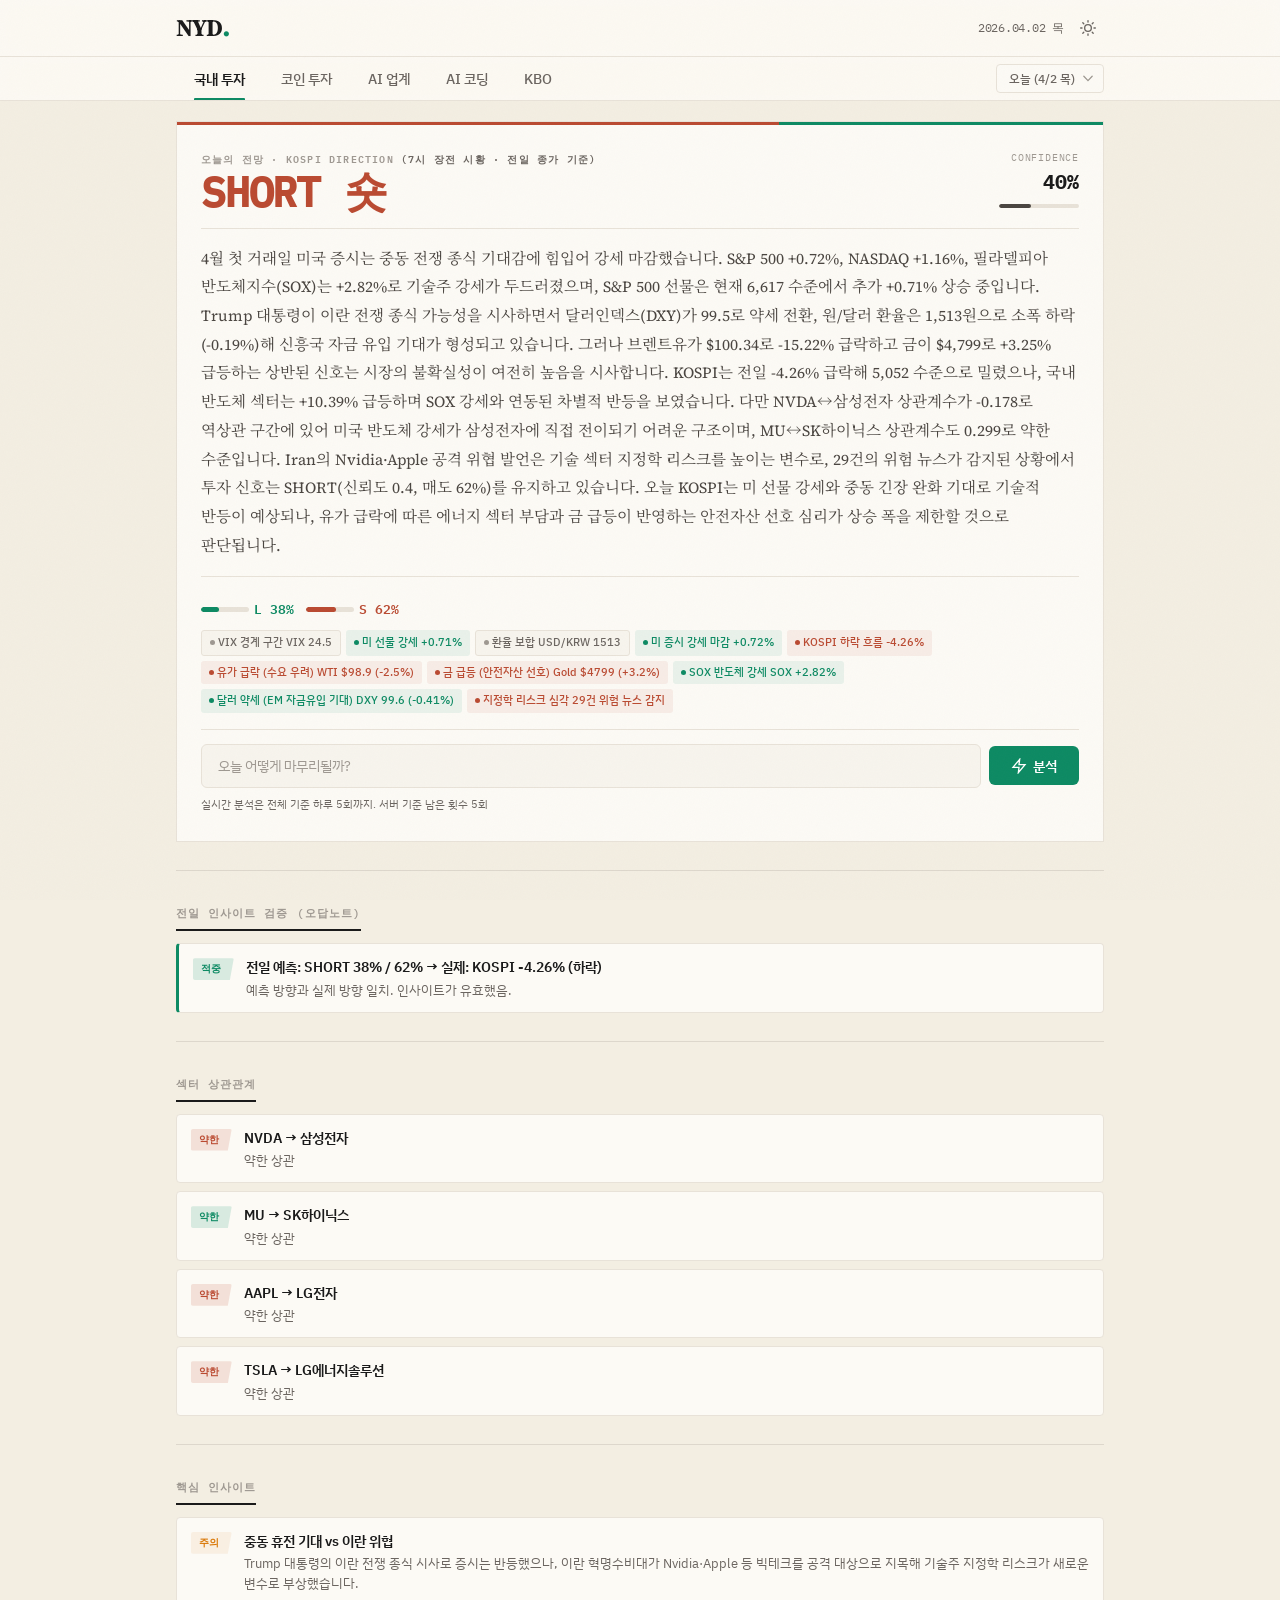
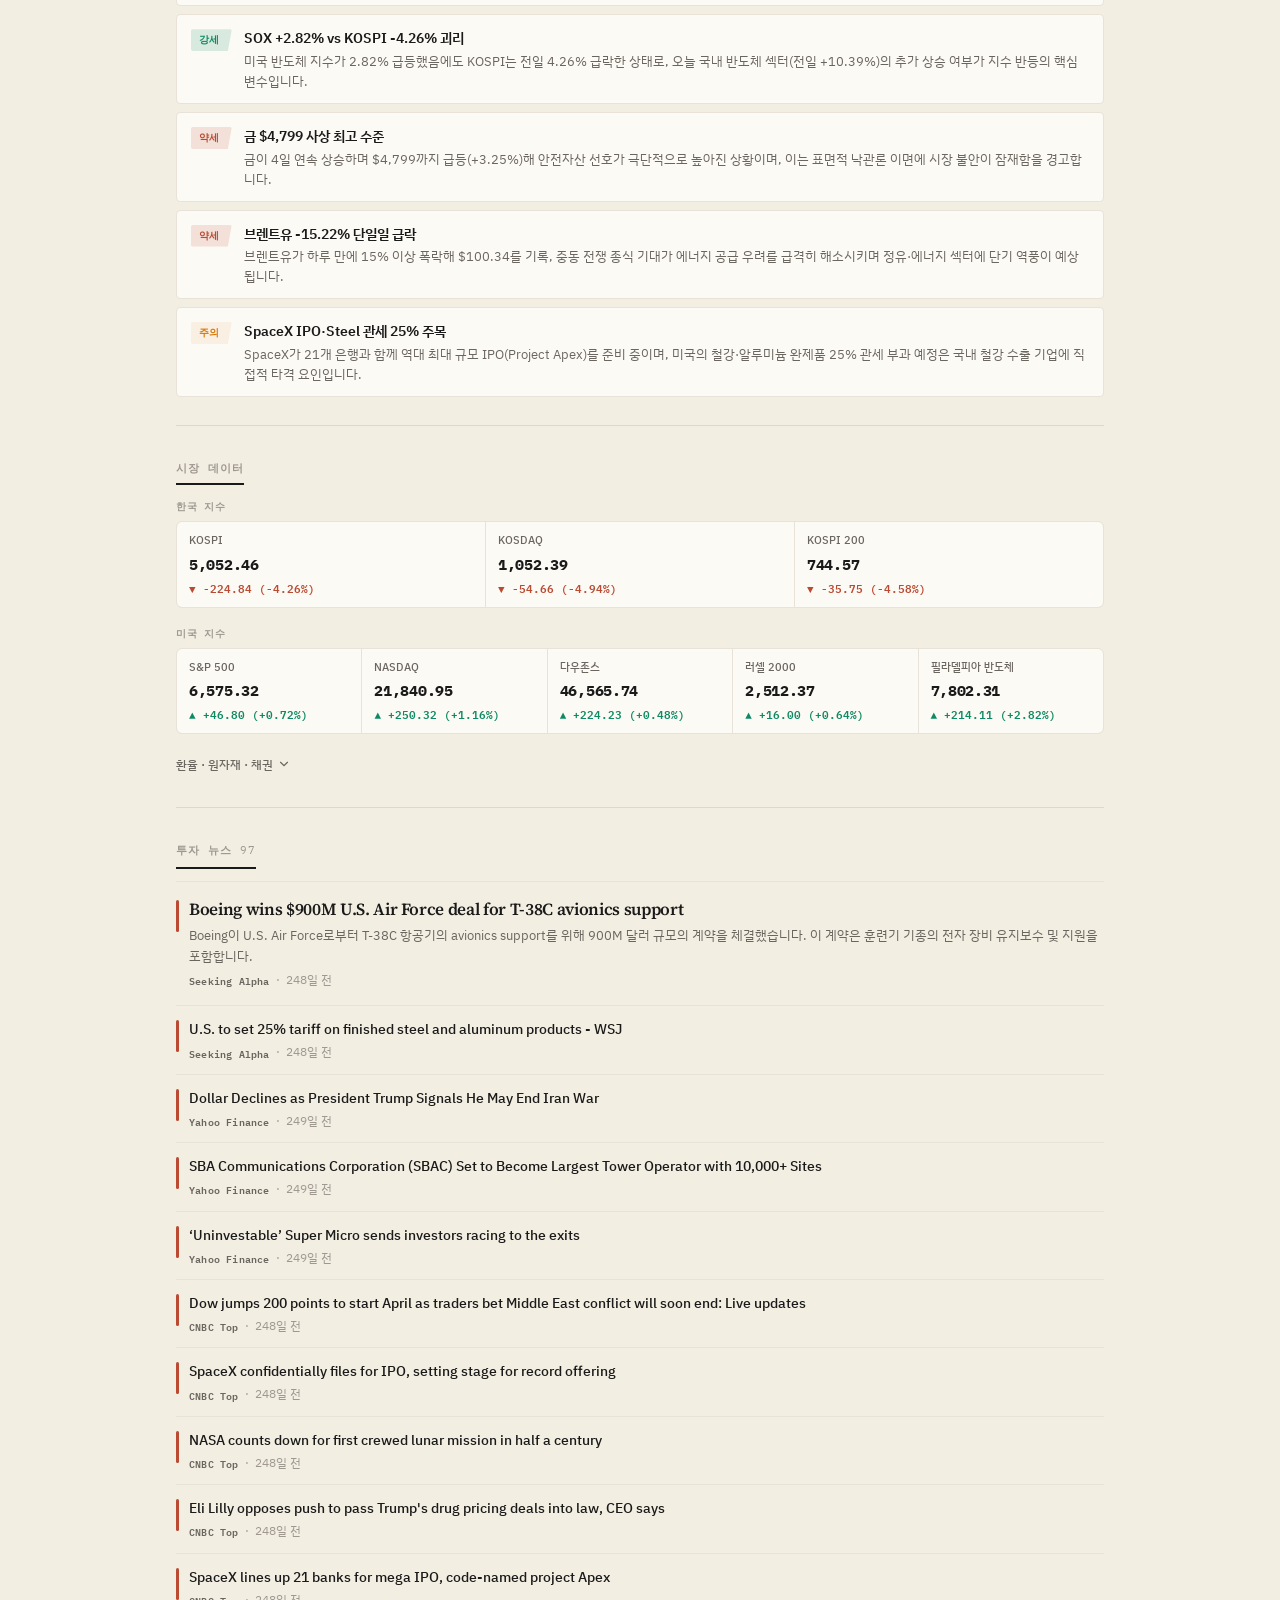
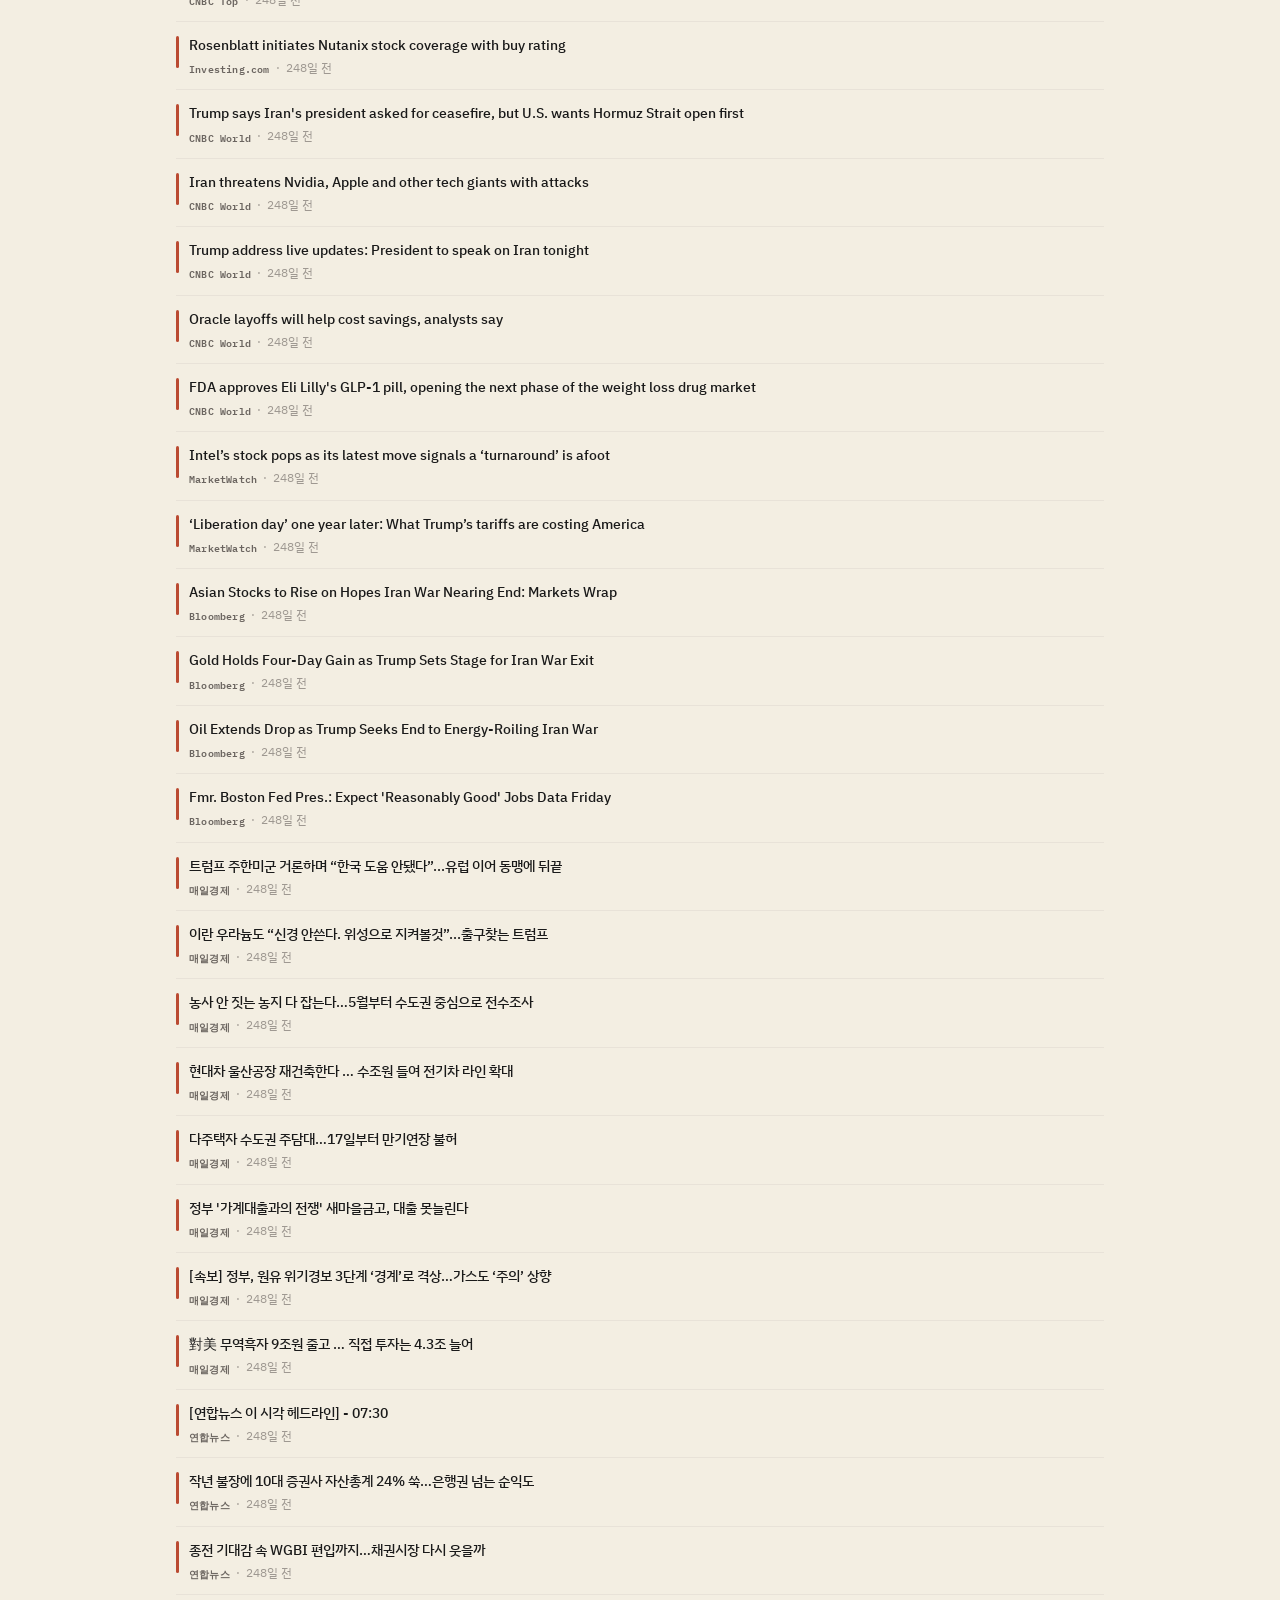
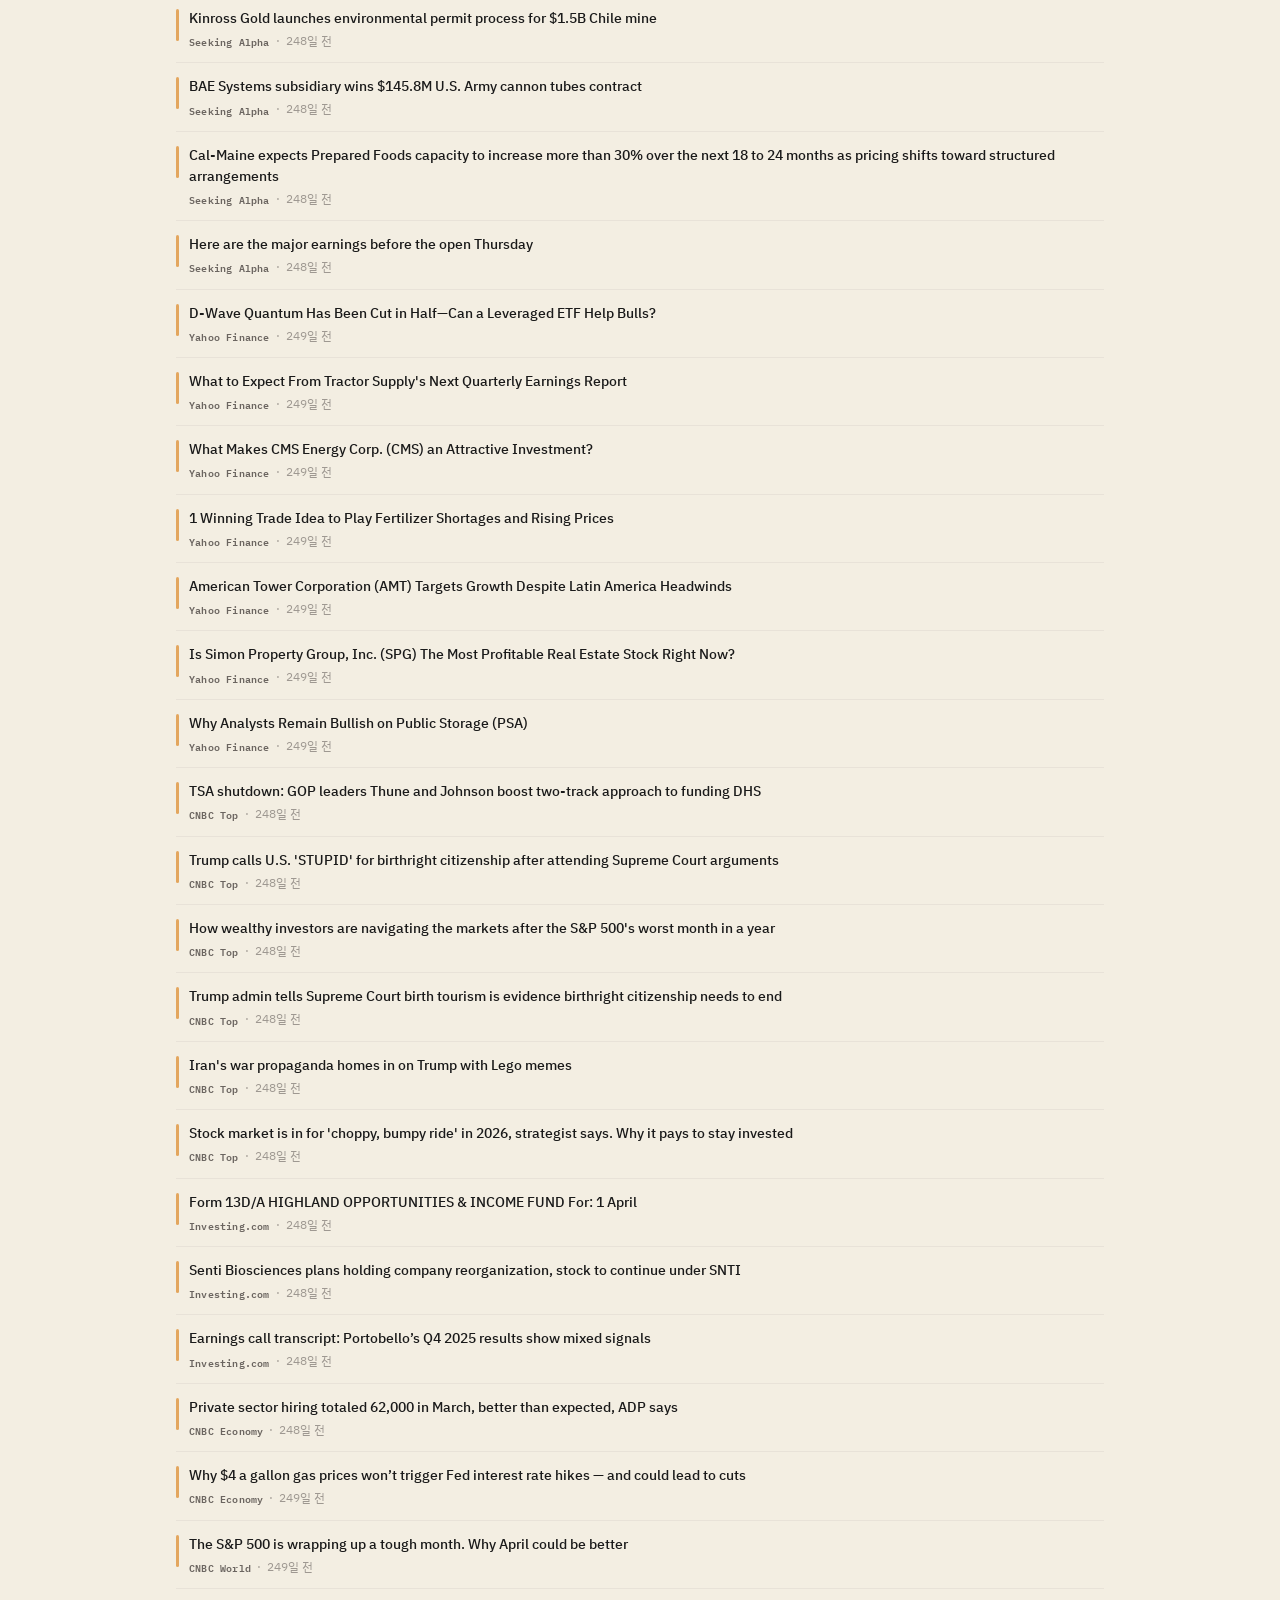
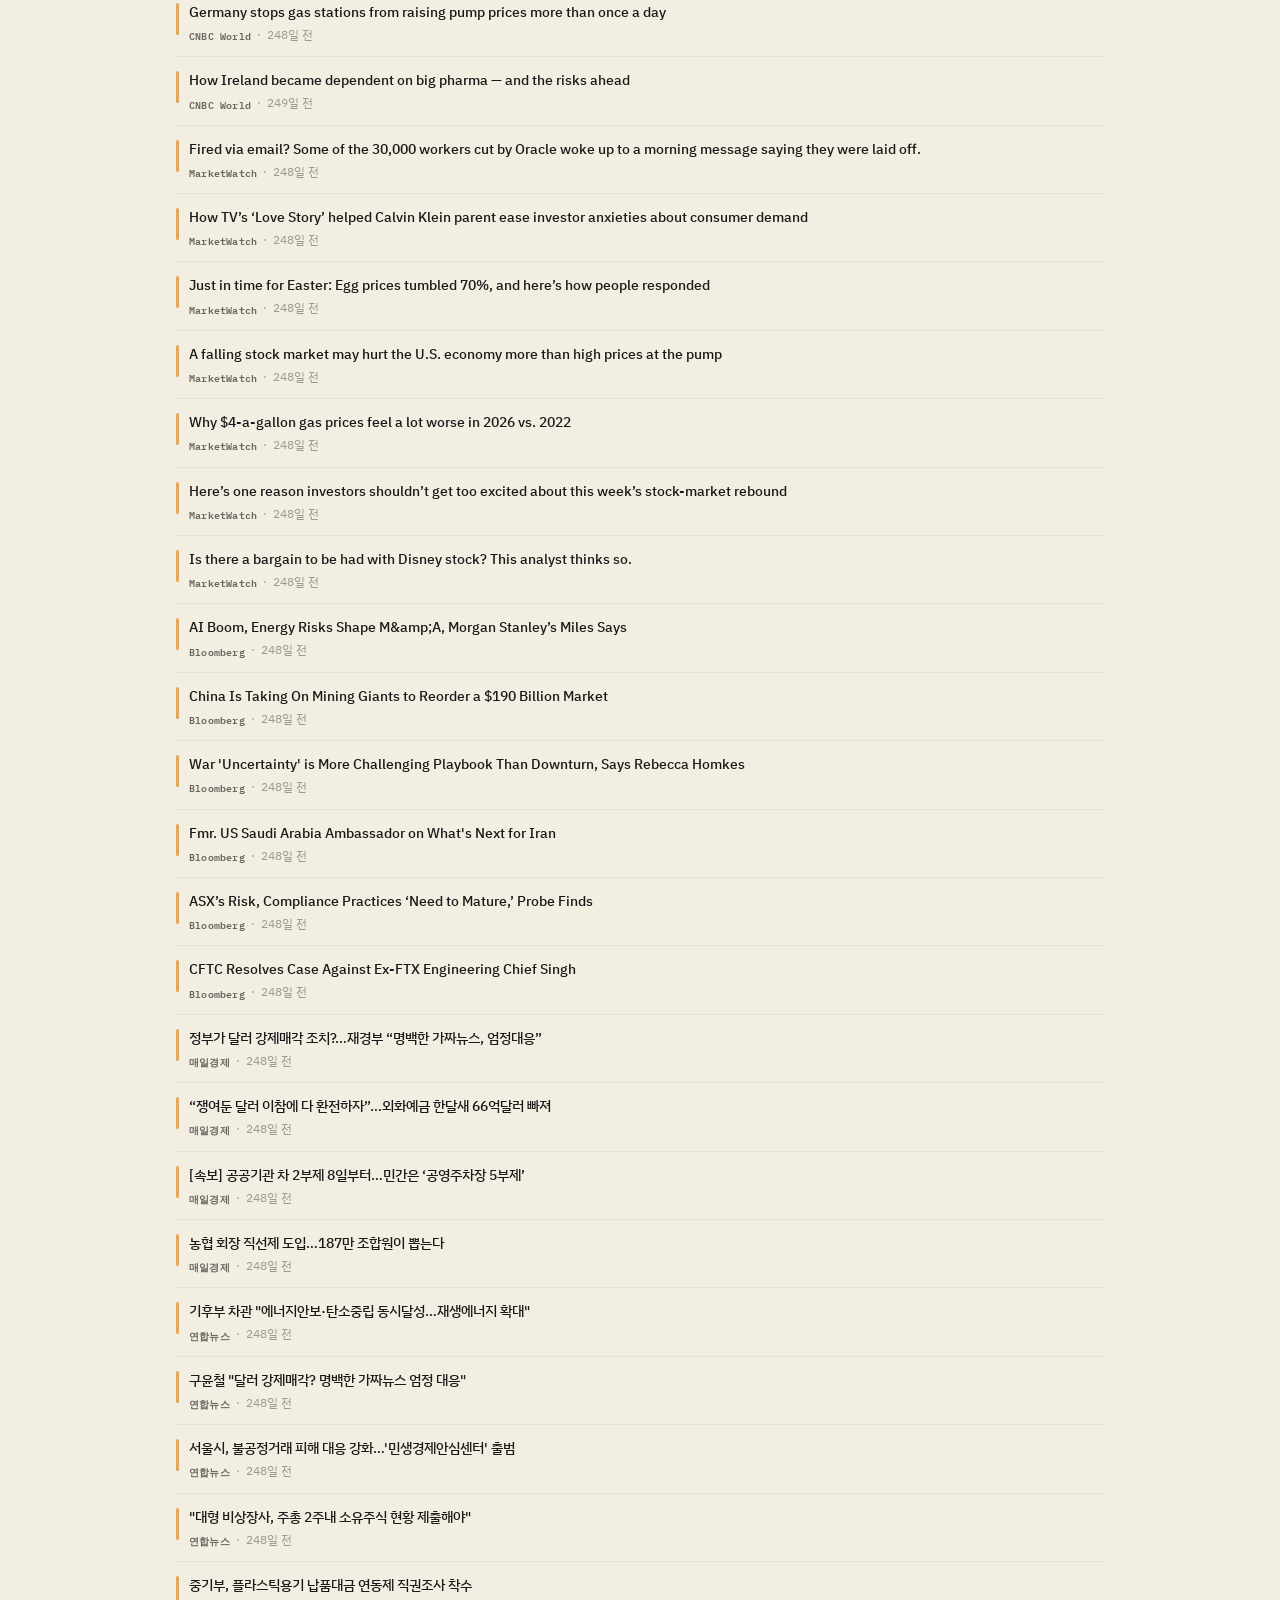
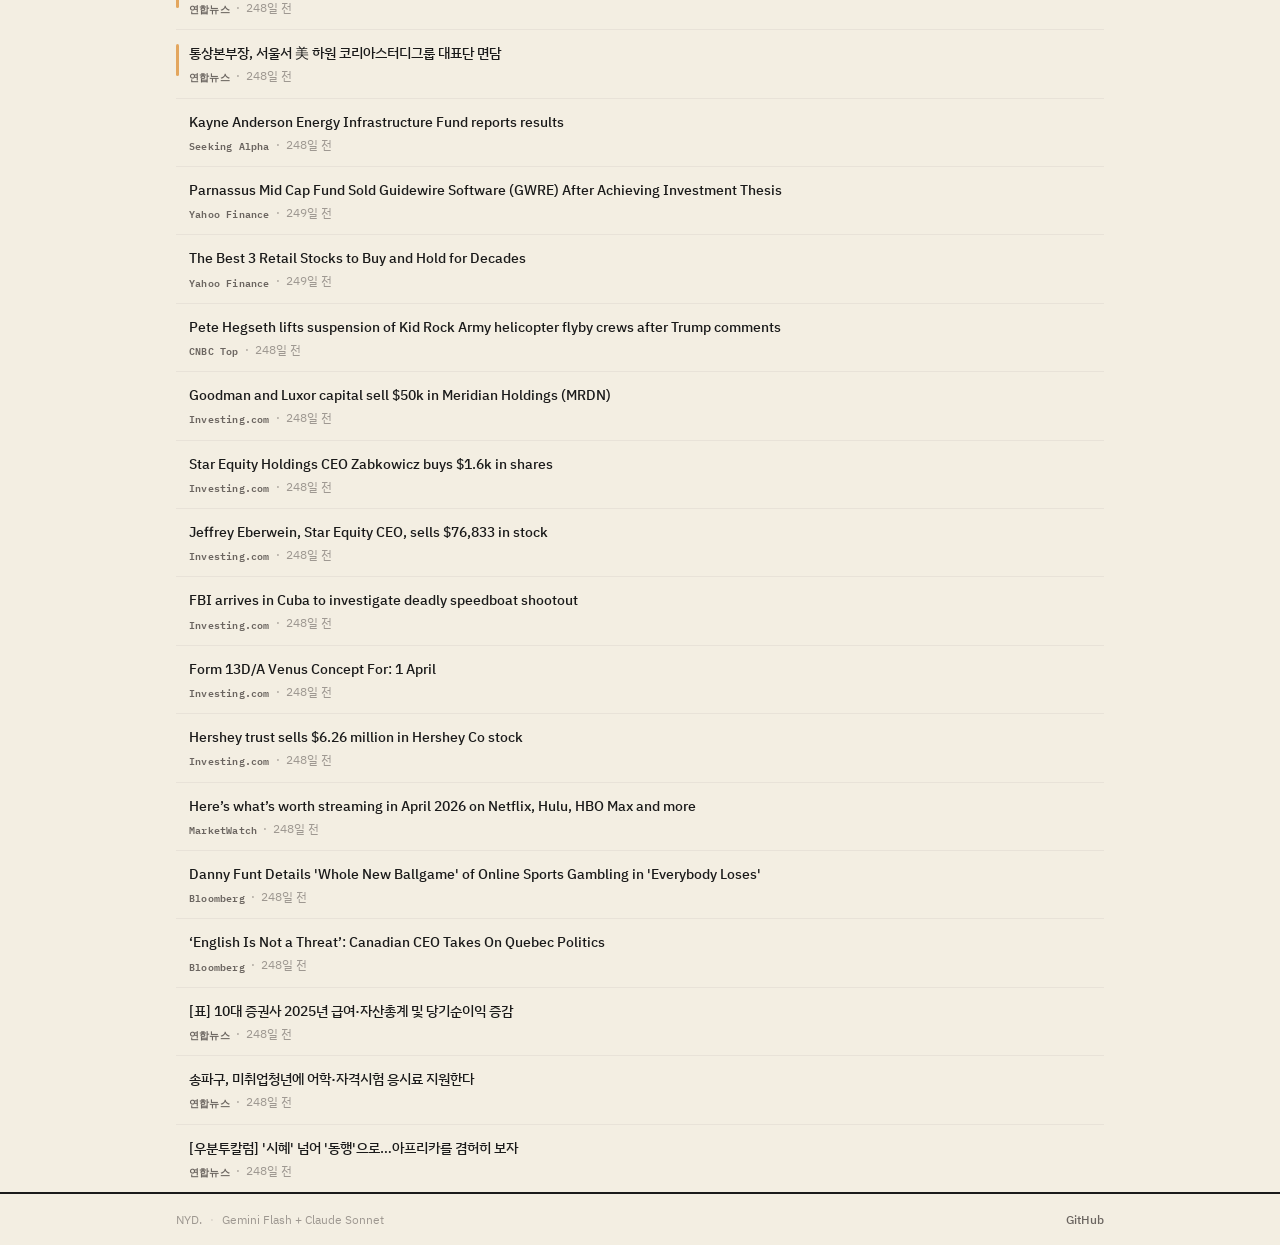
==== commit 914b1a77: "Rebrand: nydad. → NYD. Daily Digest Co-Authored-By: Claude Opus 4.6 (1M context) <noreply@anthropic." ====
--- a/index.html
+++ b/index.html
@@ -3,7 +3,7 @@
 <head>
 <meta charset="UTF-8">
 <meta name="viewport" content="width=device-width, initial-scale=1.0, viewport-fit=cover">
-<title>nydad. — Daily Digest</title>
+<title>NYD. — Daily Digest</title>
 <meta name="description" content="투자, AI, 코인, KBO — 매일 자동 큐레이션되는 프리미엄 다이제스트">
 <meta name="theme-color" content="#F3EEE2">
 <link rel="icon" href="data:image/svg+xml,<svg xmlns='http://www.w3.org/2000/svg' viewBox='0 0 32 32'><rect width='32' height='32' rx='4' fill='%230D8A63'/><text x='16' y='23' text-anchor='middle' fill='white' font-size='20' font-weight='bold' font-family='serif'>N</text></svg>">
@@ -12,7 +12,7 @@
 <link href="https://fonts.googleapis.com/css2?family=IBM+Plex+Mono:wght@400;500;600;700&family=IBM+Plex+Sans+KR:wght@300;400;500;600;700&family=IBM+Plex+Sans:wght@300;400;500;600;700&family=Source+Serif+4:ital,opsz,wght@0,8..60,300;0,8..60,400;0,8..60,600;0,8..60,700;1,8..60,400&family=Noto+Serif+KR:wght@400;600;700&display=swap" rel="stylesheet">
 <style>
 /* ============================================================
-   nydad. Daily Digest v2.0 — "Paper Ledger"
+   NYD. Daily Digest v2.0 — "Paper Ledger"
    Editorial Light Theme + Bento Grid + Financial Newspaper
    ============================================================ */
 
@@ -1307,7 +1307,7 @@
 <header class="header">
   <div class="container header-inner">
     <a href="./" class="logo">
-      <span class="logo-word">nydad</span><span class="logo-dot">.</span>
+      <span class="logo-word">NYD</span><span class="logo-dot">.</span>
     </a>
     <div class="header-right">
       <span class="header-date"></span>
@@ -1350,7 +1350,7 @@
 <!-- Footer -->
 <footer class="footer">
   <div class="container footer-inner">
-    <span>nydad.</span>
+    <span>NYD.</span>
     <span class="sep">·</span>
     <span>Gemini Flash + Claude Sonnet</span>
     <a href="https://github.com/nydad/nydad-bot" target="_blank" rel="noopener">GitHub</a>
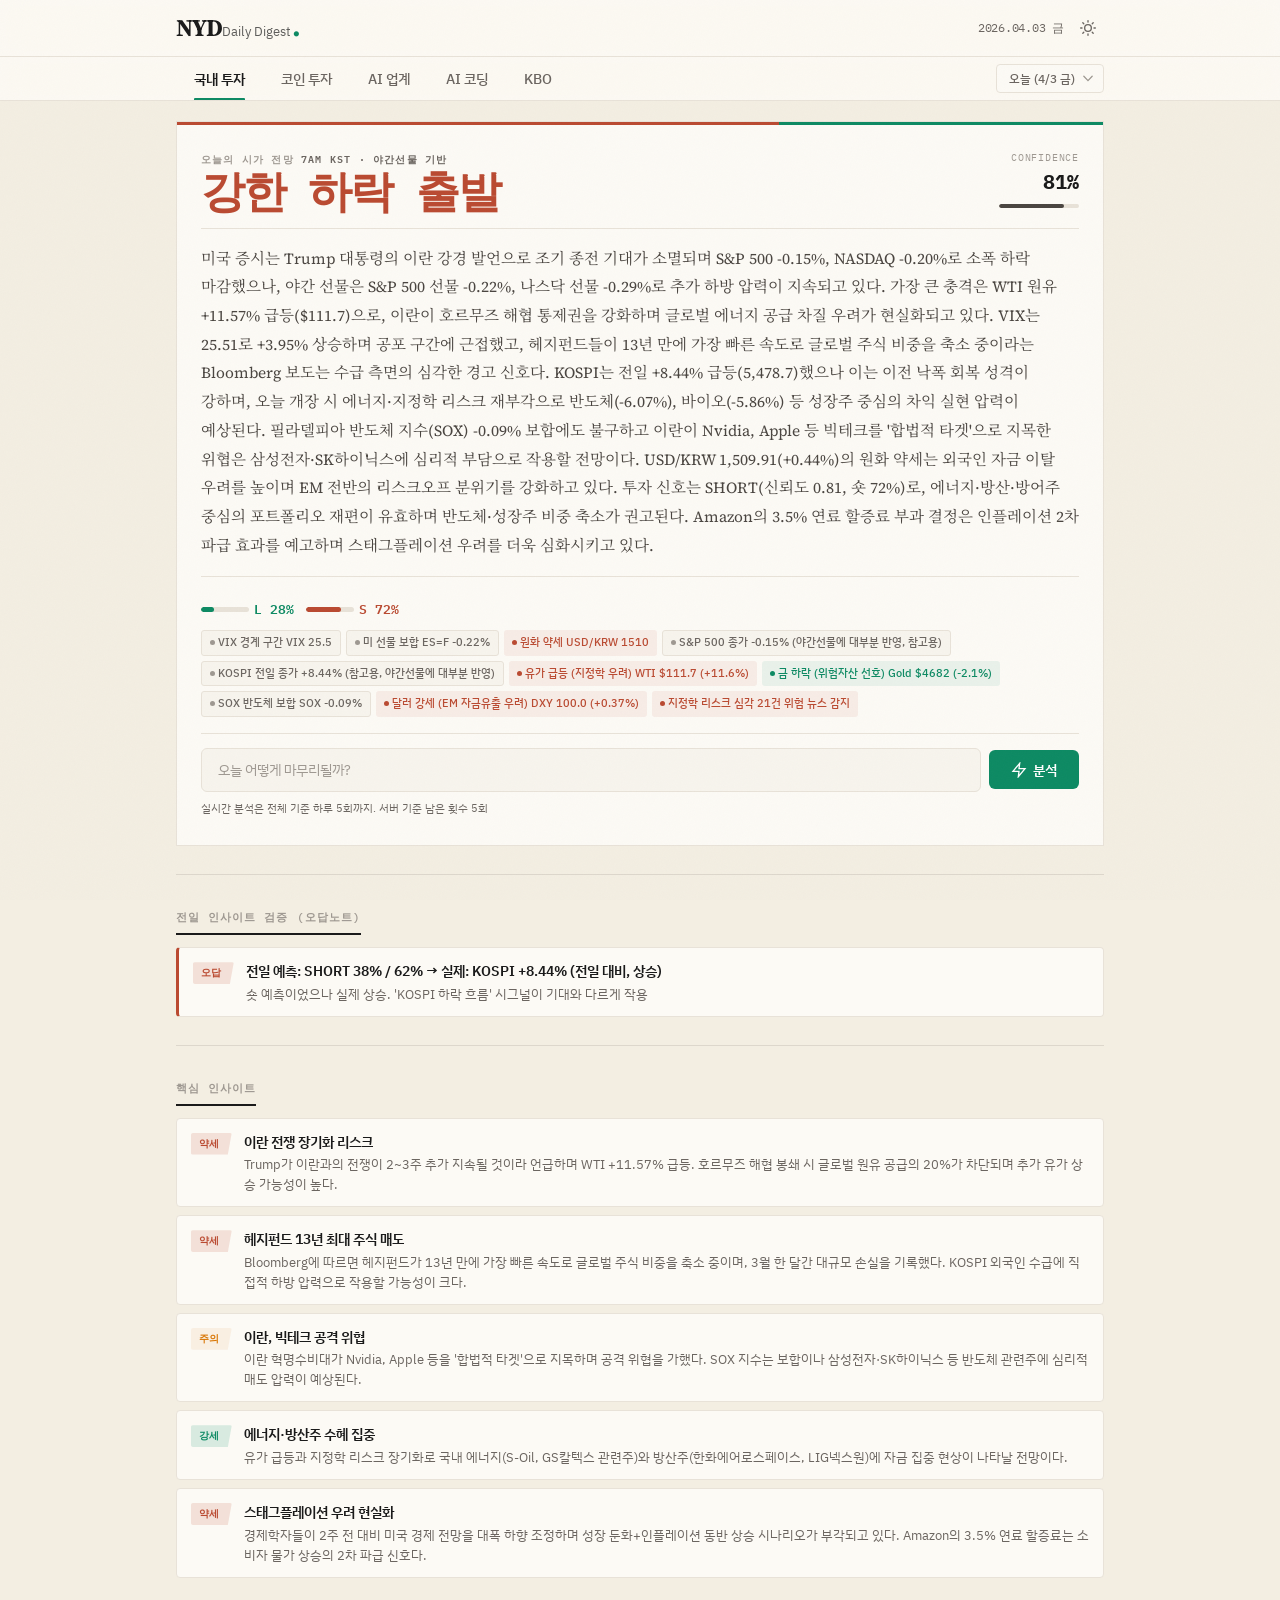
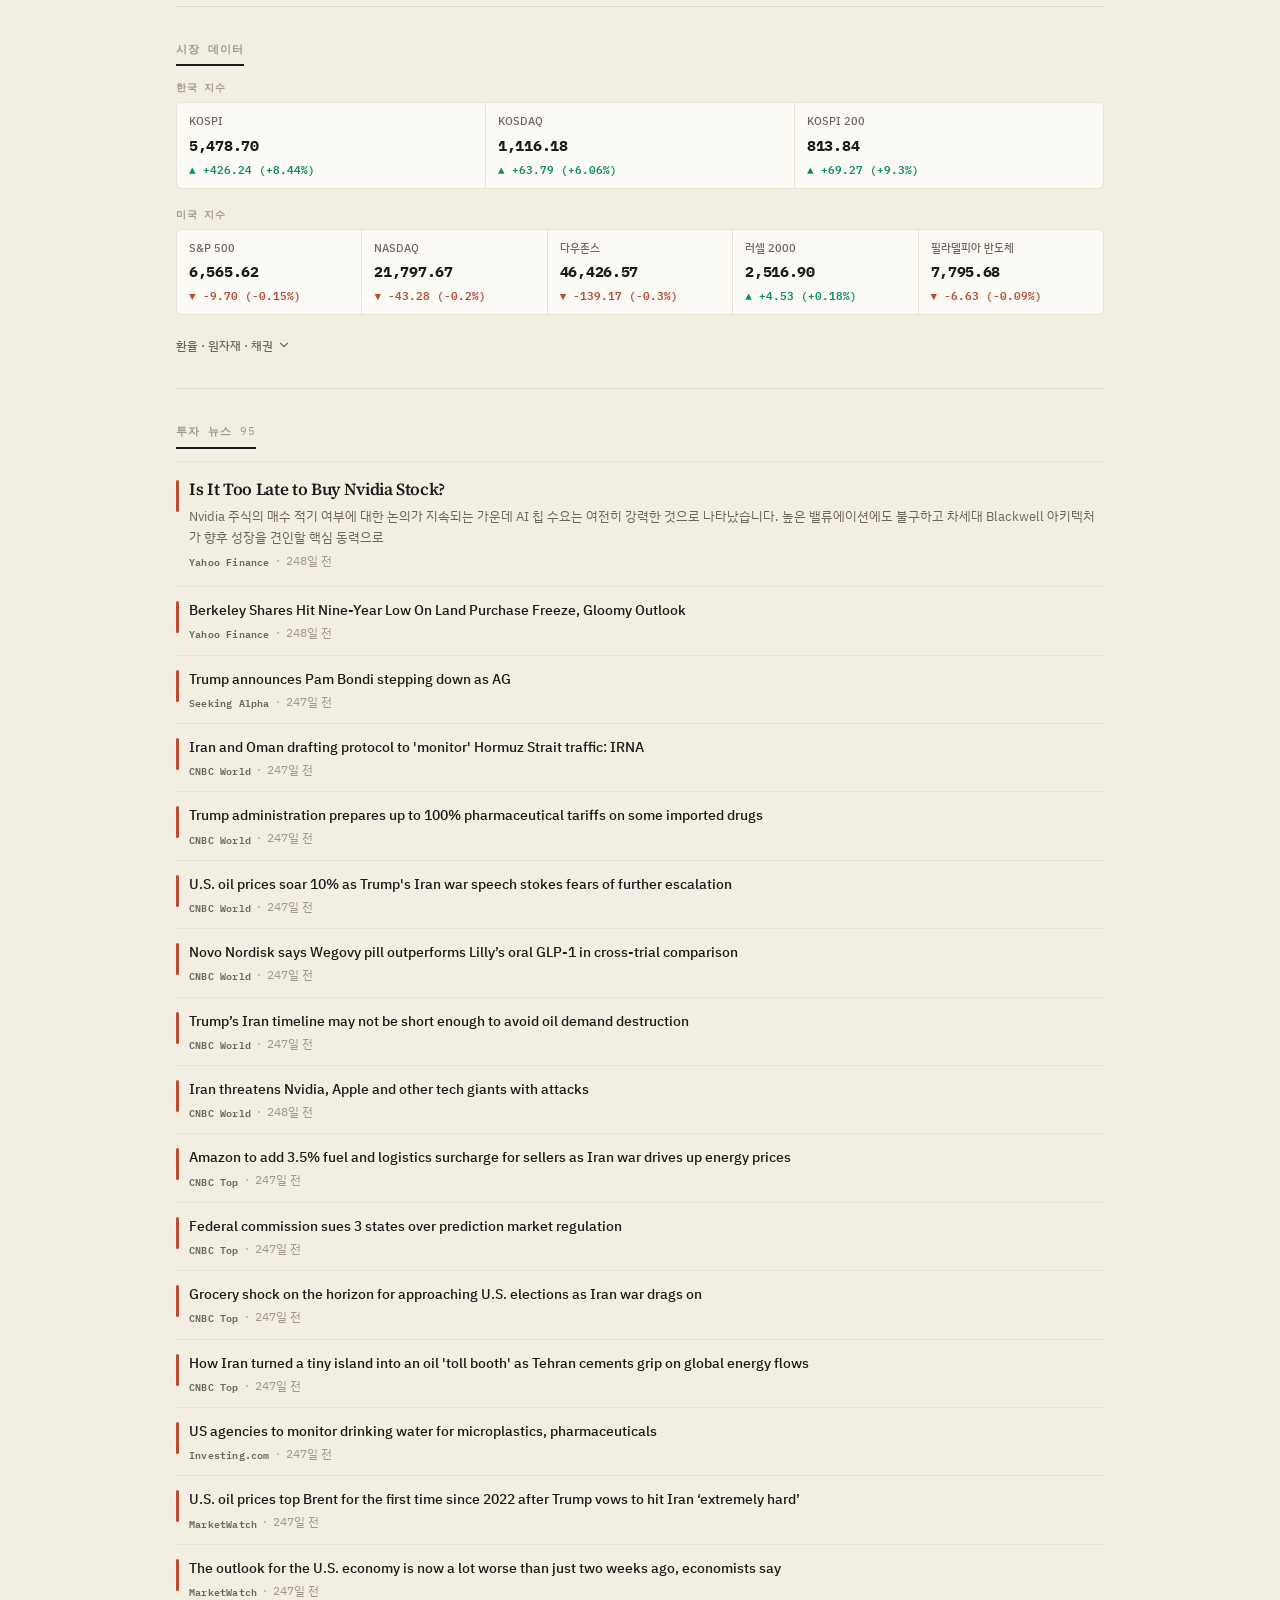
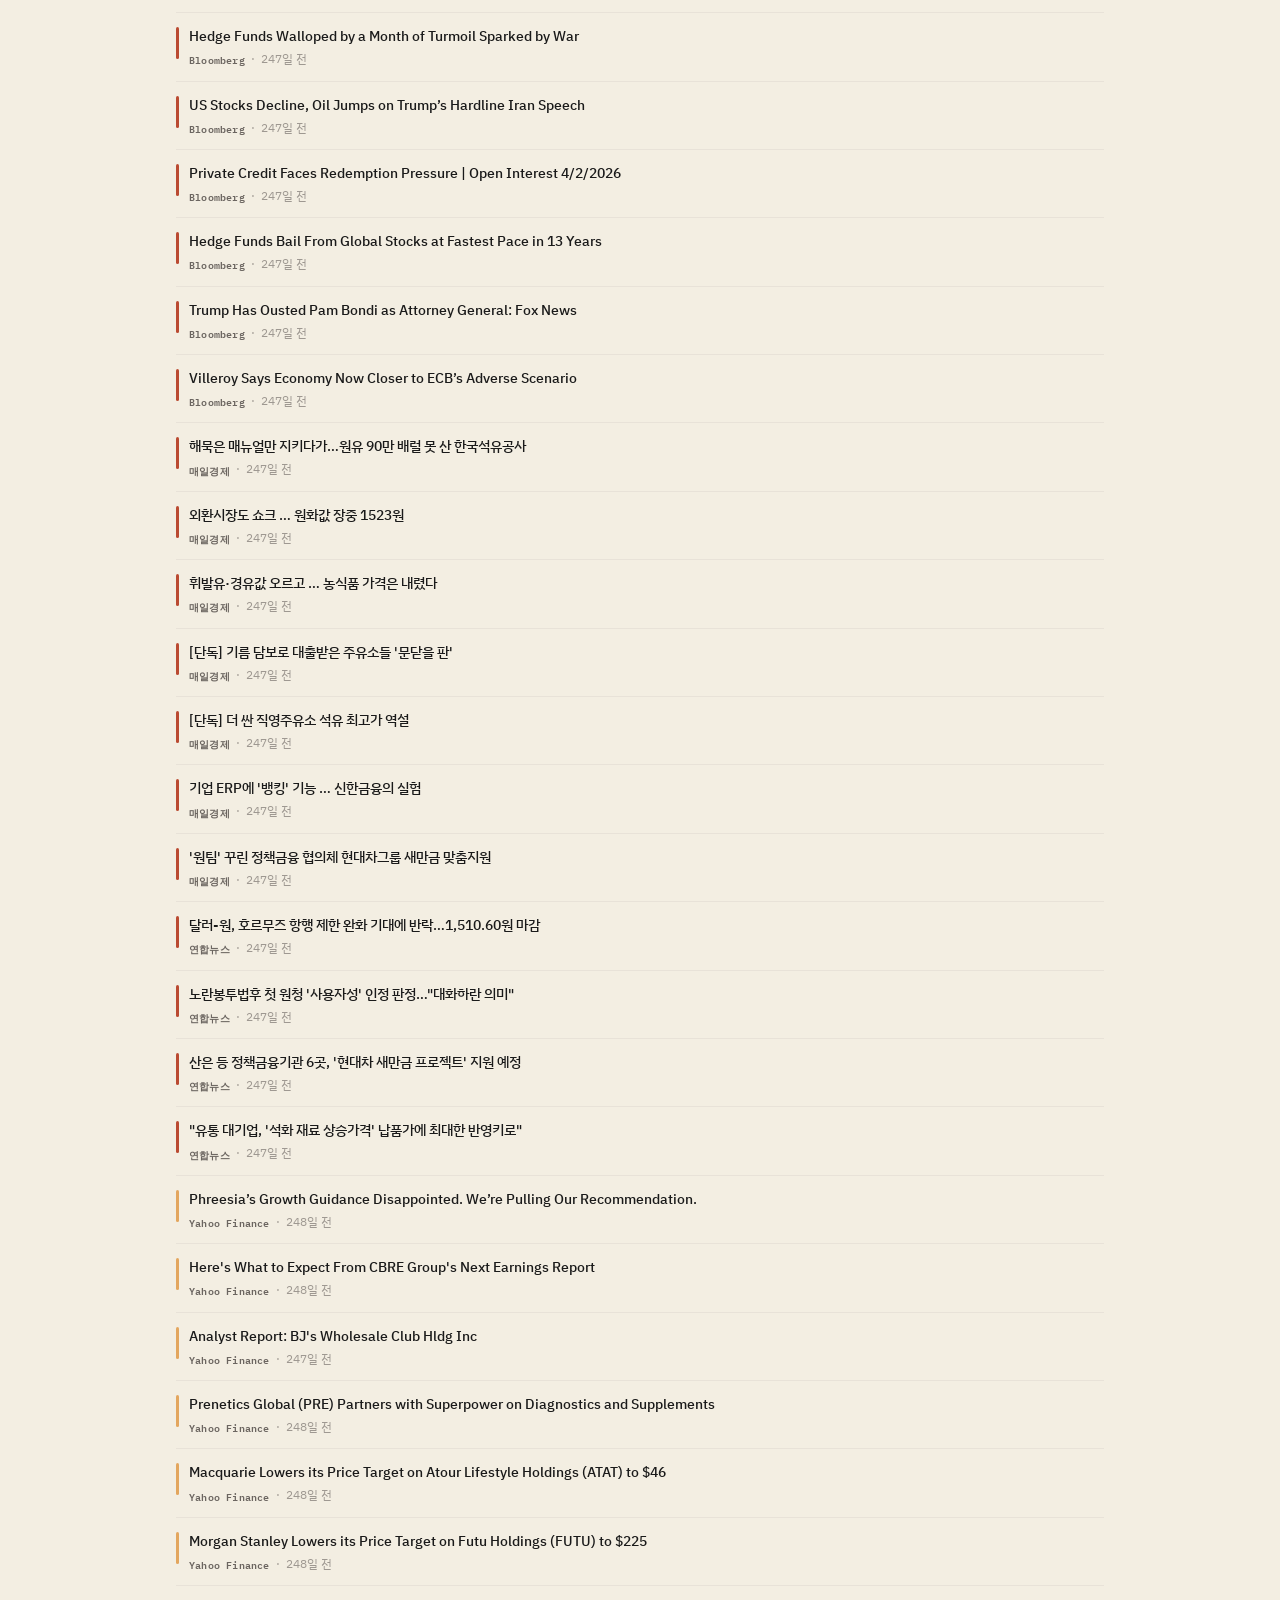
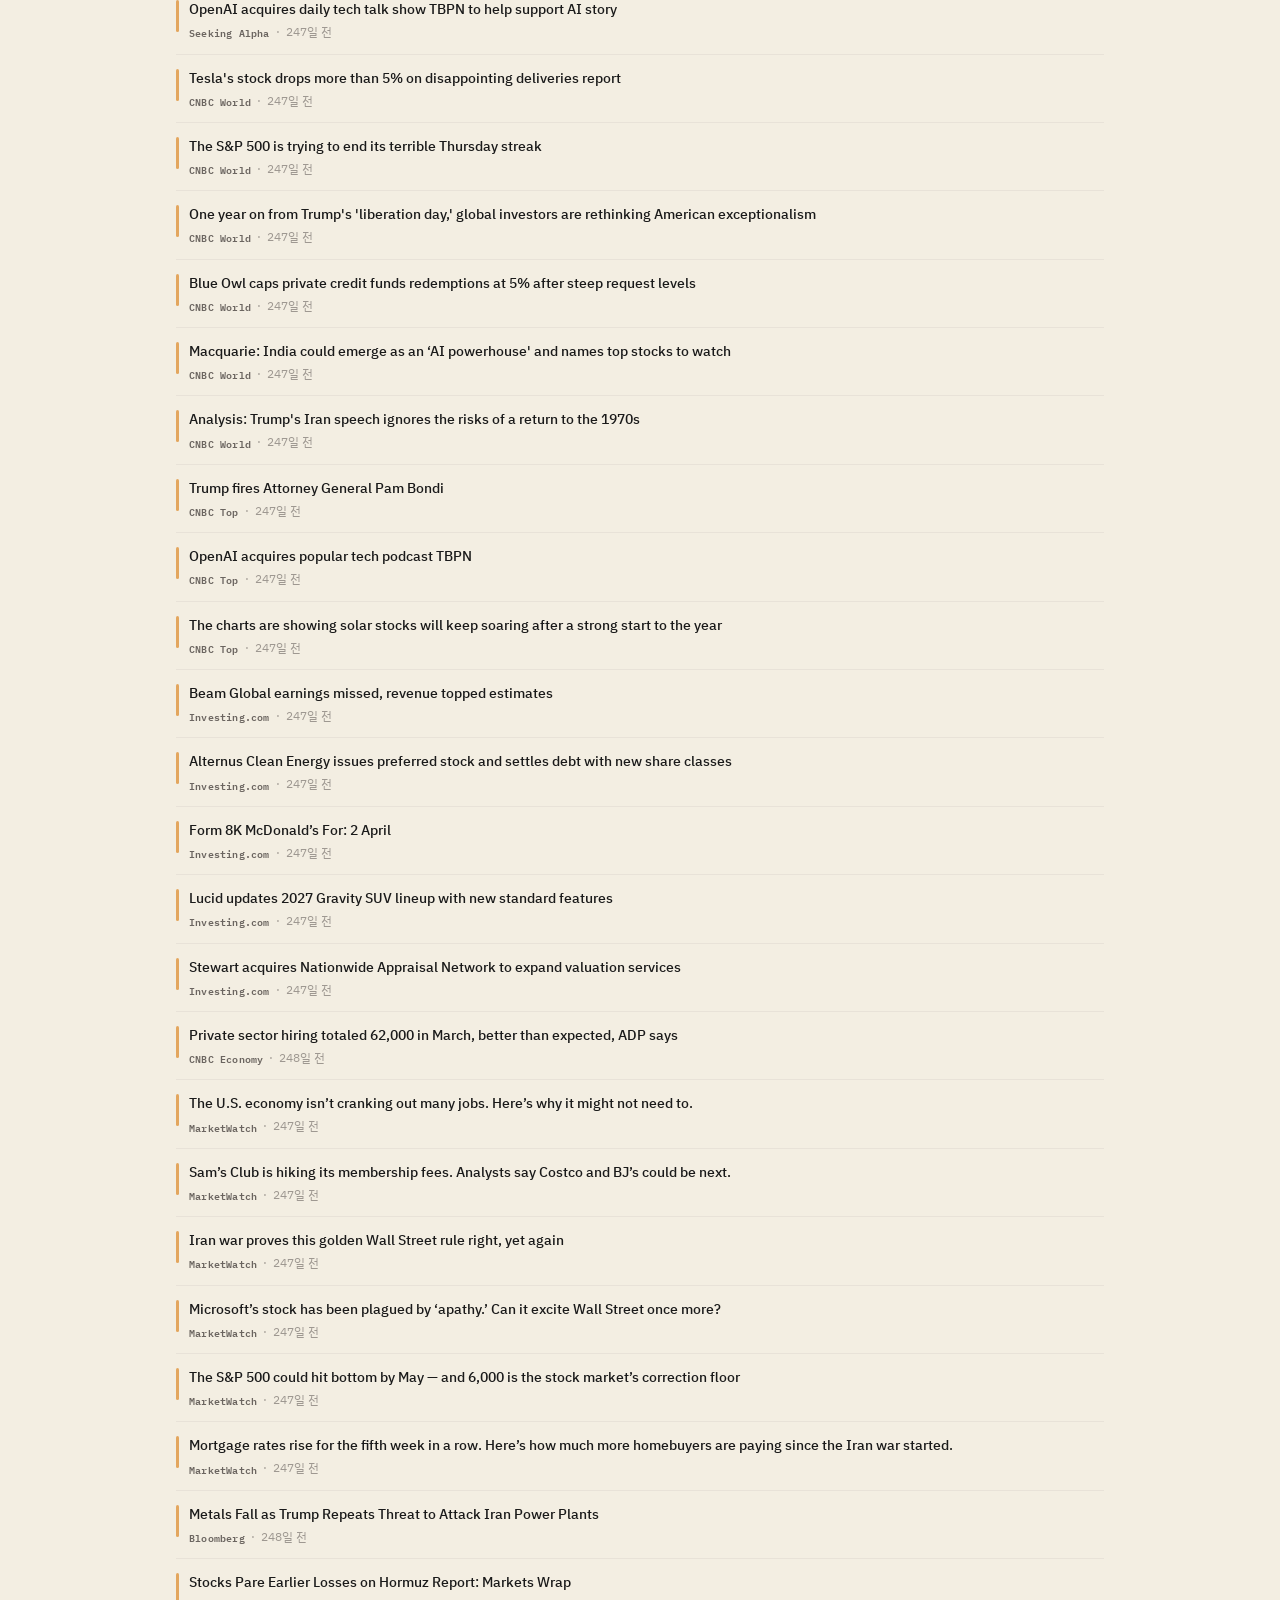
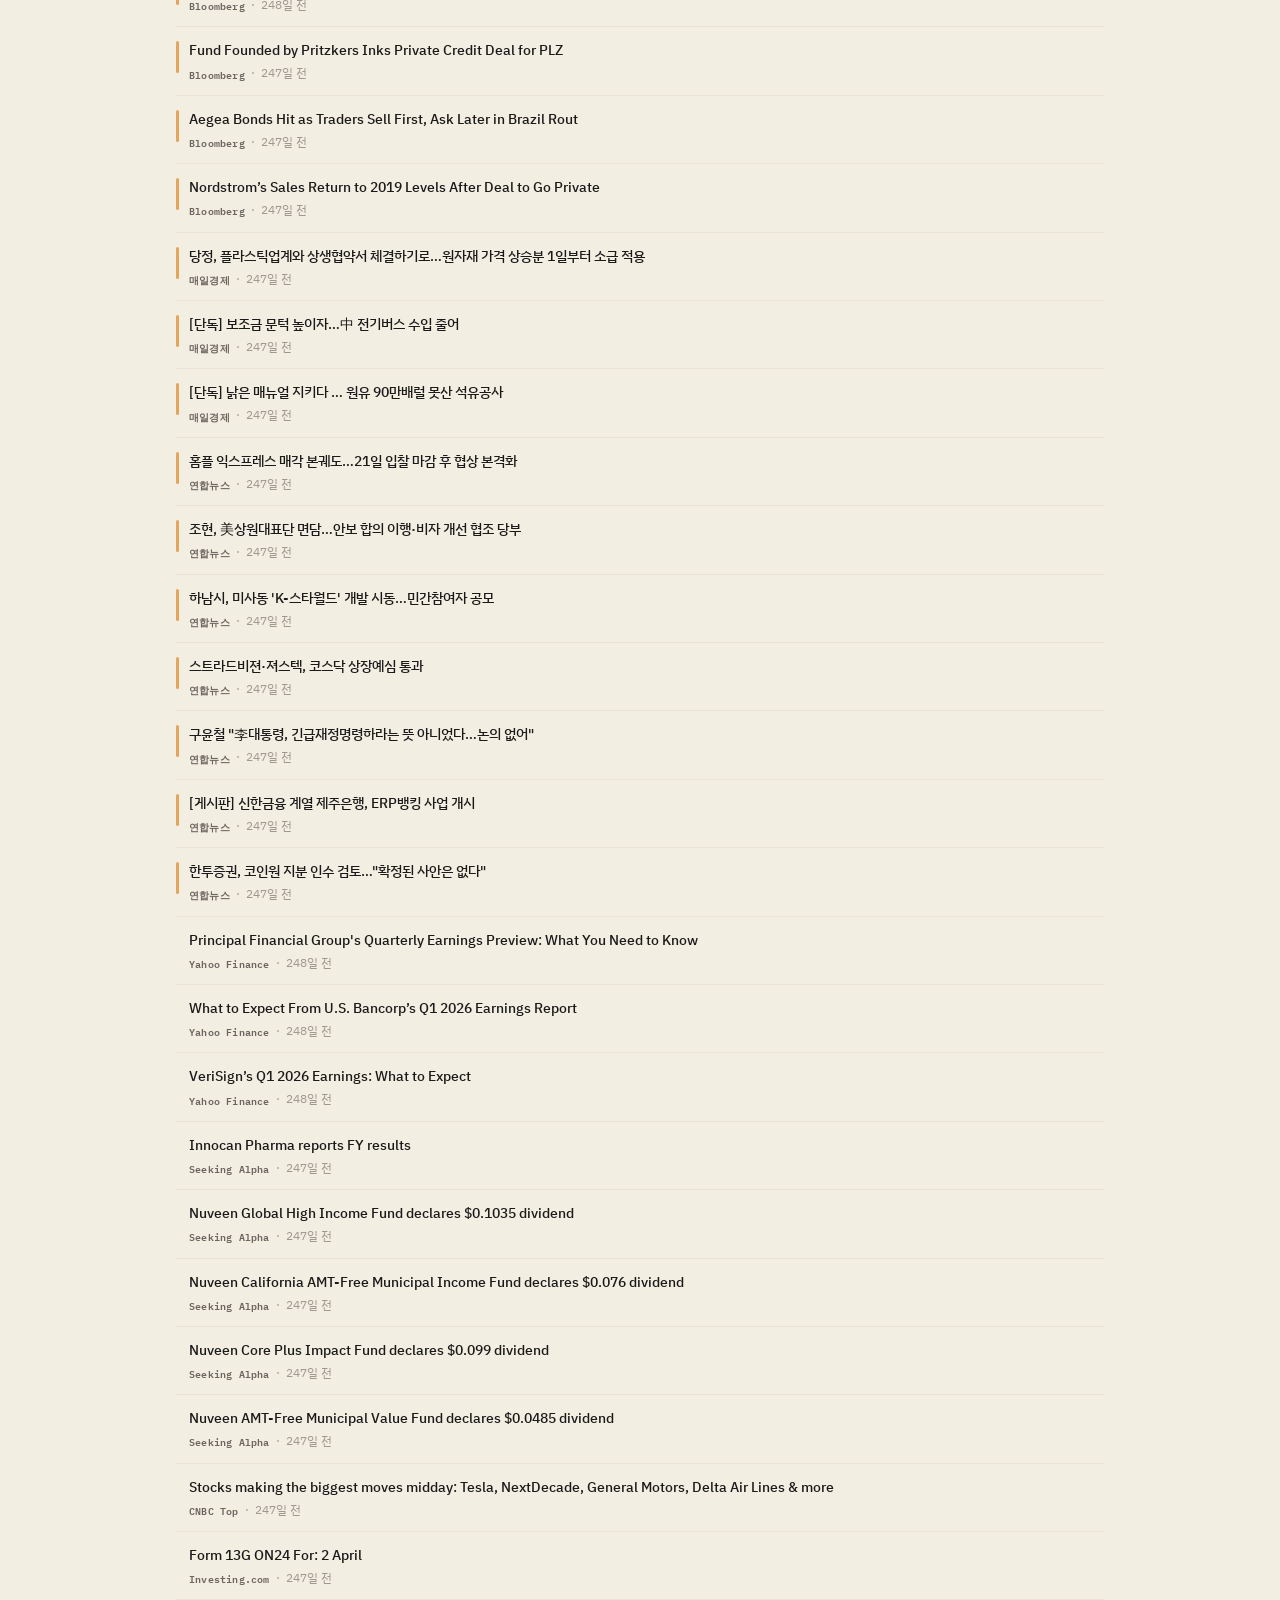
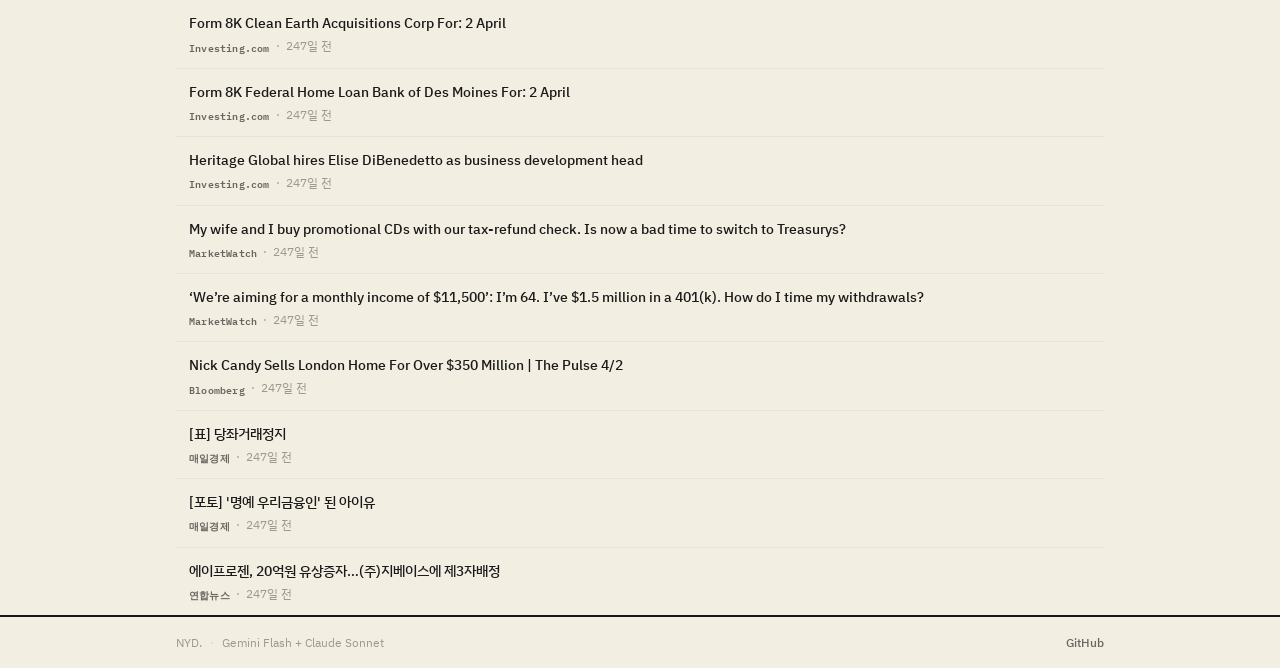
==== commit 2b8ecb32: "Add KOSPI200 night futures parsing from news headlines - Parse 야간선물 % from news (e.g. "야간선물 4.32% 급락" ====
--- a/index.html
+++ b/index.html
@@ -1307,7 +1307,7 @@
 <header class="header">
   <div class="container header-inner">
     <a href="./" class="logo">
-      <span class="logo-word">NYD</span><span class="logo-dot">.</span>
+      <span class="logo-word">NYD</span> <span class="logo-sub" style="font-size:13px;font-weight:400;opacity:0.7">Daily Digest</span><span class="logo-dot">.</span>
     </a>
     <div class="header-right">
       <span class="header-date"></span>
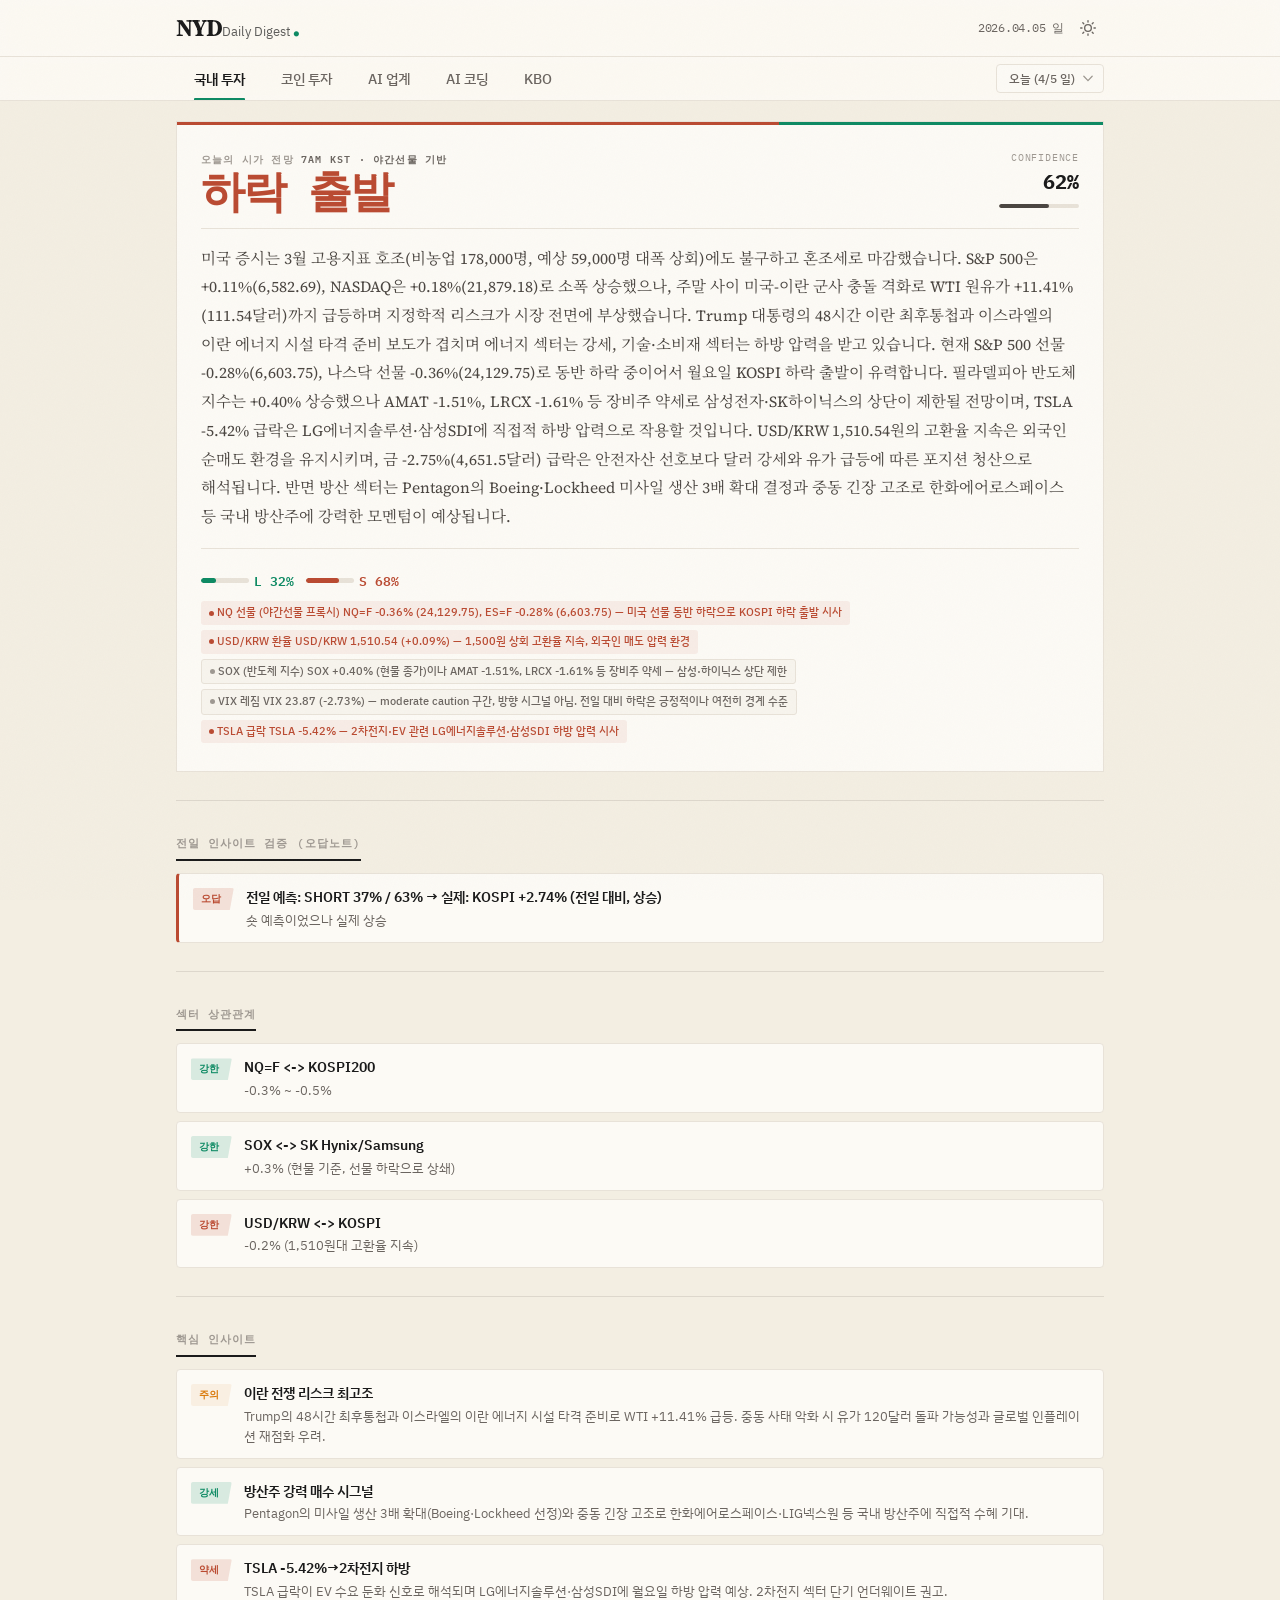
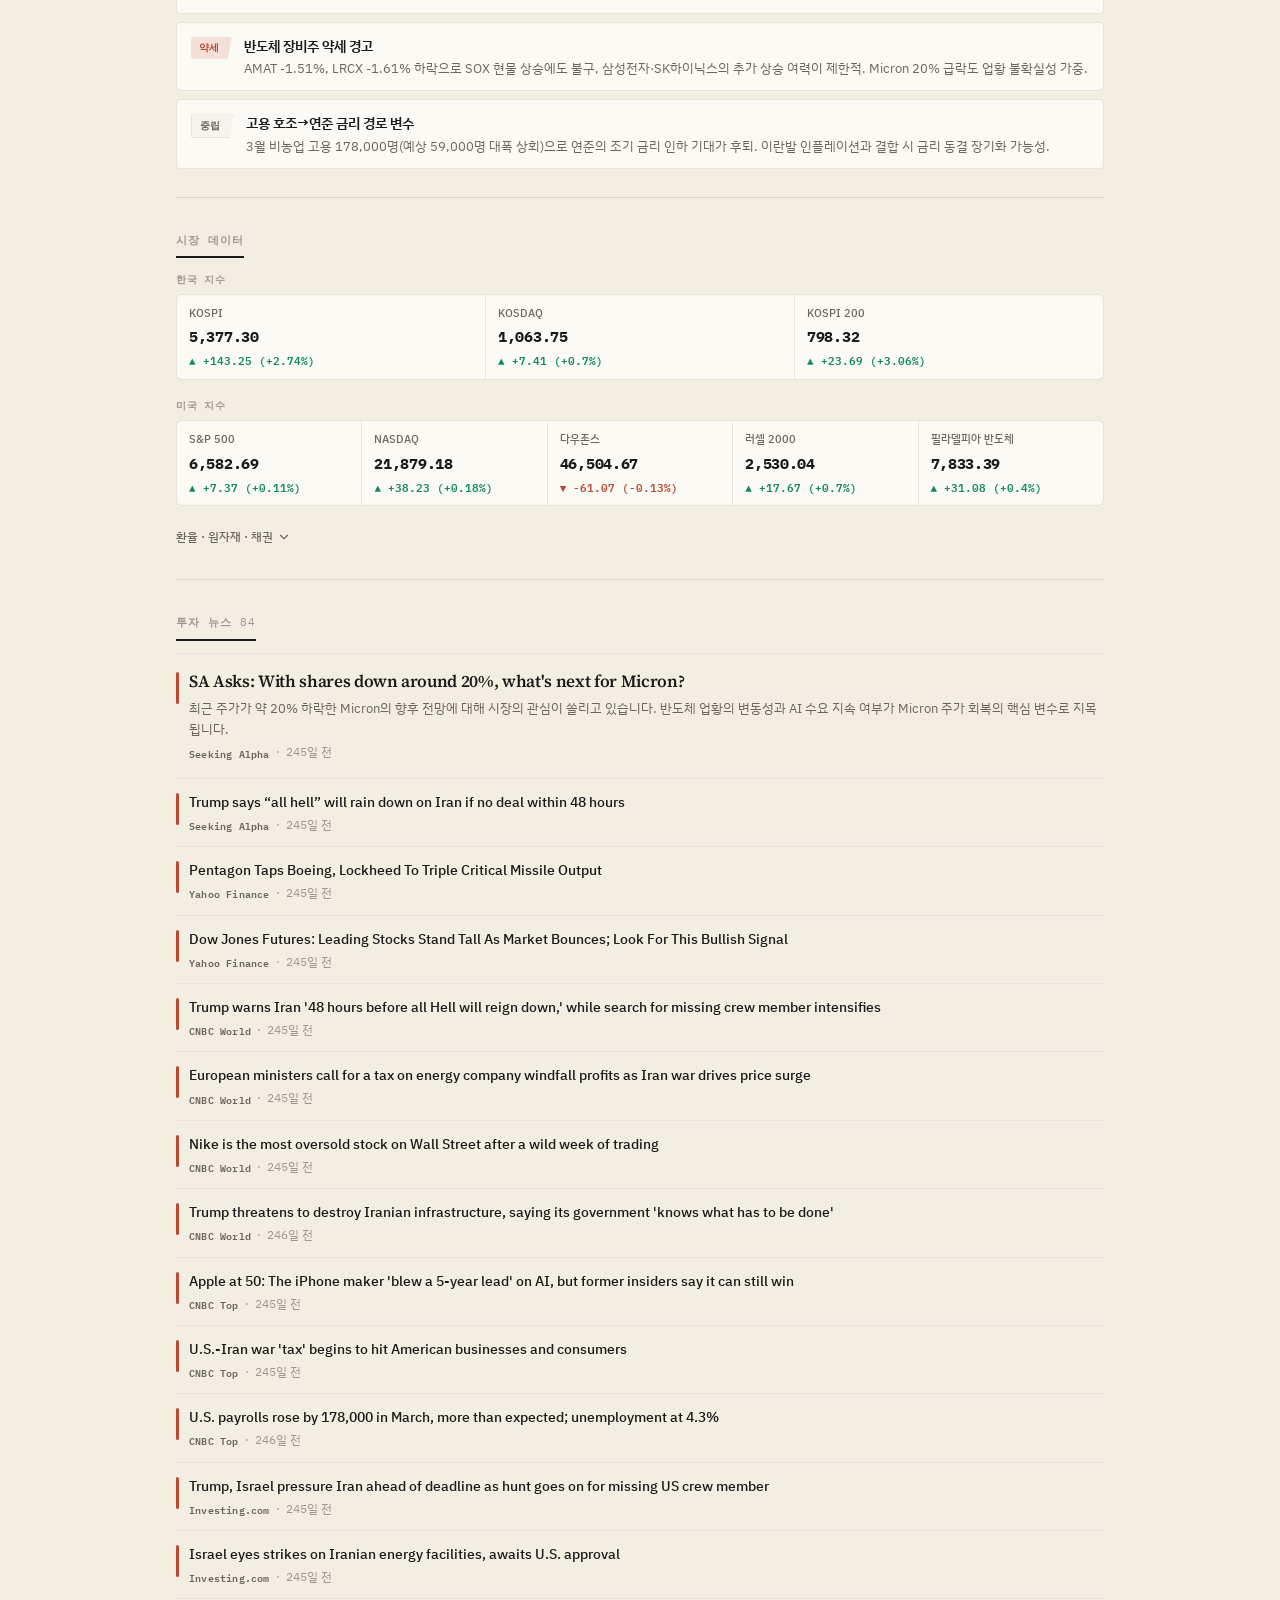
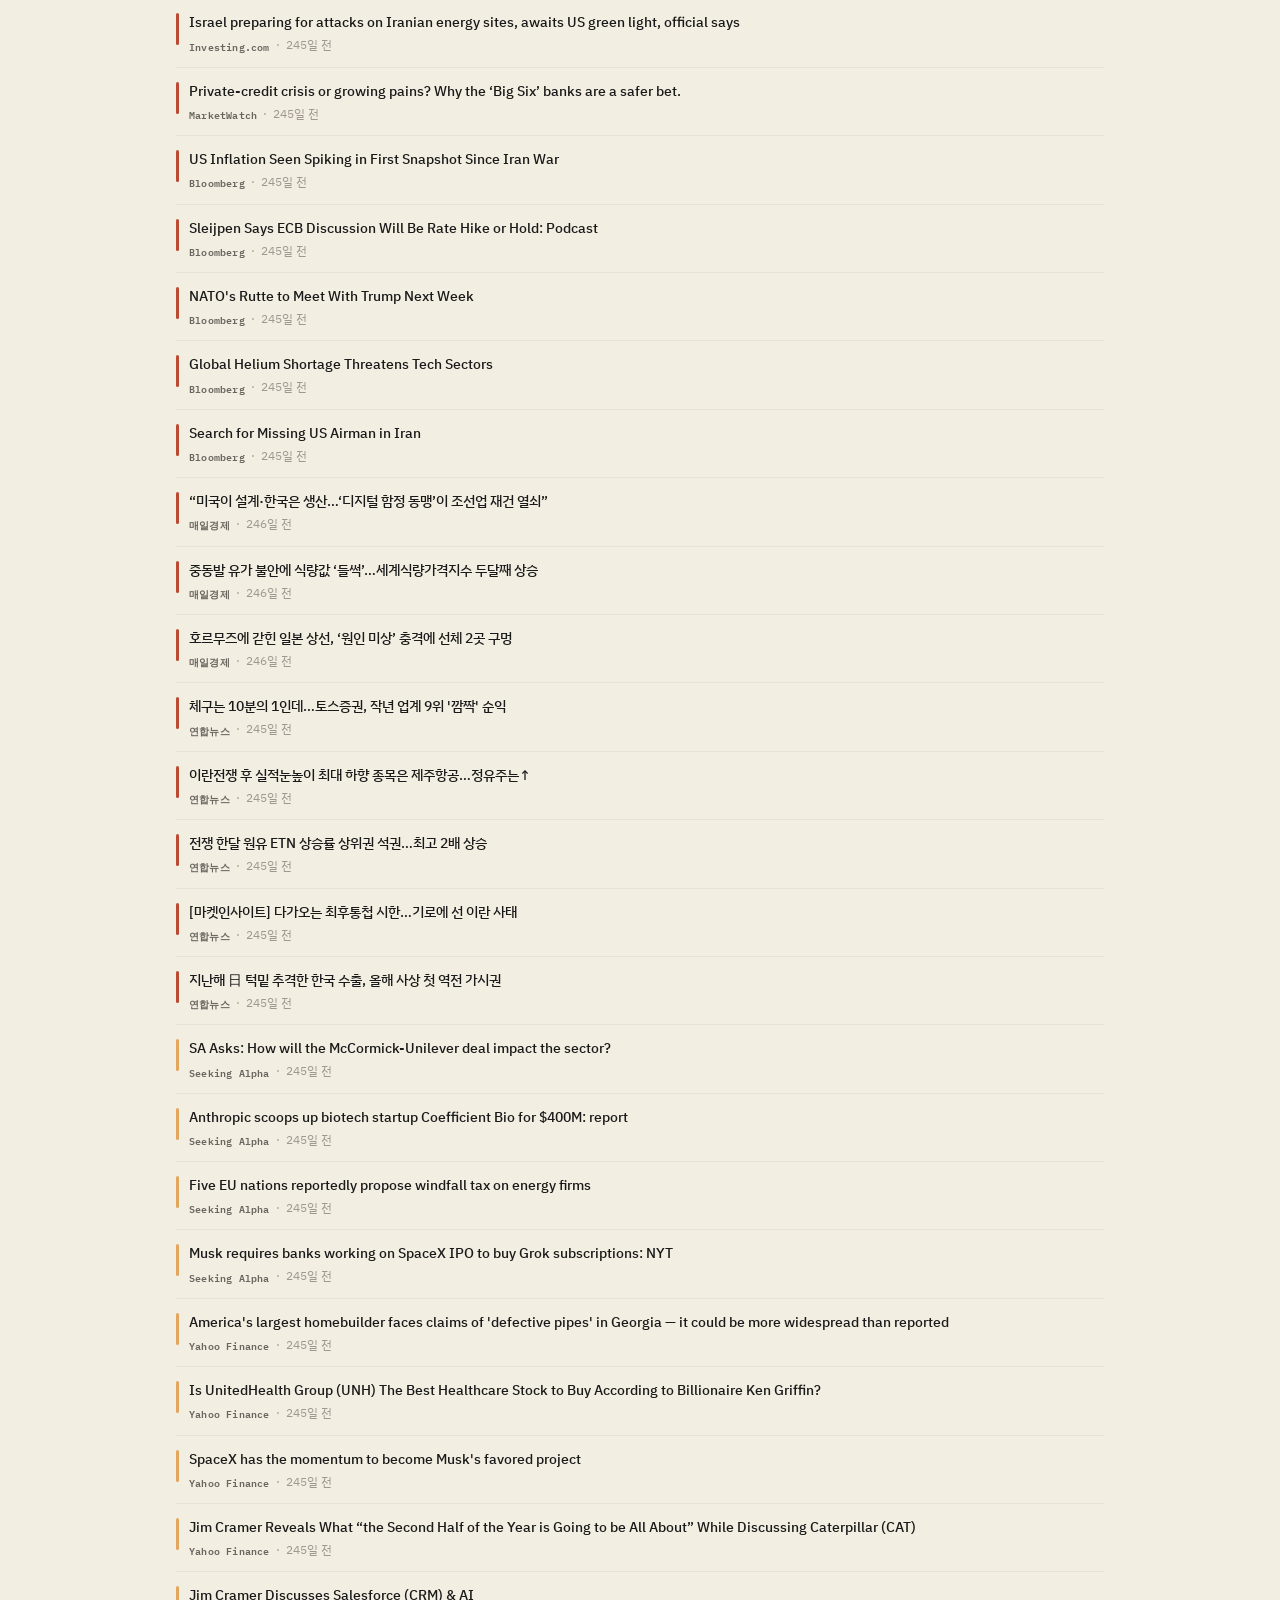
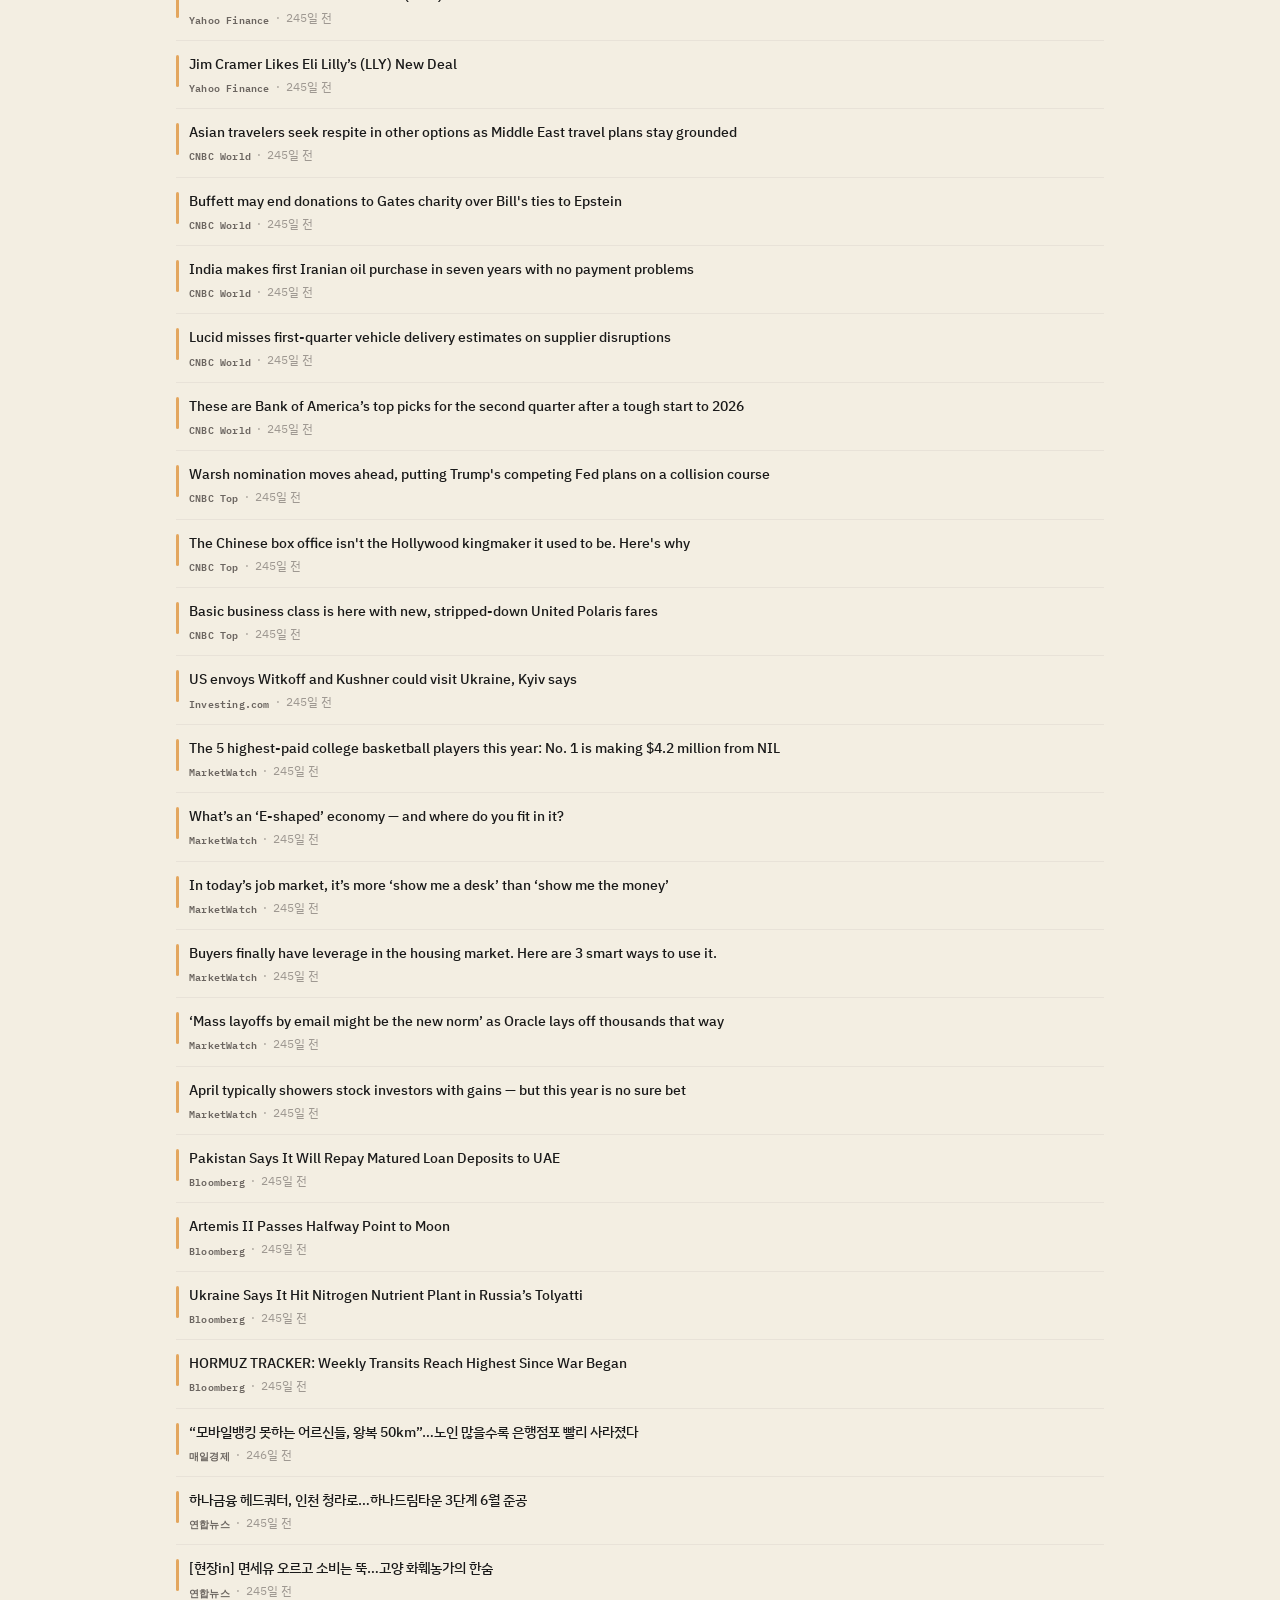
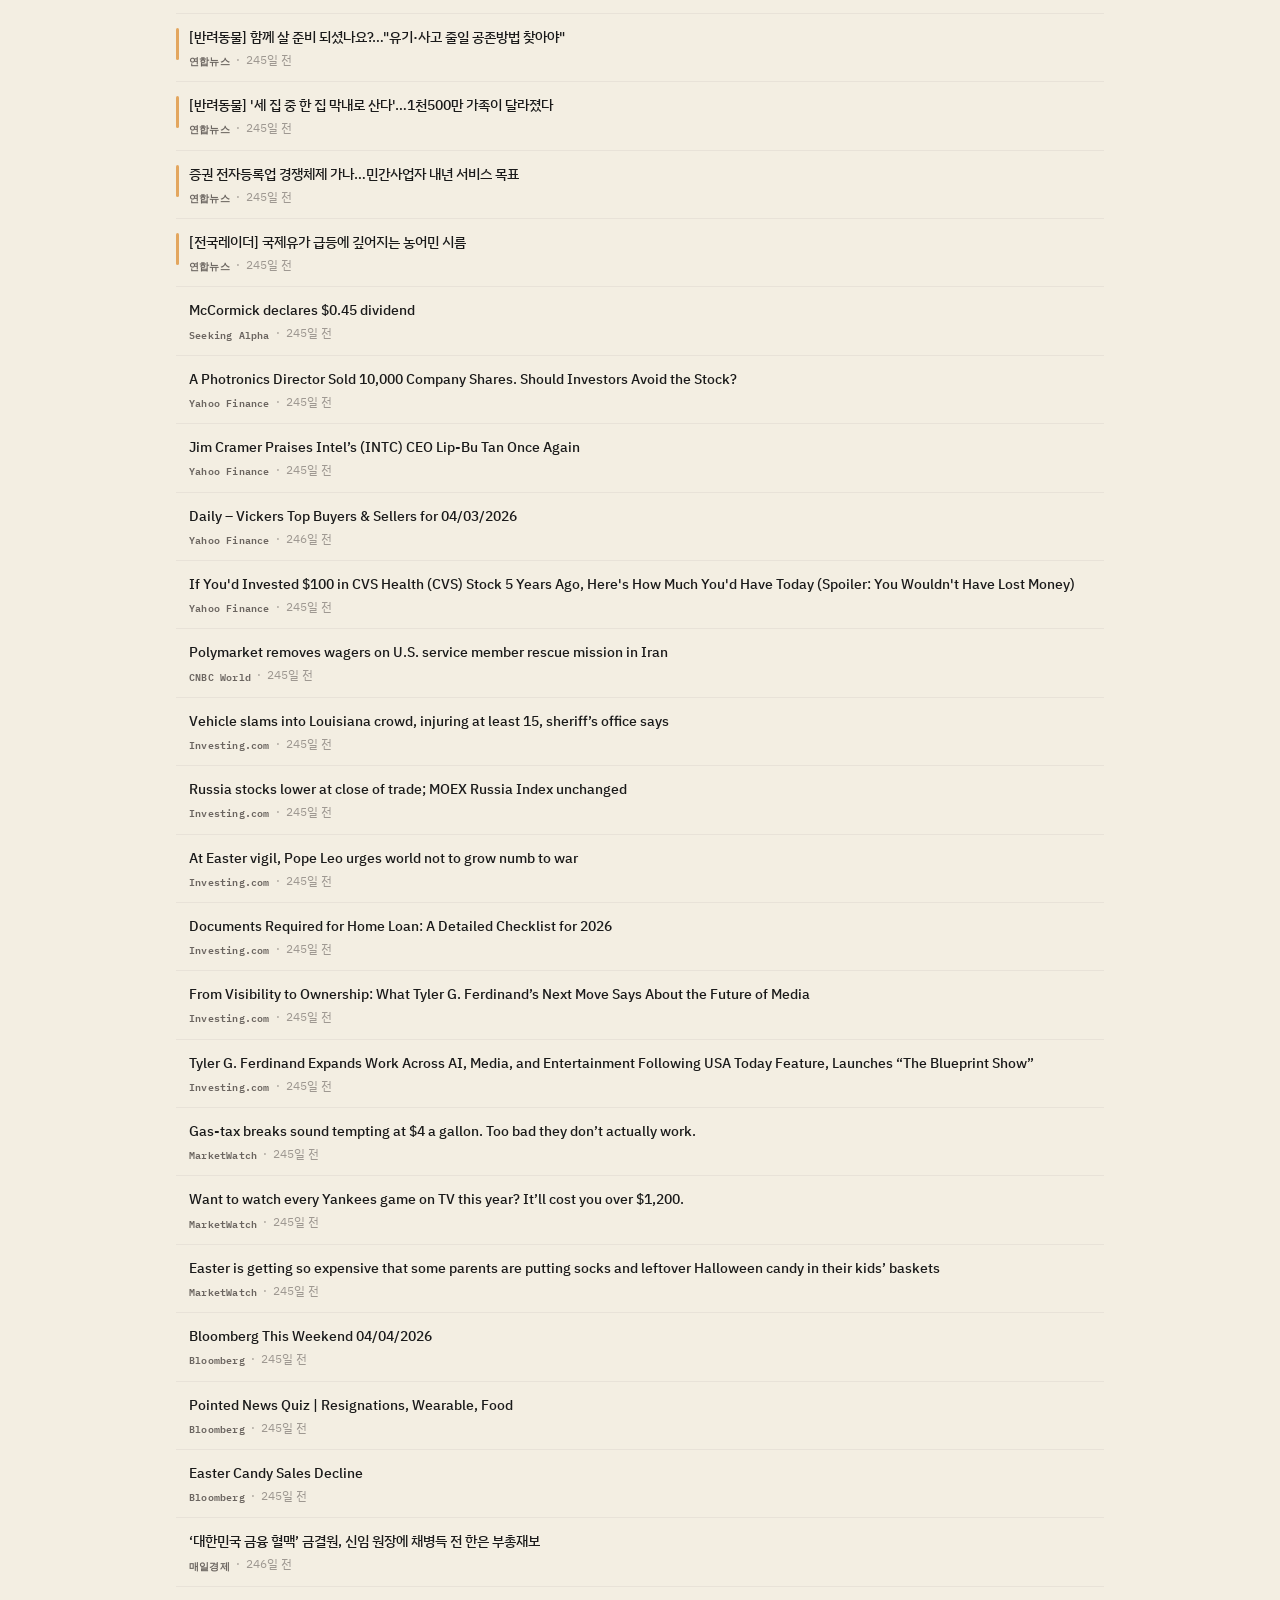
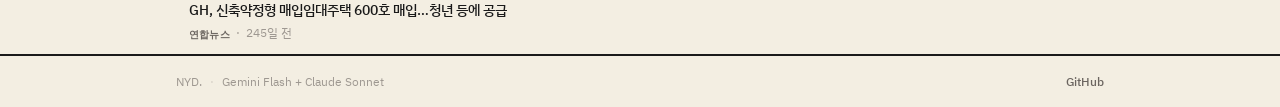
==== commit c6d7b9e6: "Overhaul quant engine: lag-1 correlations, bias fixes, dead code removal Phase 1 — Correlation engin" ====
--- a/index.html
+++ b/index.html
@@ -74,7 +74,6 @@
   --z-header: 100;
   --z-tab: 90;
   --z-dock: 110;
-  --z-chat: 80;
 }
 
 /* Copper Night (Dark) */
@@ -470,31 +469,6 @@
 .factor-tag.bearish::before { background: var(--bear); }
 .factor-tag.neutral::before { background: var(--text-4); }
 
-/* ══════════════════════════════════════
-   CHATBOT INPUT
-   ══════════════════════════════════════ */
-.chat-input-wrap {
-  position: relative;
-}
-.chat-input {
-  width: 100%;
-  height: 44px;
-  padding: 0 46px 0 16px;
-  font-family: var(--sans);
-  font-size: 13.5px;
-  color: var(--text);
-  background: var(--surface-alt);
-  border: 1px solid var(--border);
-  border-radius: 6px;
-  outline: none;
-  transition: all var(--dur) var(--ease);
-}
-.chat-input::placeholder { color: var(--text-4); }
-.chat-input:focus {
-  background: var(--surface);
-  border-color: var(--bull);
-  box-shadow: 0 0 0 3px rgba(13,138,99,0.08);
-}
 /* ── Foreign Investor Flow ── */
 .flow-bar-wrap {
   background: var(--surface);
@@ -1202,103 +1176,6 @@
 .date-select:hover { border-color: var(--border-strong); color: var(--text-2); }
 .date-select:focus { outline: none; border-color: var(--bull); box-shadow: 0 0 0 2px var(--bull-bg); }
 
-/* ── Insight Button ── */
-.insight-btn-section { margin-top: 12px; }
-.insight-btn {
-  display: inline-flex;
-  align-items: center;
-  gap: 6px;
-  padding: 10px 22px;
-  font-size: 13.5px;
-  font-weight: 600;
-  color: #fff;
-  background: var(--bull);
-  border: none;
-  border-radius: 6px;
-  cursor: pointer;
-  transition: all var(--dur) var(--ease);
-  font-family: var(--sans);
-  letter-spacing: -0.01em;
-}
-.insight-btn:hover { background: #0a7a58; transform: translateY(-1px); box-shadow: 0 4px 12px rgba(13,138,99,0.25); }
-.insight-btn:active { transform: translateY(0); box-shadow: none; }
-.insight-btn:disabled { opacity: 0.5; cursor: wait; transform: none; }
-.insight-btn svg { flex-shrink: 0; }
-.insight-result { margin-top: 8px; }
-
-/* ── Live Insight Card (distinct from daily hero) ── */
-.live-card {
-  margin-top: 12px;
-  background: var(--surface);
-  border: 1px solid var(--border-strong);
-  border-radius: var(--radius-lg);
-  overflow: hidden;
-  box-shadow: 0 2px 12px rgba(26,26,26,0.06);
-}
-.live-topbar {
-  display: flex;
-  justify-content: space-between;
-  align-items: center;
-  padding: 12px 16px;
-}
-.live-topbar.long { background: var(--bull); }
-.live-topbar.short { background: var(--bear); }
-.live-topbar.neutral { background: var(--text-3); }
-.live-topbar-left { display: flex; align-items: center; gap: 8px; }
-.live-pulse {
-  width: 6px; height: 6px; border-radius: 50%;
-  background: #fff; animation: pulse-live 1.5s ease-in-out infinite;
-}
-@keyframes pulse-live { 0%,100% { opacity: 1; } 50% { opacity: 0.4; } }
-.live-label { font-family: var(--mono); font-size: 10px; font-weight: 700; color: rgba(255,255,255,0.85); text-transform: uppercase; letter-spacing: 0.08em; }
-.live-time { font-family: var(--mono); font-size: 10px; color: rgba(255,255,255,0.6); }
-.live-direction { font-family: var(--mono); font-size: 18px; font-weight: 800; color: #fff; letter-spacing: -0.02em; }
-.live-summary {
-  padding: 14px 14px 0;
-  font-family: var(--serif);
-  font-size: 14.5px;
-  line-height: 1.8;
-  color: var(--text);
-}
-.live-highlight {
-  margin: 10px 14px;
-  padding: 8px 12px;
-  background: var(--amber-bg);
-  border-left: 2px solid var(--amber);
-  border-radius: 0;
-  font-size: 12.5px;
-  font-weight: 500;
-  color: var(--text);
-}
-.live-details { padding: 0 14px 14px; }
-.live-details-toggle {
-  font-family: var(--mono);
-  font-size: 11px;
-  font-weight: 600;
-  color: var(--text-3);
-  cursor: pointer;
-  padding: 6px 0;
-  list-style: none;
-}
-.live-details-toggle::marker { display: none; content: ""; }
-.live-details-toggle::before { content: "▸ "; }
-.live-details[open] .live-details-toggle::before { content: "▾ "; }
-.live-patterns { margin-top: 6px; }
-.live-pattern-row {
-  display: flex;
-  align-items: baseline;
-  gap: 6px;
-  padding: 4px 0;
-  font-size: 12px;
-  border-bottom: 1px solid var(--border);
-}
-.live-pattern-row:last-child { border-bottom: none; }
-.live-pattern-ico { font-family: var(--mono); font-weight: 700; width: 12px; text-align: center; flex-shrink: 0; }
-.live-pattern-row.bullish .live-pattern-ico { color: var(--bull); }
-.live-pattern-row.bearish .live-pattern-ico { color: var(--bear); }
-.live-pattern-row.neutral .live-pattern-ico { color: var(--text-4); }
-.live-pattern-name { font-weight: 600; color: var(--text-2); flex-shrink: 0; }
-.live-pattern-detail { color: var(--text-3); flex: 1; }
 </style>
 </head>
 <body>
